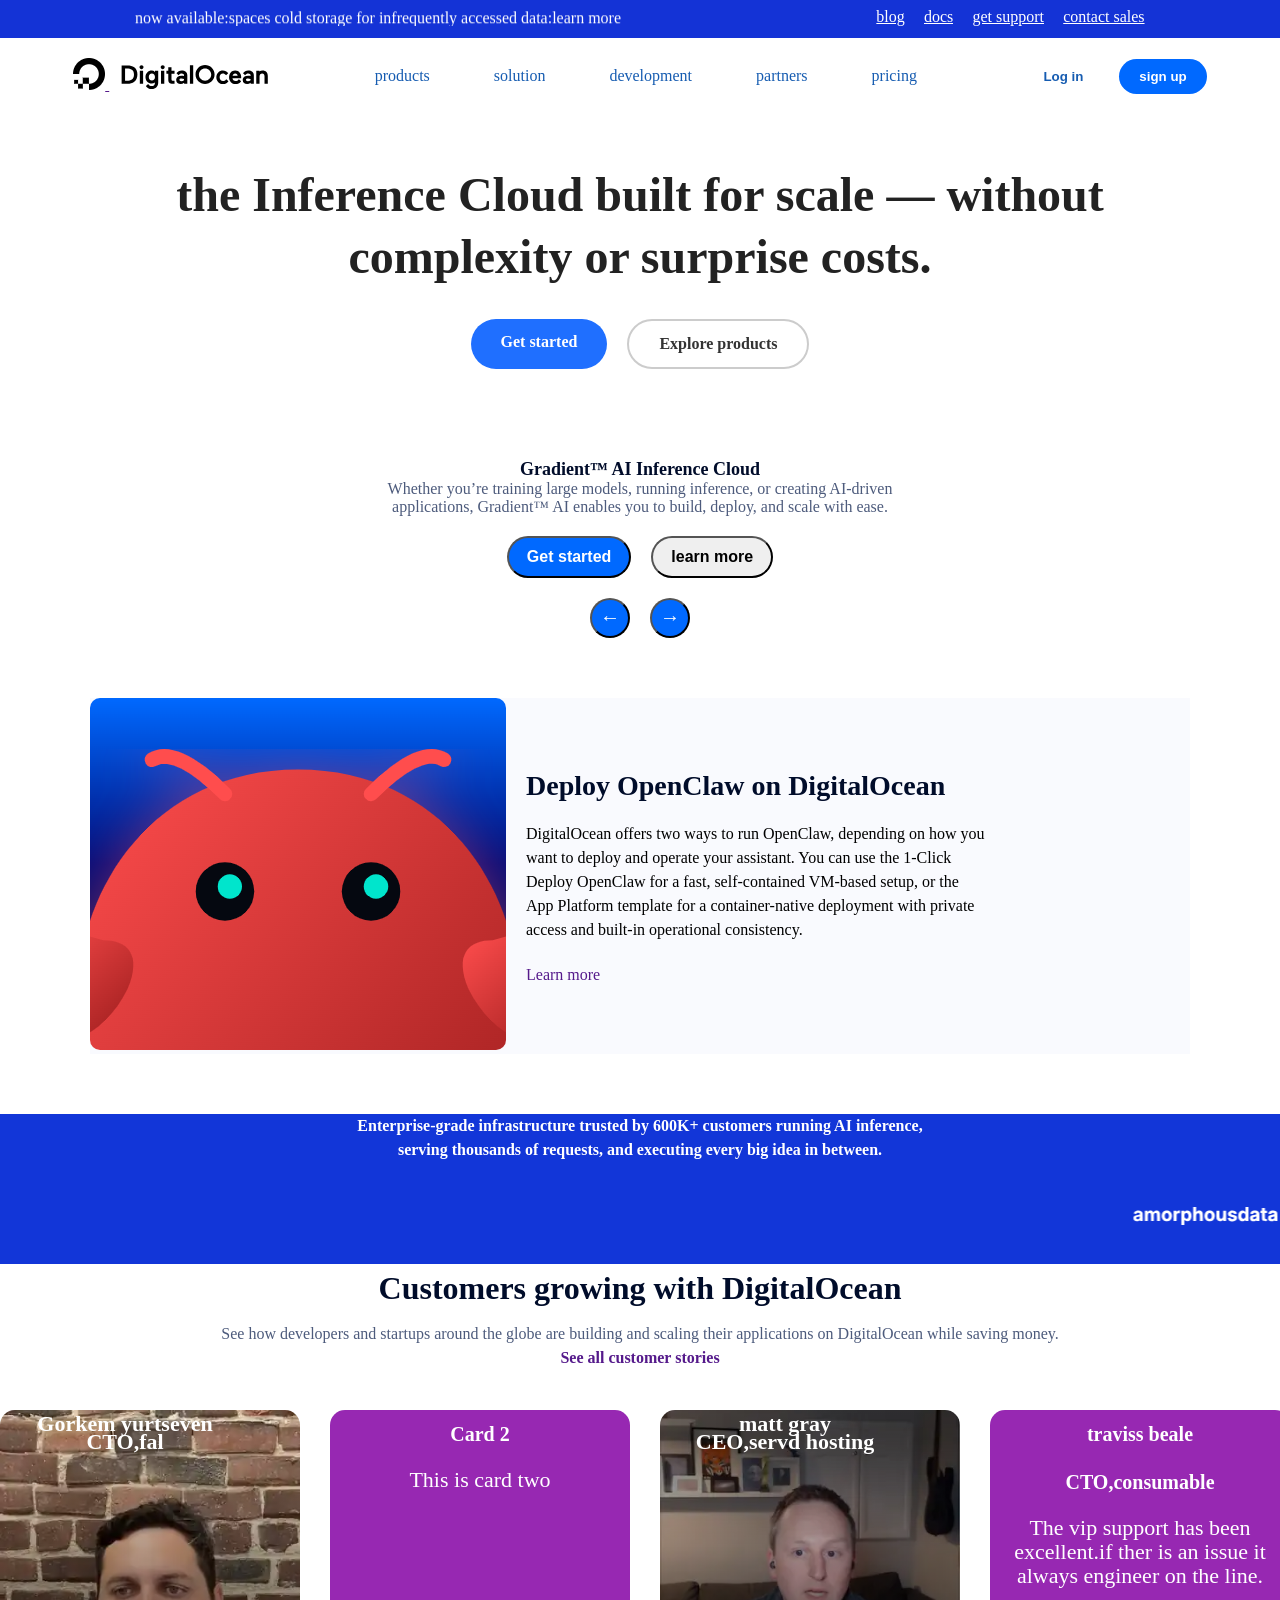
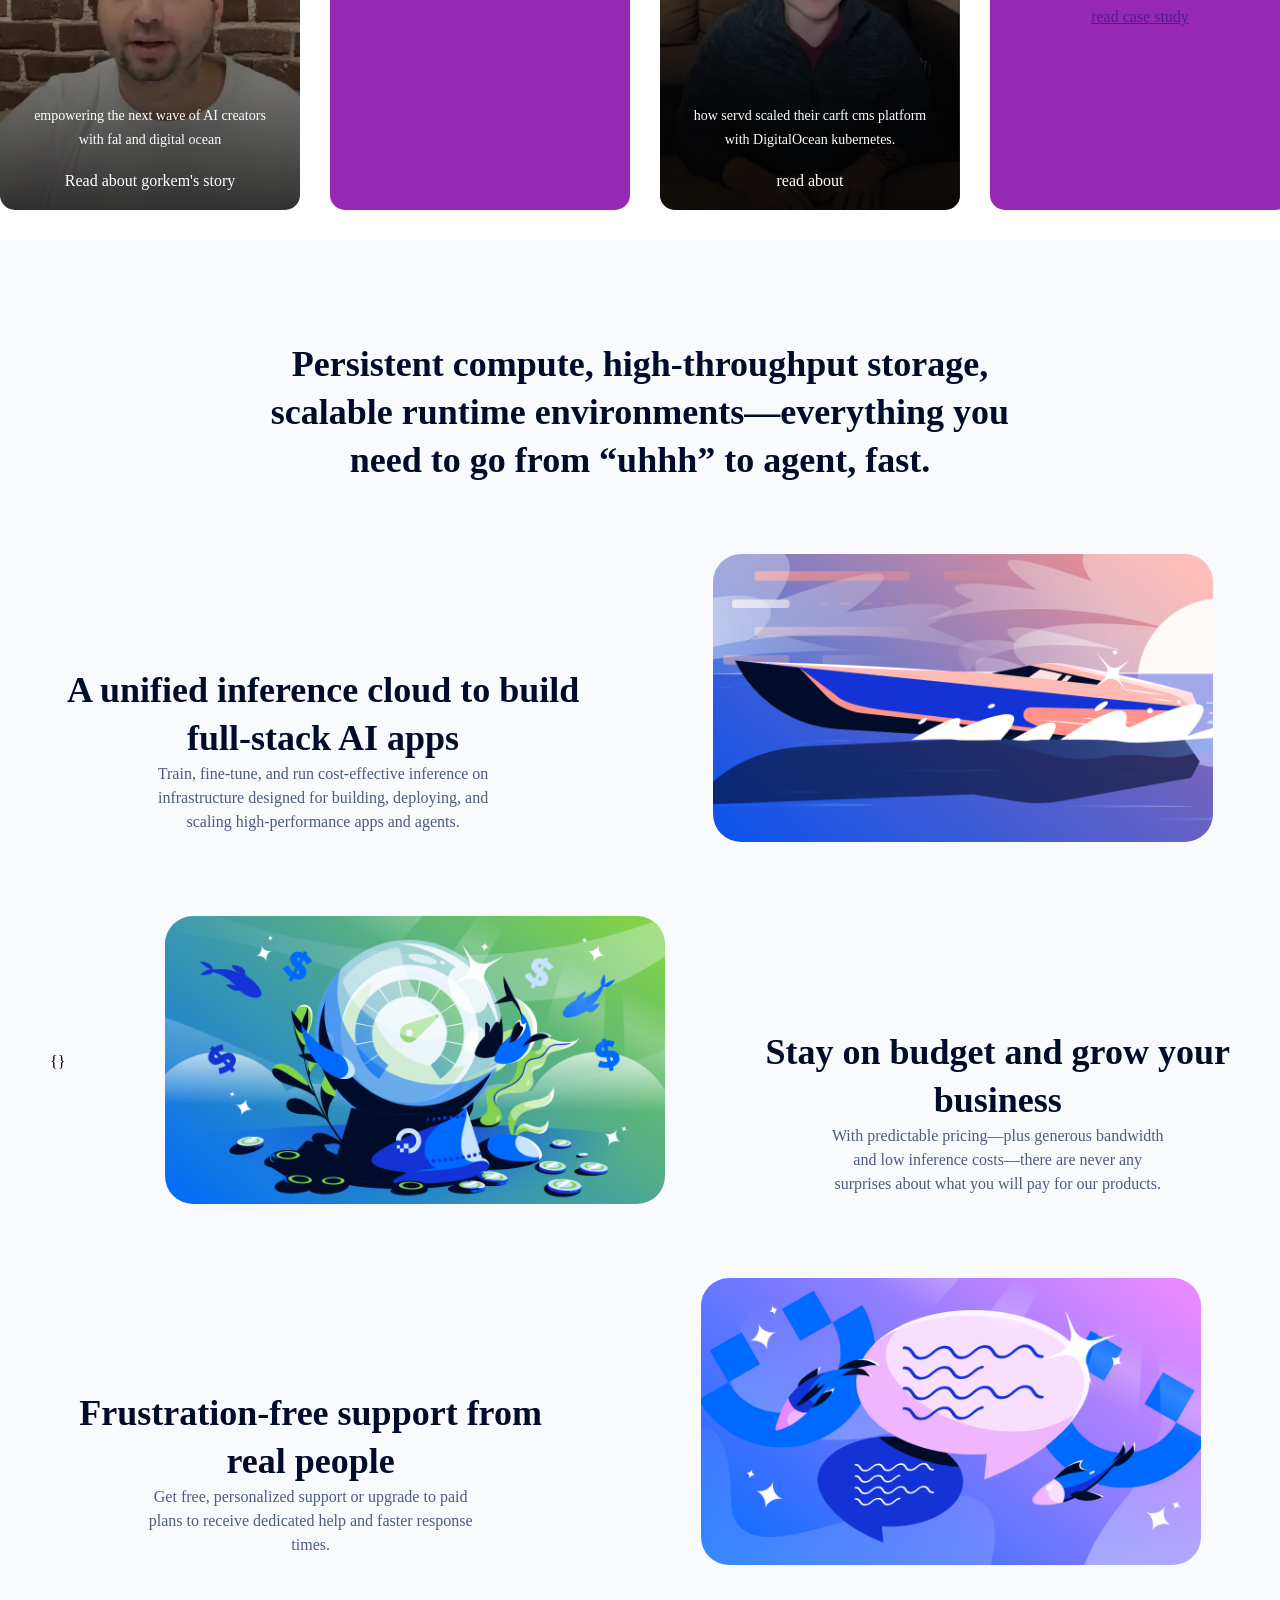
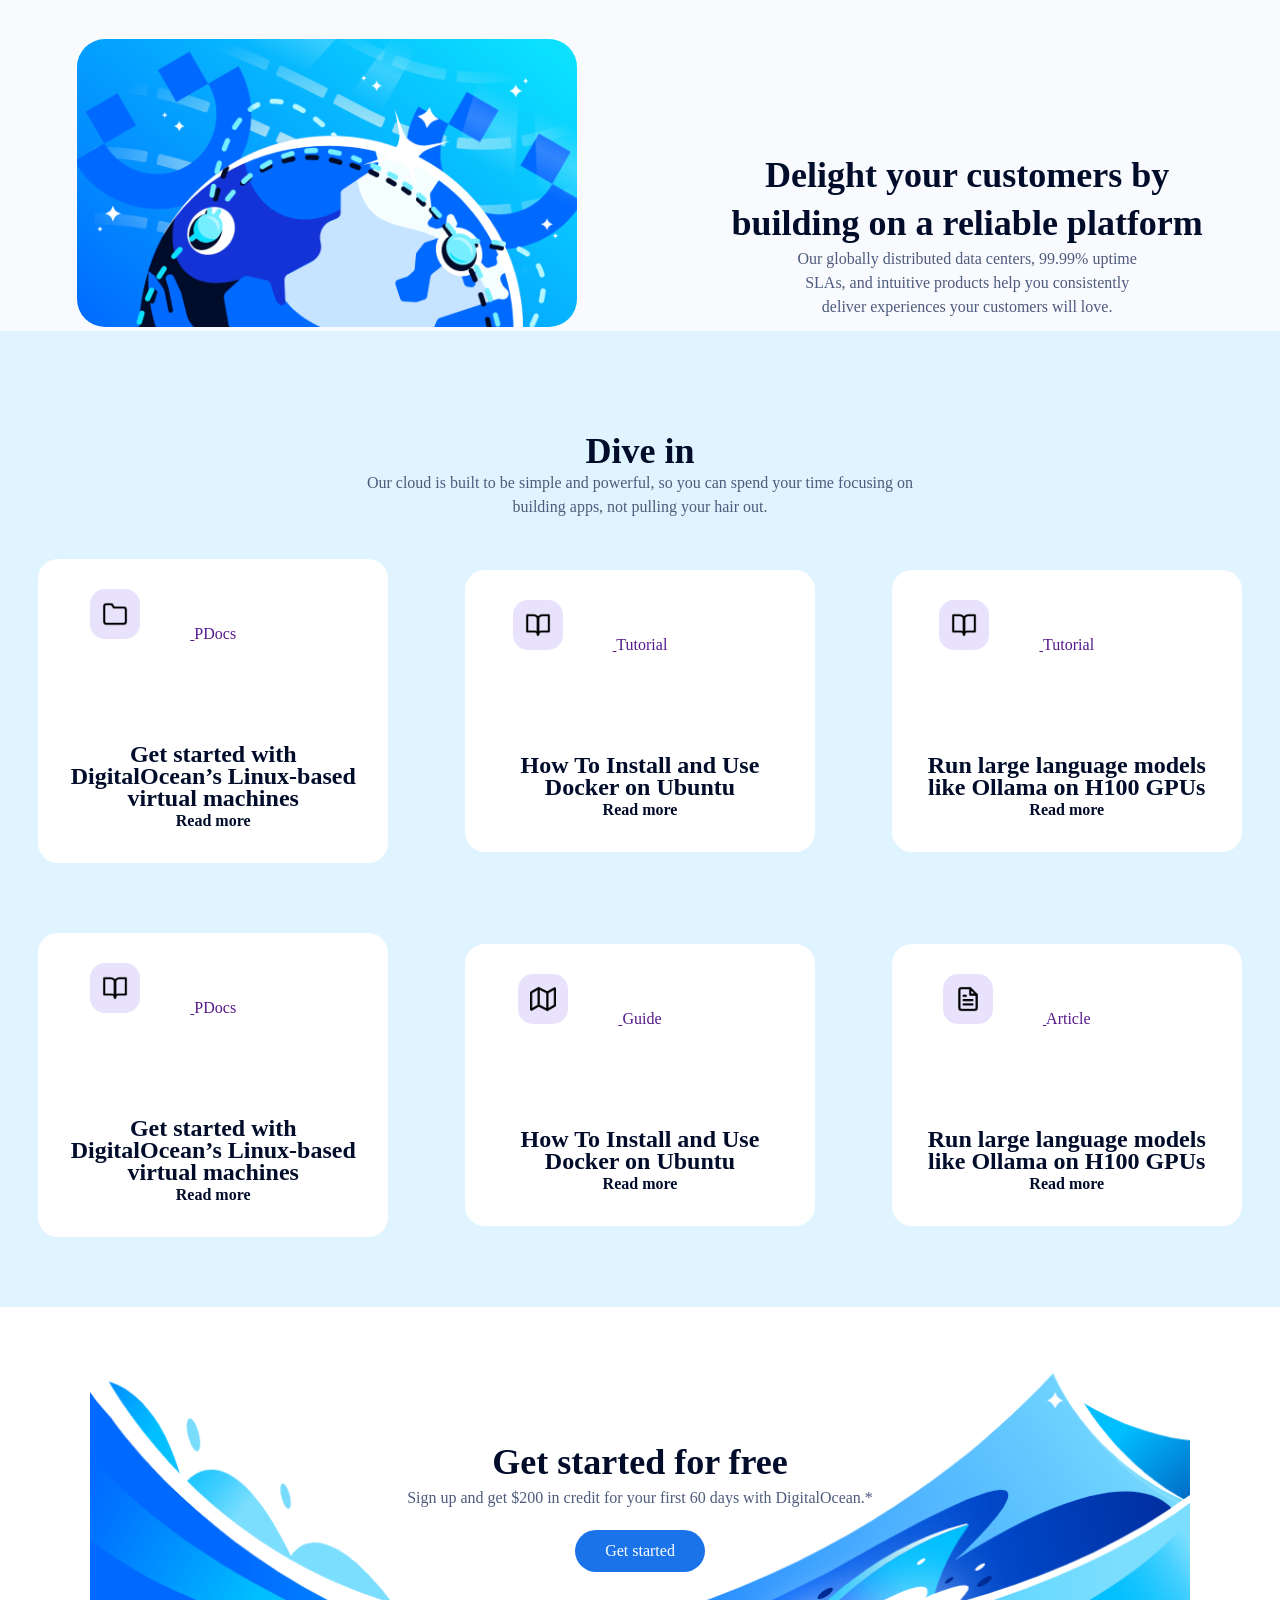
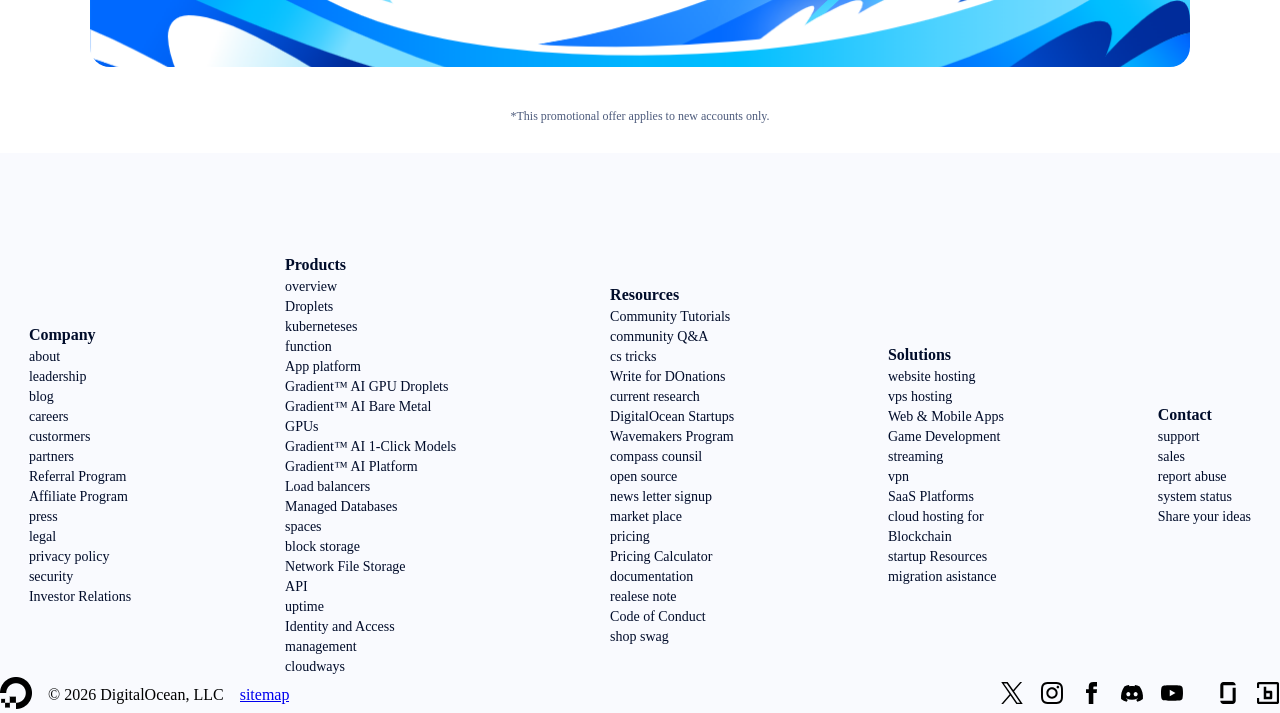
==== index.html @ 2d04d142 "first commit" ====
<!DOCTYPE html>
<html lang="en">

<head>
    <meta charset="UTF-8">
    <meta name="viewport" content="width=device-width, initial-scale=1.0">
    <title>Digitalocean</title>
    <link rel="stylesheet" href="https://cdnjs.cloudflare.com/ajax/libs/font-awesome/7.0.1/css/all.min.css"
        integrity="sha512-2SwdPD6INVrV/lHTZbO2nodKhrnDdJK9/kg2XD1r9uGqPo1cUbujc+IYdlYdEErWNu69gVcYgdxlmVmzTWnetw=="
        crossorigin="anonymous" referrerpolicy="no-referrer" />
    <link rel="stylesheet" href="./landing.css">
</head>

<body>
    <div class="bang">
        <div class="bang-left">
            <span> 
                <marquee behavior="" direction="down">
                    <a href="">now available:spaces cold storage for infrequently accessed data:learn more
                        <i class="fa-solid fa-arrow-right"></i>
                    </a>
                </marquee>
            </span>
        </div>
        <div class="bang-right">
            <a href="">blog</a>
            <a href="">docs</a>
            <a href="">get support</a>
            <a href="">contact sales</a>
        </div>
    </div>
    <header>
        <nav class="header-nav">
            <div class="img-header">
                <a href="" class="logo1">
                    <img src="../images/oceanlogo.png" alt="">
                </a>
                <a href="" class="log2">
                    <img src="../images/ocean.png.png" alt="">
                </a>
            </div>
            <ul class="header-list">
                <li><a href="">products<i class="fa-solid fa-chevron-down"></i></li>
                <li><a href="">solution<i class="fa-solid fa-chevron-down"></i></li>
                <li><a href="">development<i class="fa-solid fa-chevron-down"></i></li>
                <li><a href="">partners<i class="fa-solid fa-chevron-down"></i></li>
                <li><a href="">pricing</a></li>
            </ul>
            <div class="header-button">
                <button class="Loginb"><a href="">Log in</a></button>
                <button class="sigh-upb"><a href="">sign up</a></button>
                <i class="fa-solid fa-bars"></i>

            </div>
        </nav>
    </header>


    <section class="hero">
        <h1>
            the Inference Cloud built for scale — without <br>complexity or surprise costs.
        </h1>

        <div class="hero-buttons">
            <a href="" class="btn primary">Get started</a>
            <a href="" class="btn secondary">Explore products</a>
        </div>
    </section>
    <div class="hero-media">
        <img src="./video/digital3-ezgif.com-video-to-gif-converter.gif" alt="">
        <img src="./video/gif3.gif" alt="">
        <img src="./video/gif4.gif" alt="">
    </div>
    <div class="gradient-sect">

        <h5>
            Gradient™ AI Inference Cloud
        </h5>
        <p>
            Whether you’re training large models, running inference, or creating AI-driven <br>applications,
            Gradient™ AI
            enables you to build, deploy, and scale with ease.
        </p>

        <div class="gradient-button">
            <button class="press child1"><a href=""></a>Get started</button>
            <button class="press child2"><a href=""></a>learn more</button>
        </div>
        <div class="button-container">
            <button class="circle-btn">&#8592;</button>
            <button class="circle-btn">&#8594;</button>
        </div>
    </div>
    <section class="image-sect">
        <div class="crab">
            <img src="./images/crabb.png" alt="">
        </div>

        <div class="crab-text">
            <h2>Deploy OpenClaw on DigitalOcean</h2>
            <p>DigitalOcean offers two ways to run OpenClaw, depending on how you <br> want to deploy and operate your
                assistant. You can use the 1-Click <br>Deploy OpenClaw for a fast, self-contained VM-based setup, or the
                <br>App Platform template for a container-native deployment with private <br>access and built-in
                operational consistency.
            </p>
            <a href="" class="learn">Learn more<i class="fa-solid fa-arrow-right"></i></a>
        </div>
    </section>
    <section class="marq">
        <p>Enterprise-grade infrastructure trusted by 600K+ customers running AI inference, <br>serving thousands of
            requests, and executing every big idea in between.</p>
        <marquee behavior="" direction="" class="quee">
            <img src="./images/amor.png" alt="">
            <img src="./images/aqua.png" alt="">
            <img src="./images/bright.png" alt="">
            <img src="./images/consume.png" alt="">
            <img src="./images/fal.png" alt="">
            <img src="./images/character.png" alt="">
            <img src="./images/ser.png" alt="">
            <img src="./images/amor.png" alt="">
            <img src="./images/aqua.png" alt="">
            <img src="./images/bright.png" alt="">
            <img src="./images/consume.png" alt="">
        </marquee>
    </section>

    <section class="customer-sect">
        <h3>Customers growing with DigitalOcean</h3>
        <p>See how developers and startups around the globe are building and scaling their applications on DigitalOcean
            while saving money.</p>
        <a href="" class="customer">See all customer stories<i class="fa-solid fa-arrow-right"></i></a>

        <!-- div class="marquee"> -->
        <div class="track">

            <div class="card">
                <img src="./images/white man.png" alt="">
                <div class="overlay">
                    <h3>Gorkem yurtseven <br>CTO,fal</h3>
                    <p>empowering the next wave of AI creators with fal and digital ocean</p>
                    <a href="">Read about gorkem's story<i class="fa-solid fa-arrow-right"></i></a>
                </div>
            </div>

            <div class="card">
                <h3>Card 2</h3>
                <p>This is card two</p>
            </div>

            <div class="card">
                <img src="./images/fat.png" alt="">
                <div class="overlay">
                    <h3>matt gray <br>CEO,servd hosting</h3>
                    <p>how servd scaled their carft cms platform with DigitalOcean kubernetes.</p>
                    <a href="">read about<i class="fa-solid fa-arrow-right"></i></a>
                </div>

            </div>

            <div class="card">
                <h3>traviss beale <br>CTO,consumable</h3>
                <p>The vip support has been excellent.if ther is an issue it always engineer on the line.</p>
                <a href="">read case study<i class="fa-solid fa-arrow-right"></i></a>
            </div>
            <!-- <a href="">read case study</a> -->

            <!-- Duplicate cards for smooth loop -->
            <div class="card">
                <img src="./images/hand.png" alt="">
                <div class="overlay">
                    <h3>richard li founder&ceo,anormpous data</h3>
                    <p>amourphous data on DigitalOcean GPUs and kubernetes</p>
                    <a href="./amorpho.html">read about<i class="fa-solid fa-arrow-right"></i></a>
                </div>
            </div>

            <div class="card">
                <h3>
                    andress murcia <br>CTO,picap
                </h3>
                <p>
                    we were previously on aws but started migrating everything because we really love DigitalOcean in
                    terms of cost and support.
                </p>
                <a href="">raed case<i class="fa-solid fa-arrow-right"></i></a>
            </div>
        </div>
    </section>

    <section class="ai-apps">
        <h2>Persistent compute, high-throughput storage,<br>scalable runtime environments—everything you <br>need to go
            from “uhhh” to agent, fast.</h2>
        <div class="pic pic1">
            <div class="picture">
                <h2>A unified inference cloud to build <br> full-stack AI apps</h2>
                <p>Train, fine-tune, and run cost-effective inference on <br>infrastructure designed for building,
                    deploying, and <br>scaling high-performance apps and agents.</p>
            </div>
            <div class="image">
                <img src="./images/boat.png" alt="">
            </div>
        </div>

        <div class="pic pic2">{}
            <div class="image">
                <img src="./images/grass.png" alt="">
            </div>
            <div class="picture">
                <h2>Stay on budget and grow your <br> business</h2>
                <p>With predictable pricing—plus generous bandwidth <br> and low inference costs—there are never any
                    <br>surprises about what you will pay for our products.
                </p>
            </div>
        </div>

        <div class="pic pic3">
            <div class="picture">
                <h2>Frustration-free support from <br> real people</h2>
                <p>Get free, personalized support or upgrade to paid <br>plans to receive dedicated help and faster
                    response <br>times.</p>
            </div>
            <div class="image">
                <img src="./images/sea.png" alt="">
            </div>
        </div>

        <divc class="pic pic4">
            <div class="image">
                <img src="./images/world.png" alt="">
            </div>
            <div class="picture">
                <h2>Delight your customers by <br>building on a reliable platform</h2>
                <p>Our globally distributed data centers, 99.99% uptime <br> SLAs, and intuitive products help you
                    consistently <br>deliver experiences your customers will love.</p>
            </div>
            </div>
    </section>



    <section class="icon-sect">
        <h2>Dive in</h2>
        <p>Our cloud is built to be simple and powerful, so you can spend your time focusing on <br>building apps, not
            pulling your hair out.</p>
        <div class="main1">
            <div class="icon">
                <a href="">
                    <img src="./images/file.png" alt="" class="">
                </a>
                <a href="" class="design">PDocs</a>

                <h2>
                    Get started with DigitalOcean’s Linux-based virtual machines
                </h2>

                <a href="" class="more">Read more<i class="fa-solid fa-arrow-right"></i></a>
            </div>


            <div class="icon">
                <a href="">
                    <img src="./images/book.png" alt="" class="cool1">
                </a>
                <a href="" class="design">Tutorial</a>

                <h2>
                    How To Install and Use Docker on Ubuntu
                </h2>

                <a href="" class="more">Read more<i class="fa-solid fa-arrow-right"></i></a>
            </div>

            <div>
                <div class="icon">
                    <a href="">
                        <img src="./images/book.png" alt="" class="cool2">
                    </a>
                    <a href="" class="design">Tutorial</a>

                    <h2>
                        Run large language models like Ollama on H100 GPUs
                    </h2>

                    <a href="" class="more">Read more<i class="fa-solid fa-arrow-right"></i></a>
                </div>
            </div>
        </div>


        <div class="main1">
            <div class="icon">
                <a href="">
                    <img src="./images/book.png" alt="" class="">
                </a>
                <a href="" class="design">PDocs</a>

                <h2>
                    Get started with DigitalOcean’s Linux-based virtual machines
                </h2>

                <a href="" class="more">Read more<i class="fa-solid fa-arrow-right"></i></a>
            </div>


            <div class="icon">
                <a href="">
                    <img src="./images/paper.png" alt="" class="cool1">
                </a>
                <a href="" class="design">Guide</a>

                <h2>
                    How To Install and Use Docker on Ubuntu
                </h2>

                <a href="" class="more">Read more<i class="fa-solid fa-arrow-right"></i></a>
            </div>

            <div>
                <div class="icon">
                    <a href="">
                        <img src="./images/line.png" alt="" class="cool2">
                    </a>
                    <a href="" class="design">Article</a>

                    <h2>
                        Run large language models like Ollama on H100 GPUs
                    </h2>

                    <a href="" class="more">Read more<i class="fa-solid fa-arrow-right"></i></a>
                </div>
            </div>
        </div>

    </section>

    <!-- <section class="promo">
        <div class="overlay">
            <h1>Get started for free</h1>
            <p>
                Sign up and get $200 in credit for your first 60 days
                with DigitalOcean.*
            </p>
            <a href="#" class="btn">Get started</a>
        </div>
    </section>

    <p class="note">
        *This promotional offer applies to new accounts only.
    </p>
    </section> -->

    <section class="promo">
        <div class="create">
            <h1>Get started for free</h1>
            <p>
                Sign up and get $200 in credit for your first 60 days with DigitalOcean.*
            </p>
            <a href="#" class="started">Get started</a>
        </div>
    </section>
    <p class="hash">*This promotional offer applies to new accounts only.</p>

    <footer class="para-sect">
        <div class="para">
            <div class="ending">
                <h5>Company</h5>
                <p><a href="">about</a></p>
                <p><a href="">leadership</a></p>
                <p><a href="./ocean p/blog.html">blog</a></p>
                <p><a href="">careers</a></p>
                <p><a href="">custormers</a></p>
                <p><a href="">partners</a></p>
                <p><a href="">Referral Program</a></p>
                <p><a href="">Affiliate Program</a></p>
                <p><a href="">press</a></p>
                <p><a href="">legal</a></p>
                <p><a href="">privacy policy</a></p>
                <p><a href="./o">security</a></p>
                <p><a href="">Investor Relations</a></p>
            </div>

            <div class="ending">
                <h5>
                    Products
                </h5>
                <p><a href="">overview</a></p>
                <p><a href="">Droplets</a></p>
                <p><a href="">kuberneteses</a></p>
                <p><a href="">function</a></p>
                <p><a href="">App platform</a></p>
                <p><a href="">Gradient™ AI GPU Droplets</a></p>
                <p><a href="">Gradient™ AI Bare Metal <br> GPUs</a></p>
                <p><a href="">Gradient™ AI 1-Click Models</a></p>
                <p><a href="">Gradient™ AI Platform</a></p>
                <p><a href="">Load balancers</a></p>
                <p><a href="">Managed Databases</a></p>
                <p><a href="">spaces</a></p>
                <p><a href="">block storage</a></p>
                <p><a href="">Network File Storage</a></p>
                <p><a href="">API</a></p>
                <p><a href="">uptime</a></p>
                <p><a href="">Identity and Access</a></p>
                <p><a href="">management</a></p>
                <p><a href="">cloudways</a></p>
            </div>

            <div class="ending">
                <h5>Resources</h5>
                <p><a href="">Community Tutorials</a></p>
                <p><a href="">community Q&A</a></p>
                <p><a href="">cs tricks</a></p>
                <p><a href="">Write for DOnations</a></p>
                <p><a href="">current research</a></p>
                <p><a href="">DigitalOcean Startups</a></p>
                <p><a href="">Wavemakers Program</a></p>
                <p><a href="">compass counsil</a></p>
                <p><a href="">open source</a></p>
                <p><a href="">news letter signup</a></p>
                <p><a href="">market place</a></p>
                <p><a href="">pricing</a></p>
                <p><a href="">Pricing Calculator</a></p>
                <p><a href="">documentation</a></p>
                <p><a href="">realese note</a></p>
                <p><a href="">Code of Conduct</a></p>
                <p><a href="">shop swag</a></p>
            </div>

            <div class="ending">
                <h5>Solutions</h5>
                <p><a href="">website hosting</a></p>
                <p><a href="">vps hosting</a></p>
                <p><a href="">Web & Mobile Apps</a></p>
                <p><a href="">Game Development</a></p>
                <p><a href="">streaming</a></p>
                <p><a href="">vpn</a></p>
                <p><a href="">SaaS Platforms</a></p>
                <p><a href="">cloud hosting for</a></p>
                <p><a href="">Blockchain</a></p>
                <p><a href="">startup Resources</a></p>
                <p><a href="">migration asistance</a></p>
            </div>

            <div class="ending">
                <h5>Contact</h5>
                <p><a href="">support</a></p>
                <p><a href="">sales</a></p>
                <p><a href="">report abuse</a></p>
                <p><a href="">system status</a></p>
                <p><a href="">Share your ideas</a></p>
            </div>

        </div>

        <div class="iconic">
            <div class="iconic-c">
                <a href="">
                    <img src="./images/oceanlogo.png" alt="">
                </a>
                <p>© 2026 DigitalOcean, LLC</p>
                <a href="./ocean p/site.html">sitemap</a>
            </div>

            <div class="icon-image">
                <a href="https://x.com/digitalocean">
                    <img src="./images/x.png" alt="">
                </a>
                <a href="https://www.instagram.com/thedigitalocean/">
                    <img src="./images/insta.png" alt="">
                </a>
                <a href="">
                    <img src="./images/face.png" alt="">
                </a>
                <a href="">
                    <img src="./images/dis.png" alt="">
                </a>
                <a href="">
                    <img src="./images/you.png" alt="">
                </a>
                <a href="">
                    <img src="./images/in.png" alt="">
                </a>
                <a href="">
                    <img src="./images/git.png" alt="">
                </a>
                <!-- <a href=""> -->
                <!-- <img src="./images/sq.png" alt=""> -->
                <!-- </a> -->
                <a href="https://www.builtinnyc.com/company/digitalocean">
                    <img src="./images/biii.png" alt="">
                </a>

            </div>
        </div>
    </footer>
</body>

</html>
---- landing.css ----
*{
    margin: 0;
    /* border: 0; */
    padding: 0;
    box-sizing: border-box;
    overflow-x: hidden;
    
}
.bang{
    background-color: #1433D6;
    display: flex;
    justify-content: space-around;
    padding: 8px;
    /* position: fixed; */
    /* width: 100%; */
    
}

.bang-left span a{
    color: white;
    text-decoration: none;

}

.bang-right{
    display: flex;
    gap: 1.2em;
    
}

.bang-right a{
    color: white;
}
/* marquee{
    padding: 0px;
} */
/* header{
    position: fixed;
    width: 100%;
    padding-top: 14px;
} */

.header-nav{
    /* border: 1px solid red; */
    padding: 20px;
    display: flex;
    justify-content: space-around;
    align-items: center;
    box-shadow: 0px 0px 1px 1px gray;
}

.header-list li{
    list-style-type: none;

}
.header-list a{
    text-decoration: none;
    font-weight: 500;
    color: #165cb1;

}

.header-list{
    display: flex;
    gap: 2rem;
}

.header-button button{
    padding: 10px 20px;
    border-radius: 20px;
    border: none;
}

.header-button button a{
    text-decoration: none;
    font-size: 1em;
}

.header-button{
    display: flex;
    gap: 1em;
}

.sigh-upb{
    background-color: #0069ff;

}

.sigh-upb a{
    color: white;
    font-weight: 600;
}

.Loginb a{
    color: #165cb1;
    font-weight: 600;
}

.Loginb{
    background-color: #ffffff;
}

.fa-bars{
    display: flex;
    align-items: center;
    font-size: 1.6em;
    color: #0069ff;
}

.fa-arrow-right{
   transition: all 0.8s ease;
}
.fa-arrow-right:hover{
    transform: translateX(6px);
}

.fa-bars{
    display: none;
}

.sigh-upb:hover{
    background-color: #1433D6;
}

.Loginb:hover{
    background-color: #666666;
    color: white;
}



          /* section hero */

.hero{ 
    text-align: center;
    padding: 50px 20px;
}

.hero h1{
    /* border: 2px solid red; */
    font-size: 48px;
    font-weight: 700;
    color: #000000;
    
    margin: auto;
    line-height: 1.3;
    color: #222222;

}
.hero-buttons{
    margin-top: 30px;
    display: flex;
    justify-content: center;
    gap: 20px;

}
.btn{
    padding: 14px 30px;
    border-radius: 30px;
    text-decoration: none;
    font-size: 16px;
    font-weight: 600; 

}

.hero-media img{
    /* border: 2px solid red; */
    width: 400px;
}


.primary{
    background-color: #1f6fff;
    color: white;
}

.secondary{
    border: 2px solid #ccc;
    color: #333;
}

.primary:hover{
    background-color: #1433D6;
}

.secondary:hover{
    background-color: #1433D6;
    color: white;
}

.hero-media video{
    width: 600px;
}

.hero-media{
    display: flex;
    justify-content: center;
    align-items: center;
}

.hero-media video{
    width: 400px;
}

@media(max-width:970px){
    .hero-buttons{
      flex-direction: column;
    }
    .btn{
        padding: 10px 24px;
        font-size: 16px;
        font-weight: 400;
    }

    /* .hero-media{
        flex-direction: column;
        display: none;
    } */
    .middle-video{
        display: block;
    }
}



.gradient-sect{
    text-align: center;
    padding-top: 40px;
}

.gradient-sect h5{
    font-weight: 700;
    font-size: 18px;
    color: #000C2A;
}


.gradient-sect p{
    font-weight: 400;
    font-size: 16px;
    color: #4D5B7C;
}

.gradient-button{
    margin-top: 20px;
    display: flex;
    justify-content: center;
    gap: 20px;

}

.press{
    padding: 10px 18px;
    border-radius: 30px;
    text-decoration: none;
    font-size: 16px;
    font-weight: 600;
}
    
.button-container{
    display: flex;
    gap: 20px;
    /* align-items: center; */
    /* margin: auto; */
    justify-content: center;
    padding-top: 20px;
}

.circle-btn{
    width: 40px;
    height: 40px;
    border-radius: 50%;
    background-color: #0069FF;
    color: white;
    font-size: 20px;
    cursor: pointer;
    display: flex;
    justify-content: center;
    align-items: center;
    transition: 0.3s;
}

.child1{
    background-color: #0069FF;
    color: white;
}

.child1:hover{
    background-color: #1433D6;
   
}

.child2:hover{
    background-color: #1433D6;
    color: white;
}





.image-sect{
    /* border: 2px solid brown; */
    background-color: #F9FAFE;
    display: flex;
    /* justify-content: space-around; */
    align-items: center;
    margin: 60px auto;
    max-width: 1100px;

}

/* .crab{ */
    /* flex: 1; */
/* } */

.crab img{
    width: 100%;
    height: 100%;
    border-radius: 10px;
}

.crab-text h2{
    /* border:  2px solid red; */
    font-size: 28px;
    font-weight: 700;
    color: #000C2A;
    margin-bottom: 18px;
    line-height: 36px;
}
.crab-text{
    border-radius: 10px;
    margin-left: 20px;
}

.crab-text p{
    /* border: 2px solid yellow; */
    font-size: 16px;
    font-weight: 400;
    margin-bottom: 24px;
    line-height: 24px;
}

.learn{
    text-decoration: none;

}
.learn:hover{
  text-decoration: underline;
}

.learn a:hover.fa-arrow-right{
    transform: translateX(6px)
    /* transition: all 0.8s ease; */
}




          /* sect-marq */
.marq{
    background-color: #1236D8;
    width: 100%;
}
.marq p{
    text-align: center;
    font-size: 16px;
    font-weight: 700;
    line-height: 24px;
    color: #FFFFFF;
}
.quee{
    margin-top: 14px;
}

.quee img{
    /* border: 2px solid yellow; */
    padding-left: 24px;
    font-size: 16px;
    font-weight: 400;
    line-height: 22.4px;
    color: #FFFFFF;
}


.customer-sect{
    /* border: 2px solid yellow; */
    background-color: #FFFFFF;
    /* align-items: center; */
    text-align: center;
    margin-bottom: 30px;
}
.customer-sect h3{
    font-size: 32px;
    font-weight: 700;
    line-height: 48px;
    color: #000C2A;
}

    /* marquee tect */
.customer-sect p{
    font-size: 16px;
    font-weight: 400;
    line-height: 24px;
    color: #4D5B7C;
    padding-top: 10px;
}

.customer{
    /* border: 2px solid red; */
    padding-top: 10px;
    font-size: 16px;
    font-weight: 600;
    line-height: 24px;
    text-decoration: none;
}
.customer:hover{
    text-decoration: underline;
}
.customer a:hover .fa-arrow-right{
    transform: translate(8px);
    transition: all 0.8s ease;
}

    


marquee {
  overflow: hidden;
  padding: 0px 0;
}

.track {
    padding-top: 40px;
  display: flex;
  gap: 30px;
  width: max-content;
  animation: scroll 13s linear infinite;
}

/* Pause on hover */
.track:hover {
  animation-play-state: paused;
  
}

.card {
  position: relative;
  width: 300px;      
  height: 400px;     
  flex-shrink: 0;
  border-radius: 15px;
  overflow: hidden;
}

.overlay h3{
    font-size: 30px;
    font-weight: 700;
    color: white;
    padding-bottom: 238px;
    padding-right: 50px;
    line-height: 18px;
}
.overlay p{
    font-size: 30px;
    font-weight: 800;
    color: white;
}

.overlay a{
    font-size: 16px;
    font-weight: 400;
    text-decoration: none;
    color: white;
}
.overlay a:hover{
    text-decoration: underline;
    color: gray;
}

.card{
    background-color: #9728B2;
}
.card h3{
    color: white;
    font-size: 20px;
    font-weight: 700;
    /* line-height: 20px; */
}
.card p{
 color: white;
 font-size: 22px;
 font-weight: 400;
 padding-bottom: 20px;
}

.card a{
    padding-top: 80px;
}
/* Image fills entire card */
.card img {
  width: 100%;
  height: 100%;
  object-fit: cover;
}



/* Text overlay */
.overlay {
  position: absolute;
  bottom: 0;
  width: 100%;
  padding: 20px;
  background: linear-gradient(to top, rgba(0,0,0,0.8), transparent);
  color: white;
}

.overlay h3 {
  margin: 0;
  font-size: 22px;
}

.overlay p {
  margin: 5px 0 0;
  font-size: 14px;
}

@keyframes scroll {
  from {
    transform: translateX(0);
  }
  to {
    transform: translateX(-50%);
  }
}

         /* ai-section */
.ai-apps{
    background-color: #F9FAFE;
    text-align: center;
}

.ai-apps h2{
    color: #000C2A;
    font-size: 36px;
    font-weight: 700;
    line-height: 48px;
    padding-top: 100px;
    /* border: 2px solid red; */
}

.ai-apps p{
    font-size: 16px;
    font-weight: 400;
    color: #4D5B7C;
    line-height: 24px;
}

.pic{
    display: flex;
    justify-content: space-around;
    align-items: center;
    padding-top: 70px;
}

.image img{
    width: 500px;
    height: auto;
    /* line-height: 22.4px; */
    border-radius: 28px;
}





       /* icon-sect */

.icon-sect{
    background-color: #E0F4FF;
    text-align: center;
}

.icon-sect h2{
    padding-top: 100px;
    font-size: 36px;
    font-weight: 700;
    line-height: 40px;
    color: #000C2A;
}
.icon-sect p{
    font-size: 16px;
    font-weight: 400;
    line-height: 24px;
    color: #4D5B7C;
}

.main1{
    margin-top: 40px;
    display: flex;
    justify-content: space-around;
    align-items: center;
    gap: 0.02em;
    margin-bottom: 70px;
}
.icon{
    /* padding-top: 40px; */
    background: #fff;
    padding: 30px;
    width: 350px;
    border-radius: 20px;
    box-shadow: 0 10px 25px rgba(0, 0, 0, 0,08);
}

.icon img{
    width: 50px;
    height: 50px;
    background: #E8E2FC;
    padding: 12px;
    border-radius: 15px;
    object-fit: contain;
    margin-right: 50px;
}

.design{
    margin-right: 100px;
}
.cool1{
    background: #B5FFF1;
}

.cool2{
    background: #B5FFF1;
}

.more{
    /* border: 2px solid red; */
    font-size: 16px;
    font-weight: 600;
    line-height: 24px;
    color: #000C2A;
    text-decoration: none;
    padding-top: 50px;

}

.more:hover{
    text-decoration: underline;
}

.design{
   text-decoration: none;
}
.design:hover{
 text-decoration: underline;
 color: blue;
}
.icon h2{
    font-size: 24px;
    font-weight: 700;
    line-height: 22px;
    color: #000C2A;
}

.icon img:hover{
   transform: scale(1.1);
}



/* new sect */


.promo {
  position: relative;
  height: 320px;
  max-width: 1100px;
  margin: 40px auto;
  border-radius: 20px;
  overflow: hidden;

  background-image: url("images/water.png");
  background-size: cover;
  background-position: center;

  display: flex;
  justify-content: center;
  align-items: center;
  text-align: center;
}

.create{
  color: white;
  z-index: 2;
}

.started{
  display: inline-block;
  margin-top: 20px;
  padding: 12px 30px;
  background: #1a73e8;
  color: white;
  border-radius: 30px;
  text-decoration: none;
}


.create h1{
    /* border: 2px solid red; */
    font-size: 36px;
    font-weight: 700;
    line-height: 48px;
    color: #000C2A;
}
.create p{
    /* border: 2px solid red; */
    font-size: 16px;
    font-weight: 400;
    line-height: 24px;
    color: #4D5B7C;
}
.hash{
    /* border: 2px solid rebeccapurple; */
    text-align: center;
    font-size: 12px;
    font-weight: 400;
    line-height: 18px;
    color: #4D5B7C;
    margin-bottom: 28px;
}

/* paragraph sect */

.para-sect{
    background-color: #F9FAFE;
}
.para{
    display: flex;
    justify-content: space-around;
    align-items: center;
    gap: 6em;
    margin-top: 100px;
}

.ending h5{
    font-size: 16px;
    font-weight: 700;
    line-height: 24px;
    color: #000C2A;
}

.ending p a{
    font-size: 14px;
    font-weight: 400;
    line-height: 20px;
    color: #000C2A;
    text-decoration: none;
}

.ending a:hover{
    color: #000C2A;
}


.iconic{
    display: flex;
    justify-content: space-between;
    align-items: center;

}

.iconic-c{
   display: flex;
   justify-content: space-around;
   align-items: center;
   gap: 1em;
}

.icon-image{
    display: flex;
    justify-content: space-around;
    align-items: center;
    gap: 1em;
}
.icon-image a{
   color: black;
}
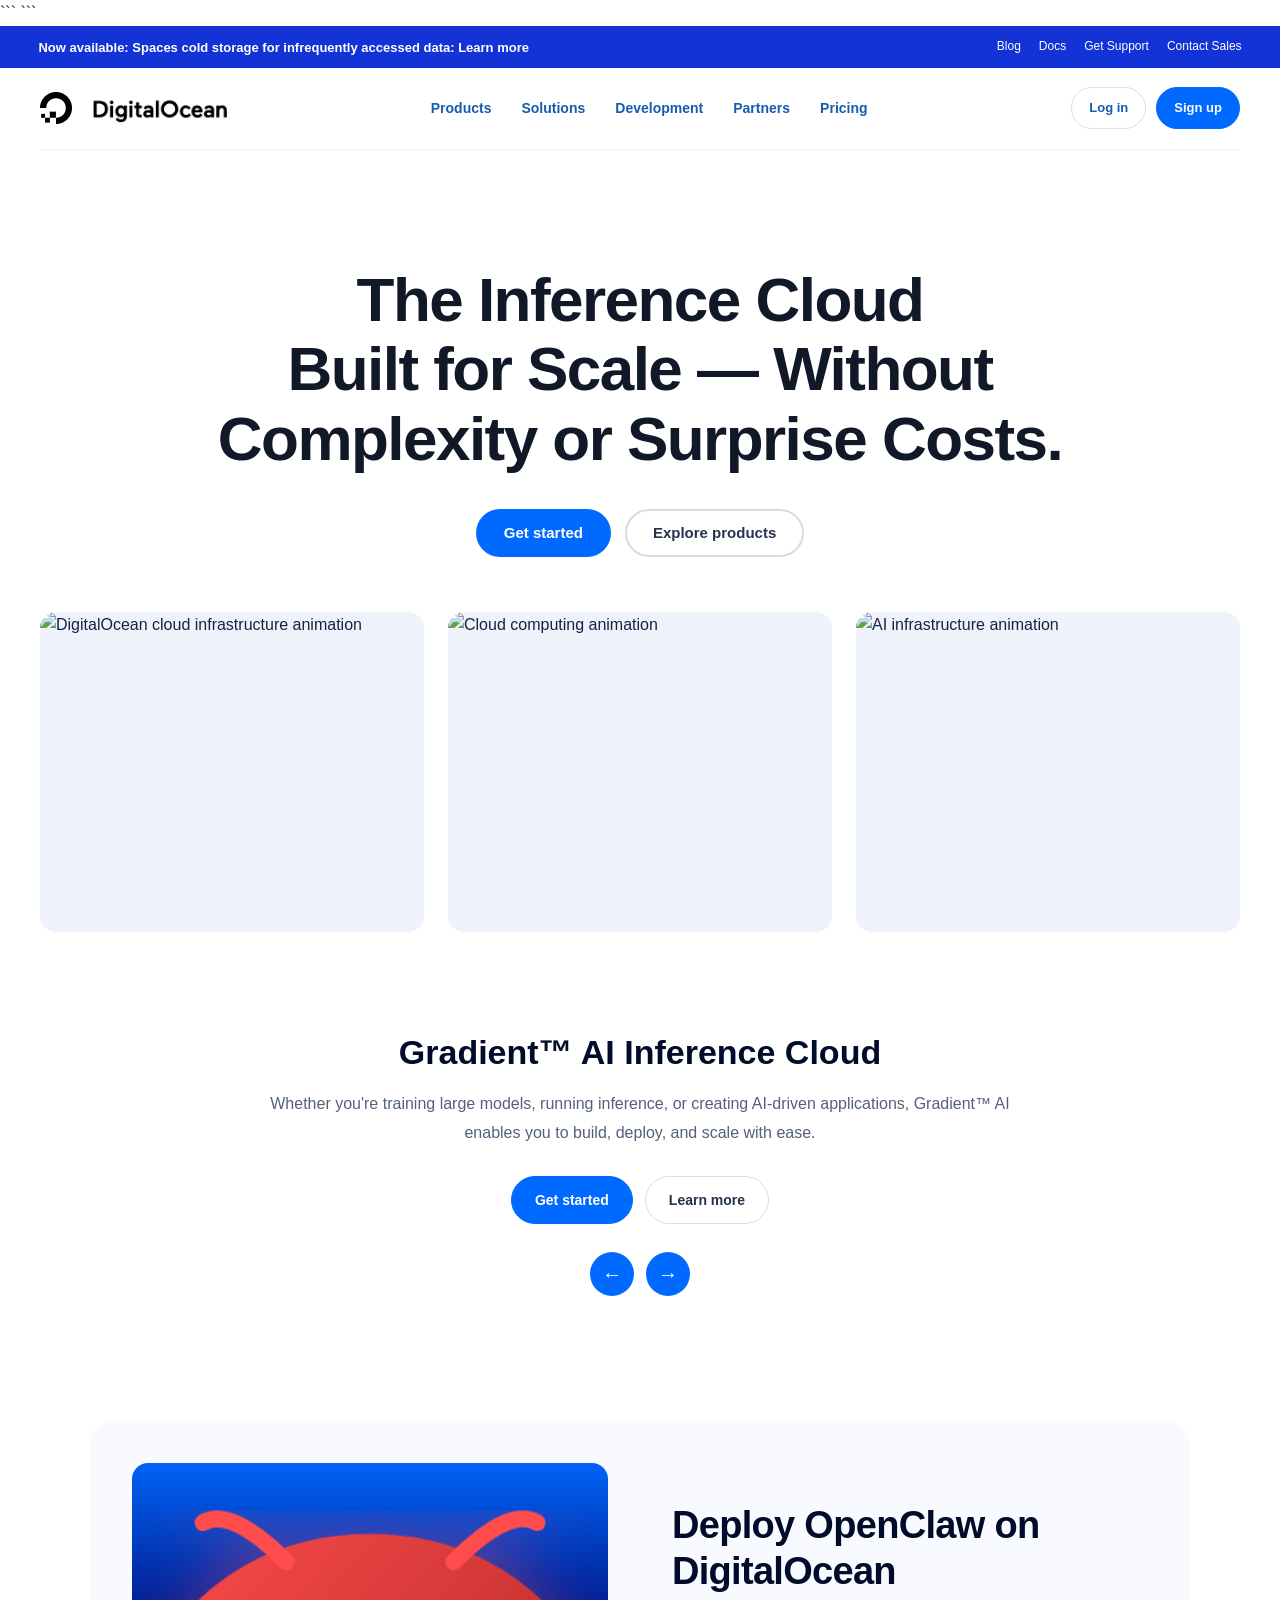
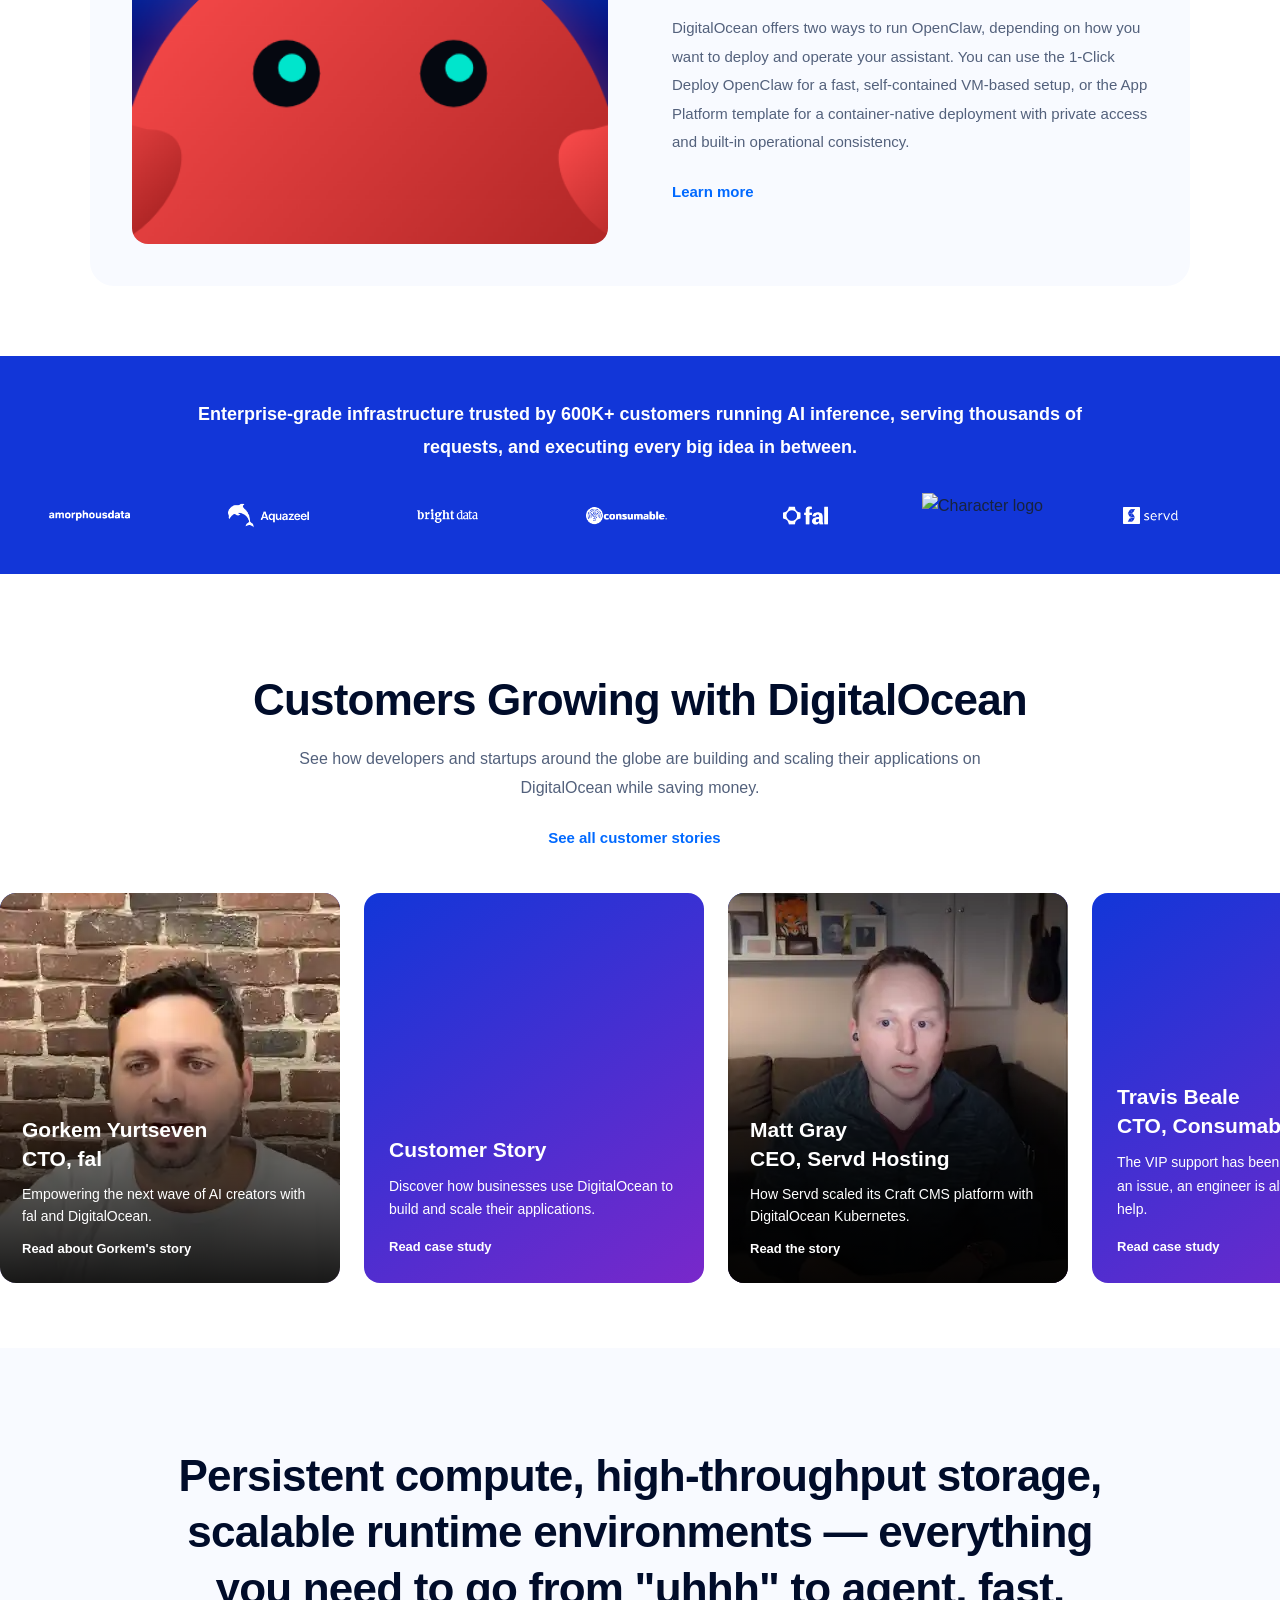
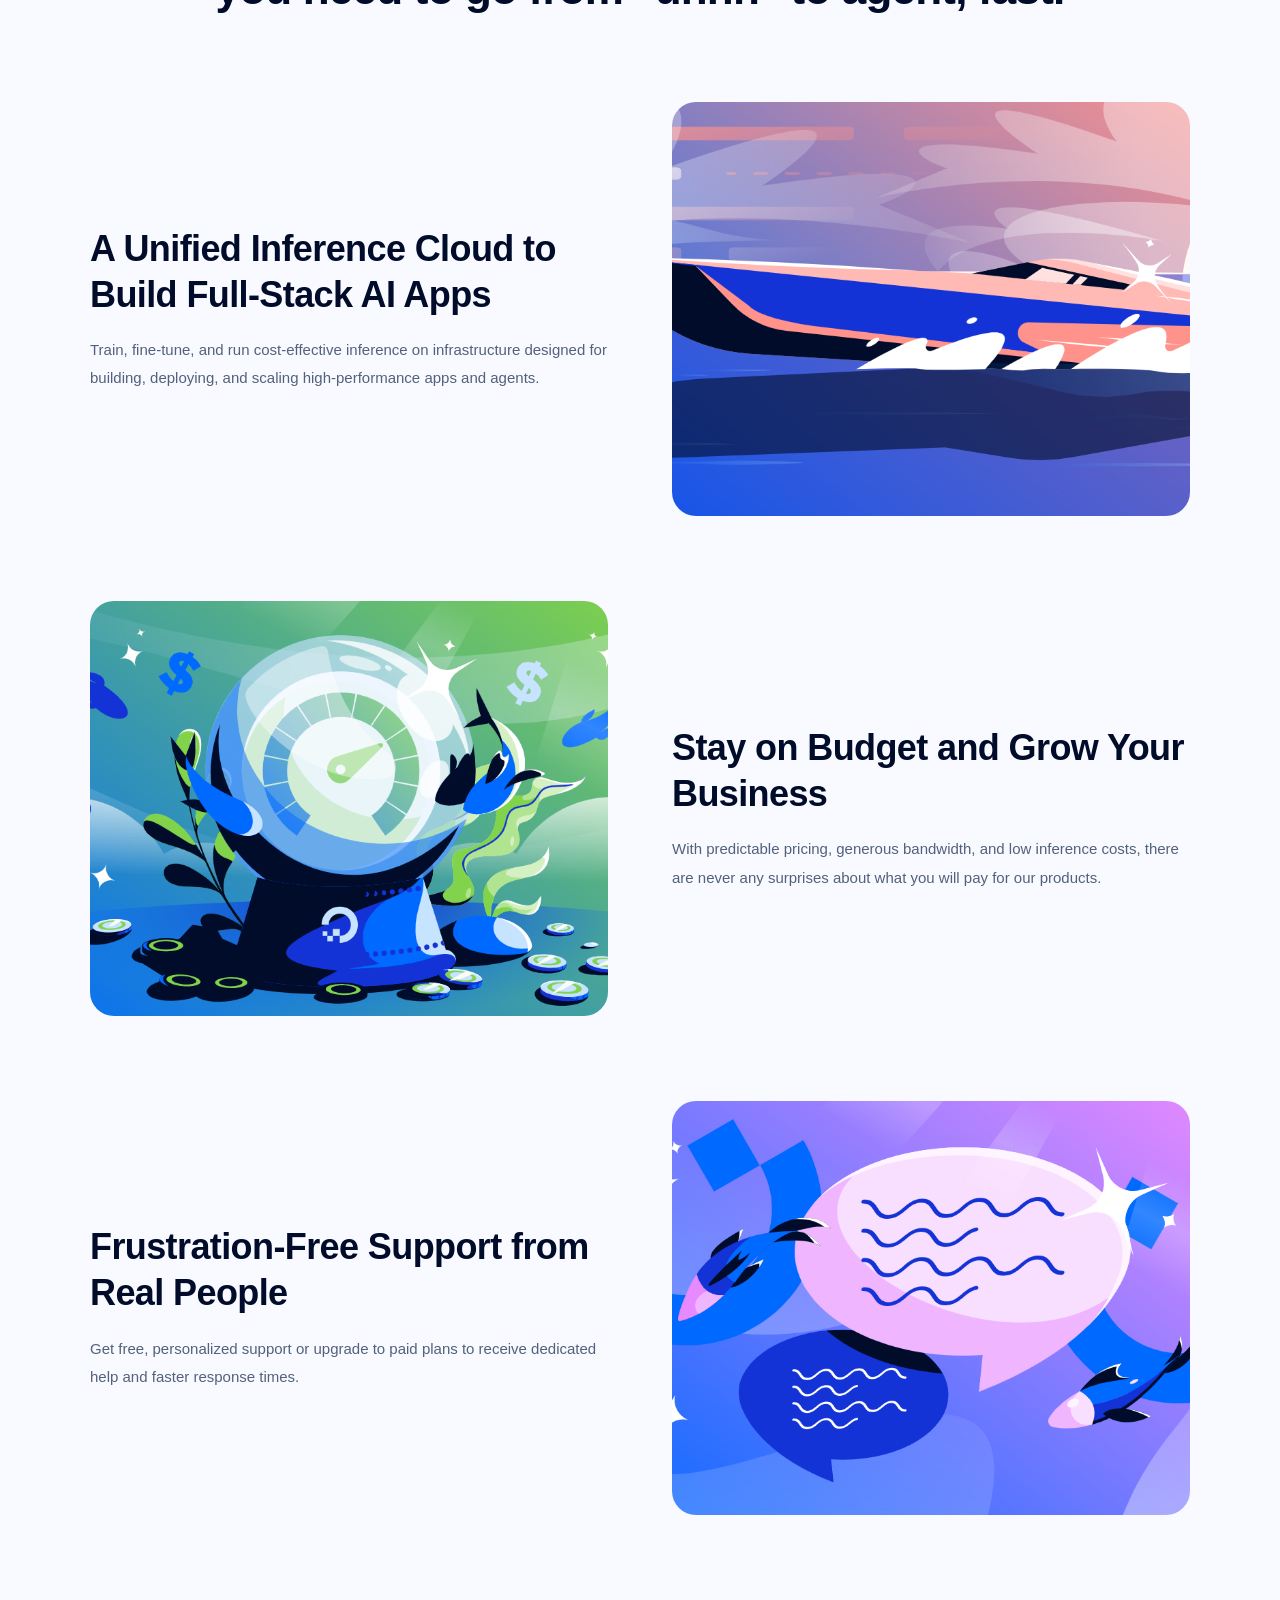
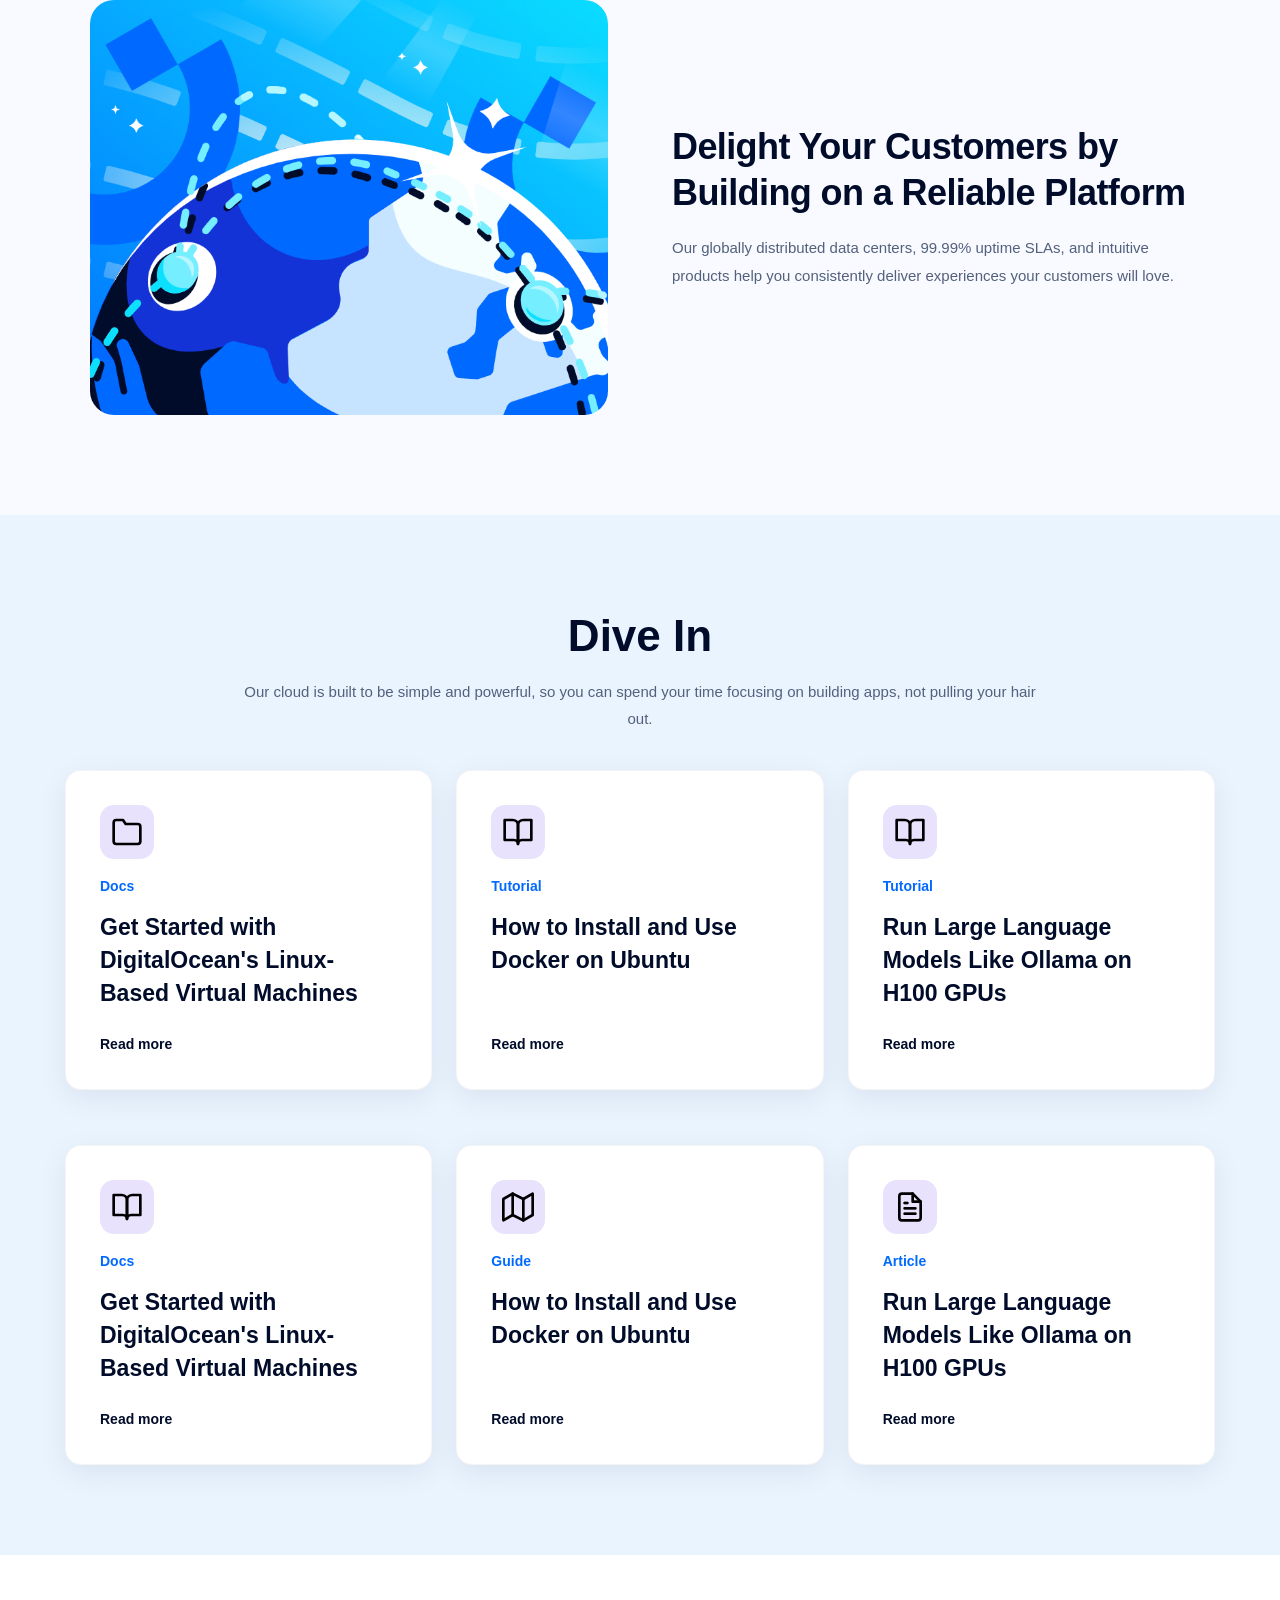
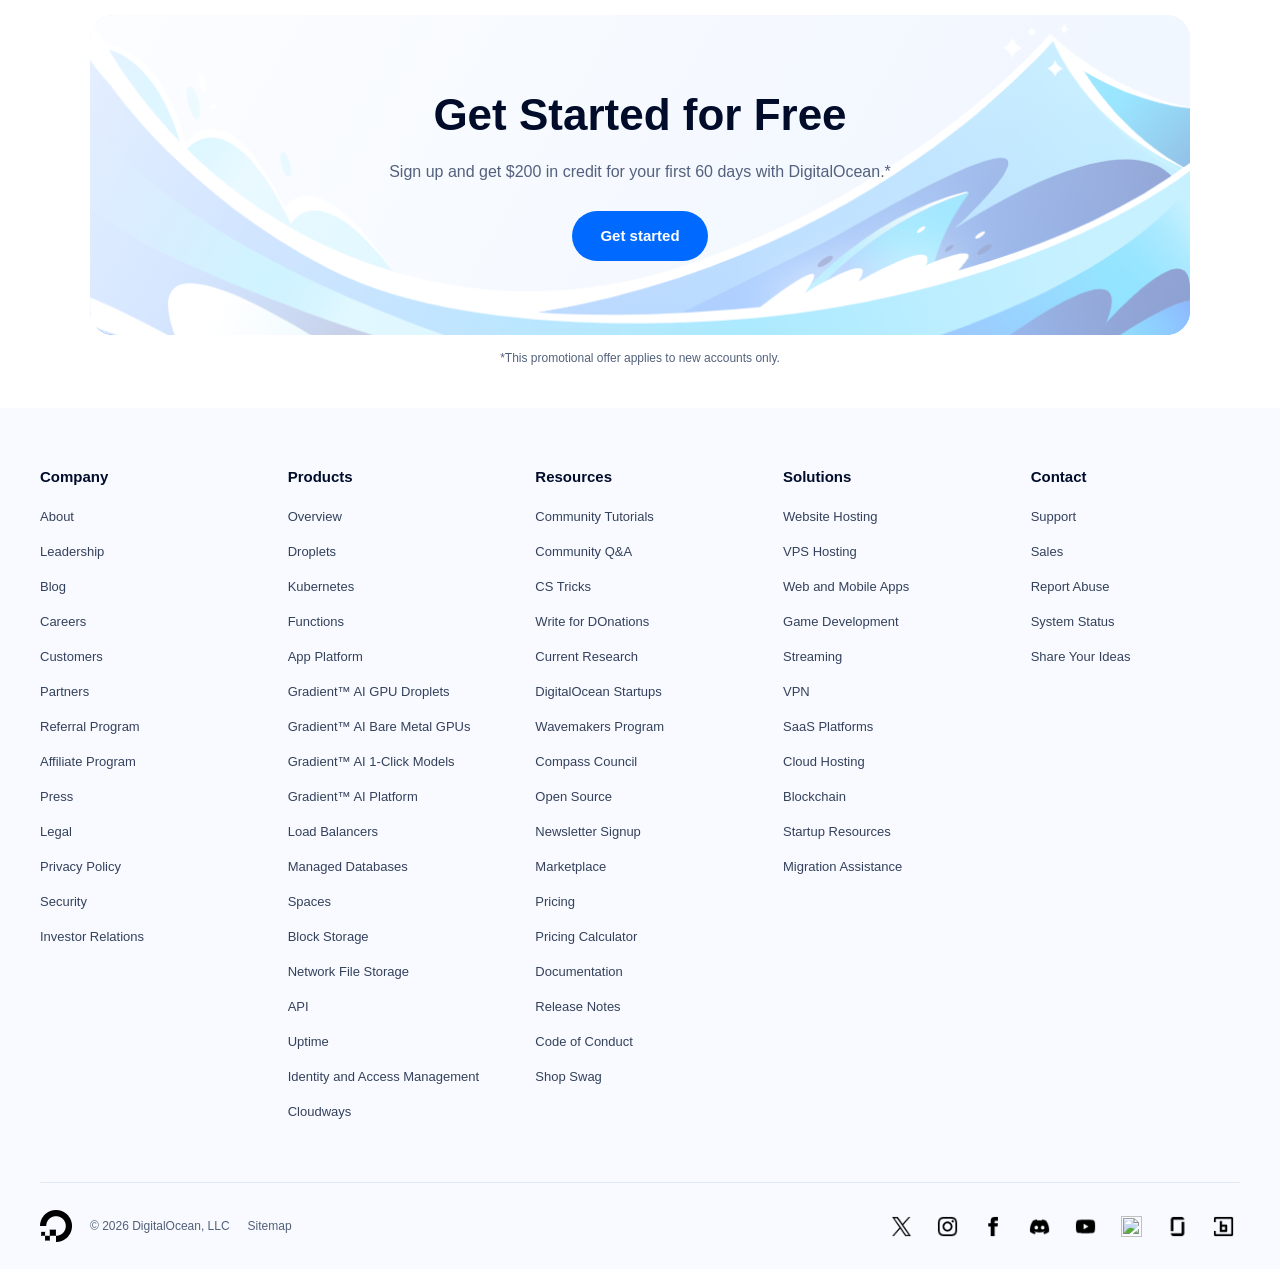
==== commit 4b8f0698: "respons" ====
--- a/index.html
+++ b/index.html
@@ -1,497 +1,885 @@
 <!DOCTYPE html>
+
 <html lang="en">
 
 <head>
     <meta charset="UTF-8">
     <meta name="viewport" content="width=device-width, initial-scale=1.0">
-    <title>Digitalocean</title>
-    <link rel="stylesheet" href="https://cdnjs.cloudflare.com/ajax/libs/font-awesome/7.0.1/css/all.min.css"
-        integrity="sha512-2SwdPD6INVrV/lHTZbO2nodKhrnDdJK9/kg2XD1r9uGqPo1cUbujc+IYdlYdEErWNu69gVcYgdxlmVmzTWnetw=="
-        crossorigin="anonymous" referrerpolicy="no-referrer" />
-    <link rel="stylesheet" href="./landing.css">
+
+```
+<meta name="description"
+    content="Explore DigitalOcean cloud computing, AI infrastructure, developer tools, and scalable cloud solutions.">
+
+<meta name="theme-color" content="#080d19">
+
+<title>DigitalOcean | Cloud Computing and AI Infrastructure</title>
+
+<link rel="stylesheet"
+    href="https://cdnjs.cloudflare.com/ajax/libs/font-awesome/7.0.1/css/all.min.css"
+    integrity="sha512-2SwdPD6INVrV/lHTZbO2nodKhrnDdJK9/kg2XD1r9uGqPo1cUbujc+IYdlYdEErWNu69gVcYgdxlmVmzTWnetw=="
+    crossorigin="anonymous"
+    referrerpolicy="no-referrer">
+
+<link rel="stylesheet" href="./landing.css">
+```
+
 </head>
 
 <body>
-    <div class="bang">
-        <div class="bang-left">
-            <span> 
-                <marquee behavior="" direction="down">
-                    <a href="">now available:spaces cold storage for infrequently accessed data:learn more
-                        <i class="fa-solid fa-arrow-right"></i>
+
+
+<!-- Announcement Bar -->
+<div class="bang">
+
+    <div class="bang-left">
+        <span>
+            <a href="#" class="announcement-link">
+                Now available: Spaces cold storage for infrequently accessed data: Learn more
+                <i class="fa-solid fa-arrow-right" aria-hidden="true"></i>
+            </a>
+        </span>
+    </div>
+
+    <div class="bang-right">
+        <a href="#">Blog</a>
+        <a href="#">Docs</a>
+        <a href="#">Get Support</a>
+        <a href="#">Contact Sales</a>
+    </div>
+
+</div>
+
+
+<!-- Header and Navigation -->
+<header>
+    <nav class="header-nav" aria-label="Main navigation">
+
+        <div class="img-header">
+
+            <a href="./index.html" class="logo1" aria-label="DigitalOcean homepage">
+                <img src="../images/oceanlogo.png" alt="DigitalOcean logo">
+            </a>
+
+            <a href="./index.html" class="log2" aria-label="DigitalOcean homepage">
+                <img src="../images/ocean.png.png" alt="DigitalOcean">
+            </a>
+
+        </div>
+
+        <ul class="header-list">
+
+            <li>
+                <a href="#">
+                    Products
+                    <i class="fa-solid fa-chevron-down" aria-hidden="true"></i>
+                </a>
+            </li>
+
+            <li>
+                <a href="#">
+                    Solutions
+                    <i class="fa-solid fa-chevron-down" aria-hidden="true"></i>
+                </a>
+            </li>
+
+            <li>
+                <a href="#">
+                    Development
+                    <i class="fa-solid fa-chevron-down" aria-hidden="true"></i>
+                </a>
+            </li>
+
+            <li>
+                <a href="#">
+                    Partners
+                    <i class="fa-solid fa-chevron-down" aria-hidden="true"></i>
+                </a>
+            </li>
+
+            <li>
+                <a href="#">Pricing</a>
+            </li>
+
+        </ul>
+
+        <div class="header-button">
+
+            <a href="#" class="Loginb">Log in</a>
+
+            <a href="#" class="sigh-upb">Sign up</a>
+
+            <button class="menu-toggle"
+                type="button"
+                aria-label="Open navigation menu"
+                aria-expanded="false">
+                <i class="fa-solid fa-bars" aria-hidden="true"></i>
+            </button>
+
+        </div>
+
+    </nav>
+</header>
+
+
+<main>
+
+    <!-- Hero Section -->
+    <section class="hero">
+
+        <h1>
+            The Inference Cloud Built for Scale — Without Complexity or Surprise Costs.
+        </h1>
+
+        <div class="hero-buttons">
+
+            <a href="#" class="btn primary">Get started</a>
+
+            <a href="#" class="btn secondary">Explore products</a>
+
+        </div>
+
+    </section>
+
+
+    <!-- Hero Media -->
+    <section class="hero-media" aria-label="Cloud infrastructure animations">
+
+        <img
+            src="./video/digital3-ezgif.com-video-to-gif-converter.gif"
+            alt="DigitalOcean cloud infrastructure animation">
+
+        <img
+            src="./video/gif3.gif"
+            alt="Cloud computing animation">
+
+        <img
+            src="./video/gif4.gif"
+            alt="AI infrastructure animation">
+
+    </section>
+
+
+    <!-- Gradient AI Section -->
+    <section class="gradient-sect">
+
+        <h2>Gradient™ AI Inference Cloud</h2>
+
+        <p>
+            Whether you're training large models, running inference, or creating AI-driven
+            applications, Gradient™ AI enables you to build, deploy, and scale with ease.
+        </p>
+
+        <div class="gradient-button">
+
+            <a href="#" class="press child1">Get started</a>
+
+            <a href="#" class="press child2">Learn more</a>
+
+        </div>
+
+        <div class="button-container">
+
+            <button class="circle-btn"
+                type="button"
+                aria-label="Previous slide">
+                &#8592;
+            </button>
+
+            <button class="circle-btn"
+                type="button"
+                aria-label="Next slide">
+                &#8594;
+            </button>
+
+        </div>
+
+    </section>
+
+
+    <!-- OpenClaw Section -->
+    <section class="image-sect">
+
+        <div class="crab">
+            <img
+                src="./images/crabb.png"
+                alt="OpenClaw deployment illustration">
+        </div>
+
+        <div class="crab-text">
+
+            <h2>Deploy OpenClaw on DigitalOcean</h2>
+
+            <p>
+                DigitalOcean offers two ways to run OpenClaw, depending on how you want
+                to deploy and operate your assistant. You can use the 1-Click Deploy
+                OpenClaw for a fast, self-contained VM-based setup, or the App Platform
+                template for a container-native deployment with private access and
+                built-in operational consistency.
+            </p>
+
+            <a href="#" class="learn">
+                Learn more
+                <i class="fa-solid fa-arrow-right" aria-hidden="true"></i>
+            </a>
+
+        </div>
+
+    </section>
+
+
+    <!-- Customer Logos -->
+    <section class="marq">
+
+        <p>
+            Enterprise-grade infrastructure trusted by 600K+ customers running AI inference,
+            serving thousands of requests, and executing every big idea in between.
+        </p>
+
+        <div class="quee">
+
+            <div class="quee-track">
+
+                <img src="./images/amor.png" alt="Amorphous Data logo">
+                <img src="./images/aqua.png" alt="Aqua logo">
+                <img src="./images/bright.png" alt="Bright logo">
+                <img src="./images/consume.png" alt="Consumable logo">
+                <img src="./images/fal.png" alt="fal logo">
+                <img src="./images/character.png" alt="Character logo">
+                <img src="./images/ser.png" alt="Servd logo">
+
+                <!-- Repeated logos for a continuous scrolling effect -->
+
+                <img src="./images/amor.png" alt="" aria-hidden="true">
+                <img src="./images/aqua.png" alt="" aria-hidden="true">
+                <img src="./images/bright.png" alt="" aria-hidden="true">
+                <img src="./images/consume.png" alt="" aria-hidden="true">
+                <img src="./images/fal.png" alt="" aria-hidden="true">
+                <img src="./images/character.png" alt="" aria-hidden="true">
+                <img src="./images/ser.png" alt="" aria-hidden="true">
+
+            </div>
+
+        </div>
+
+    </section>
+
+
+    <!-- Customer Stories -->
+    <section class="customer-sect">
+
+        <h2>Customers Growing with DigitalOcean</h2>
+
+        <p>
+            See how developers and startups around the globe are building and scaling
+            their applications on DigitalOcean while saving money.
+        </p>
+
+        <a href="#" class="customer">
+            See all customer stories
+            <i class="fa-solid fa-arrow-right" aria-hidden="true"></i>
+        </a>
+
+        <div class="track">
+
+            <!-- Customer Card 1 -->
+            <article class="card">
+
+                <img
+                    src="./images/white man.png"
+                    alt="Gorkem Yurtseven">
+
+                <div class="overlay">
+
+                    <h3>Gorkem Yurtseven<br>CTO, fal</h3>
+
+                    <p>
+                        Empowering the next wave of AI creators with fal and DigitalOcean.
+                    </p>
+
+                    <a href="#">
+                        Read about Gorkem's story
+                        <i class="fa-solid fa-arrow-right" aria-hidden="true"></i>
                     </a>
-                </marquee>
-            </span>
-        </div>
-        <div class="bang-right">
-            <a href="">blog</a>
-            <a href="">docs</a>
-            <a href="">get support</a>
-            <a href="">contact sales</a>
-        </div>
-    </div>
-    <header>
-        <nav class="header-nav">
-            <div class="img-header">
-                <a href="" class="logo1">
-                    <img src="../images/oceanlogo.png" alt="">
-                </a>
-                <a href="" class="log2">
-                    <img src="../images/ocean.png.png" alt="">
-                </a>
+
+                </div>
+
+            </article>
+
+
+            <!-- Customer Card 2 -->
+            <article class="card">
+
+                <h3>Customer Story</h3>
+
+                <p>
+                    Discover how businesses use DigitalOcean to build and scale their applications.
+                </p>
+
+                <a href="#">
+                    Read case study
+                    <i class="fa-solid fa-arrow-right" aria-hidden="true"></i>
+                </a>
+
+            </article>
+
+
+            <!-- Customer Card 3 -->
+            <article class="card">
+
+                <img
+                    src="./images/fat.png"
+                    alt="Matt Gray">
+
+                <div class="overlay">
+
+                    <h3>Matt Gray<br>CEO, Servd Hosting</h3>
+
+                    <p>
+                        How Servd scaled its Craft CMS platform with DigitalOcean Kubernetes.
+                    </p>
+
+                    <a href="#">
+                        Read the story
+                        <i class="fa-solid fa-arrow-right" aria-hidden="true"></i>
+                    </a>
+
+                </div>
+
+            </article>
+
+
+            <!-- Customer Card 4 -->
+            <article class="card">
+
+                <h3>Travis Beale<br>CTO, Consumable</h3>
+
+                <p>
+                    The VIP support has been excellent. If there is an issue,
+                    an engineer is always available to help.
+                </p>
+
+                <a href="#">
+                    Read case study
+                    <i class="fa-solid fa-arrow-right" aria-hidden="true"></i>
+                </a>
+
+            </article>
+
+
+            <!-- Customer Card 5 -->
+            <article class="card">
+
+                <img
+                    src="./images/hand.png"
+                    alt="Amorphous Data representative">
+
+                <div class="overlay">
+
+                    <h3>Richard Li<br>Founder and CEO, Amorphous Data</h3>
+
+                    <p>
+                        Amorphous Data on DigitalOcean GPUs and Kubernetes.
+                    </p>
+
+                    <a href="./amorpho.html">
+                        Read the story
+                        <i class="fa-solid fa-arrow-right" aria-hidden="true"></i>
+                    </a>
+
+                </div>
+
+            </article>
+
+
+            <!-- Customer Card 6 -->
+            <article class="card">
+
+                <h3>Andress Murcia<br>CTO, Picap</h3>
+
+                <p>
+                    We were previously on AWS but started migrating everything
+                    because we really love DigitalOcean in terms of cost and support.
+                </p>
+
+                <a href="#">
+                    Read case study
+                    <i class="fa-solid fa-arrow-right" aria-hidden="true"></i>
+                </a>
+
+            </article>
+
+        </div>
+
+    </section>
+
+
+    <!-- AI Applications -->
+    <section class="ai-apps">
+
+        <h2>
+            Persistent compute, high-throughput storage, scalable runtime environments —
+            everything you need to go from "uhhh" to agent, fast.
+        </h2>
+
+
+        <!-- Feature 1 -->
+        <div class="pic pic1">
+
+            <div class="picture">
+
+                <h2>A Unified Inference Cloud to Build Full-Stack AI Apps</h2>
+
+                <p>
+                    Train, fine-tune, and run cost-effective inference on infrastructure
+                    designed for building, deploying, and scaling high-performance apps and agents.
+                </p>
+
             </div>
-            <ul class="header-list">
-                <li><a href="">products<i class="fa-solid fa-chevron-down"></i></li>
-                <li><a href="">solution<i class="fa-solid fa-chevron-down"></i></li>
-                <li><a href="">development<i class="fa-solid fa-chevron-down"></i></li>
-                <li><a href="">partners<i class="fa-solid fa-chevron-down"></i></li>
-                <li><a href="">pricing</a></li>
-            </ul>
-            <div class="header-button">
-                <button class="Loginb"><a href="">Log in</a></button>
-                <button class="sigh-upb"><a href="">sign up</a></button>
-                <i class="fa-solid fa-bars"></i>
+
+            <div class="image">
+
+                <img
+                    src="./images/boat.png"
+                    alt="AI application infrastructure">
 
             </div>
-        </nav>
-    </header>
-
-
-    <section class="hero">
-        <h1>
-            the Inference Cloud built for scale — without <br>complexity or surprise costs.
-        </h1>
-
-        <div class="hero-buttons">
-            <a href="" class="btn primary">Get started</a>
-            <a href="" class="btn secondary">Explore products</a>
-        </div>
+
+        </div>
+
+
+        <!-- Feature 2 -->
+        <div class="pic pic2">
+
+            <div class="image">
+
+                <img
+                    src="./images/grass.png"
+                    alt="Scalable cloud computing infrastructure">
+
+            </div>
+
+            <div class="picture">
+
+                <h2>Stay on Budget and Grow Your Business</h2>
+
+                <p>
+                    With predictable pricing, generous bandwidth, and low inference costs,
+                    there are never any surprises about what you will pay for our products.
+                </p>
+
+            </div>
+
+        </div>
+
+
+        <!-- Feature 3 -->
+        <div class="pic pic3">
+
+            <div class="picture">
+
+                <h2>Frustration-Free Support from Real People</h2>
+
+                <p>
+                    Get free, personalized support or upgrade to paid plans to receive
+                    dedicated help and faster response times.
+                </p>
+
+            </div>
+
+            <div class="image">
+
+                <img
+                    src="./images/sea.png"
+                    alt="DigitalOcean customer support illustration">
+
+            </div>
+
+        </div>
+
+
+        <!-- Feature 4 -->
+        <div class="pic pic4">
+
+            <div class="image">
+
+                <img
+                    src="./images/world.png"
+                    alt="Global cloud infrastructure network">
+
+            </div>
+
+            <div class="picture">
+
+                <h2>Delight Your Customers by Building on a Reliable Platform</h2>
+
+                <p>
+                    Our globally distributed data centers, 99.99% uptime SLAs,
+                    and intuitive products help you consistently deliver experiences
+                    your customers will love.
+                </p>
+
+            </div>
+
+        </div>
+
     </section>
-    <div class="hero-media">
-        <img src="./video/digital3-ezgif.com-video-to-gif-converter.gif" alt="">
-        <img src="./video/gif3.gif" alt="">
-        <img src="./video/gif4.gif" alt="">
-    </div>
-    <div class="gradient-sect">
-
-        <h5>
-            Gradient™ AI Inference Cloud
-        </h5>
+
+
+    <!-- Developer Resources -->
+    <section class="icon-sect">
+
+        <h2>Dive In</h2>
+
         <p>
-            Whether you’re training large models, running inference, or creating AI-driven <br>applications,
-            Gradient™ AI
-            enables you to build, deploy, and scale with ease.
+            Our cloud is built to be simple and powerful, so you can spend your time
+            focusing on building apps, not pulling your hair out.
         </p>
 
-        <div class="gradient-button">
-            <button class="press child1"><a href=""></a>Get started</button>
-            <button class="press child2"><a href=""></a>learn more</button>
-        </div>
-        <div class="button-container">
-            <button class="circle-btn">&#8592;</button>
-            <button class="circle-btn">&#8594;</button>
-        </div>
-    </div>
-    <section class="image-sect">
-        <div class="crab">
-            <img src="./images/crabb.png" alt="">
-        </div>
-
-        <div class="crab-text">
-            <h2>Deploy OpenClaw on DigitalOcean</h2>
-            <p>DigitalOcean offers two ways to run OpenClaw, depending on how you <br> want to deploy and operate your
-                assistant. You can use the 1-Click <br>Deploy OpenClaw for a fast, self-contained VM-based setup, or the
-                <br>App Platform template for a container-native deployment with private <br>access and built-in
-                operational consistency.
-            </p>
-            <a href="" class="learn">Learn more<i class="fa-solid fa-arrow-right"></i></a>
-        </div>
+
+        <!-- Resource Row 1 -->
+        <div class="main1">
+
+            <article class="icon">
+
+                <a href="#" aria-label="Read DigitalOcean documentation">
+                    <img src="./images/file.png" alt="">
+                </a>
+
+                <a href="#" class="design">Docs</a>
+
+                <h3>
+                    Get Started with DigitalOcean's Linux-Based Virtual Machines
+                </h3>
+
+                <a href="#" class="more">
+                    Read more
+                    <i class="fa-solid fa-arrow-right" aria-hidden="true"></i>
+                </a>
+
+            </article>
+
+
+            <article class="icon">
+
+                <a href="#" aria-label="Read Docker tutorial">
+                    <img src="./images/book.png" alt="">
+                </a>
+
+                <a href="#" class="design">Tutorial</a>
+
+                <h3>
+                    How to Install and Use Docker on Ubuntu
+                </h3>
+
+                <a href="#" class="more">
+                    Read more
+                    <i class="fa-solid fa-arrow-right" aria-hidden="true"></i>
+                </a>
+
+            </article>
+
+
+            <article class="icon">
+
+                <a href="#" aria-label="Read AI model tutorial">
+                    <img src="./images/book.png" alt="">
+                </a>
+
+                <a href="#" class="design">Tutorial</a>
+
+                <h3>
+                    Run Large Language Models Like Ollama on H100 GPUs
+                </h3>
+
+                <a href="#" class="more">
+                    Read more
+                    <i class="fa-solid fa-arrow-right" aria-hidden="true"></i>
+                </a>
+
+            </article>
+
+        </div>
+
+
+        <!-- Resource Row 2 -->
+        <div class="main1">
+
+            <article class="icon">
+
+                <a href="#" aria-label="Read virtual machine documentation">
+                    <img src="./images/book.png" alt="">
+                </a>
+
+                <a href="#" class="design">Docs</a>
+
+                <h3>
+                    Get Started with DigitalOcean's Linux-Based Virtual Machines
+                </h3>
+
+                <a href="#" class="more">
+                    Read more
+                    <i class="fa-solid fa-arrow-right" aria-hidden="true"></i>
+                </a>
+
+            </article>
+
+
+            <article class="icon">
+
+                <a href="#" aria-label="Read Docker guide">
+                    <img src="./images/paper.png" alt="">
+                </a>
+
+                <a href="#" class="design">Guide</a>
+
+                <h3>
+                    How to Install and Use Docker on Ubuntu
+                </h3>
+
+                <a href="#" class="more">
+                    Read more
+                    <i class="fa-solid fa-arrow-right" aria-hidden="true"></i>
+                </a>
+
+            </article>
+
+
+            <article class="icon">
+
+                <a href="#" aria-label="Read AI infrastructure article">
+                    <img src="./images/line.png" alt="">
+                </a>
+
+                <a href="#" class="design">Article</a>
+
+                <h3>
+                    Run Large Language Models Like Ollama on H100 GPUs
+                </h3>
+
+                <a href="#" class="more">
+                    Read more
+                    <i class="fa-solid fa-arrow-right" aria-hidden="true"></i>
+                </a>
+
+            </article>
+
+        </div>
+
     </section>
-    <section class="marq">
-        <p>Enterprise-grade infrastructure trusted by 600K+ customers running AI inference, <br>serving thousands of
-            requests, and executing every big idea in between.</p>
-        <marquee behavior="" direction="" class="quee">
-            <img src="./images/amor.png" alt="">
-            <img src="./images/aqua.png" alt="">
-            <img src="./images/bright.png" alt="">
-            <img src="./images/consume.png" alt="">
-            <img src="./images/fal.png" alt="">
-            <img src="./images/character.png" alt="">
-            <img src="./images/ser.png" alt="">
-            <img src="./images/amor.png" alt="">
-            <img src="./images/aqua.png" alt="">
-            <img src="./images/bright.png" alt="">
-            <img src="./images/consume.png" alt="">
-        </marquee>
-    </section>
-
-    <section class="customer-sect">
-        <h3>Customers growing with DigitalOcean</h3>
-        <p>See how developers and startups around the globe are building and scaling their applications on DigitalOcean
-            while saving money.</p>
-        <a href="" class="customer">See all customer stories<i class="fa-solid fa-arrow-right"></i></a>
-
-        <!-- div class="marquee"> -->
-        <div class="track">
-
-            <div class="card">
-                <img src="./images/white man.png" alt="">
-                <div class="overlay">
-                    <h3>Gorkem yurtseven <br>CTO,fal</h3>
-                    <p>empowering the next wave of AI creators with fal and digital ocean</p>
-                    <a href="">Read about gorkem's story<i class="fa-solid fa-arrow-right"></i></a>
-                </div>
-            </div>
-
-            <div class="card">
-                <h3>Card 2</h3>
-                <p>This is card two</p>
-            </div>
-
-            <div class="card">
-                <img src="./images/fat.png" alt="">
-                <div class="overlay">
-                    <h3>matt gray <br>CEO,servd hosting</h3>
-                    <p>how servd scaled their carft cms platform with DigitalOcean kubernetes.</p>
-                    <a href="">read about<i class="fa-solid fa-arrow-right"></i></a>
-                </div>
-
-            </div>
-
-            <div class="card">
-                <h3>traviss beale <br>CTO,consumable</h3>
-                <p>The vip support has been excellent.if ther is an issue it always engineer on the line.</p>
-                <a href="">read case study<i class="fa-solid fa-arrow-right"></i></a>
-            </div>
-            <!-- <a href="">read case study</a> -->
-
-            <!-- Duplicate cards for smooth loop -->
-            <div class="card">
-                <img src="./images/hand.png" alt="">
-                <div class="overlay">
-                    <h3>richard li founder&ceo,anormpous data</h3>
-                    <p>amourphous data on DigitalOcean GPUs and kubernetes</p>
-                    <a href="./amorpho.html">read about<i class="fa-solid fa-arrow-right"></i></a>
-                </div>
-            </div>
-
-            <div class="card">
-                <h3>
-                    andress murcia <br>CTO,picap
-                </h3>
-                <p>
-                    we were previously on aws but started migrating everything because we really love DigitalOcean in
-                    terms of cost and support.
-                </p>
-                <a href="">raed case<i class="fa-solid fa-arrow-right"></i></a>
-            </div>
-        </div>
-    </section>
-
-    <section class="ai-apps">
-        <h2>Persistent compute, high-throughput storage,<br>scalable runtime environments—everything you <br>need to go
-            from “uhhh” to agent, fast.</h2>
-        <div class="pic pic1">
-            <div class="picture">
-                <h2>A unified inference cloud to build <br> full-stack AI apps</h2>
-                <p>Train, fine-tune, and run cost-effective inference on <br>infrastructure designed for building,
-                    deploying, and <br>scaling high-performance apps and agents.</p>
-            </div>
-            <div class="image">
-                <img src="./images/boat.png" alt="">
-            </div>
-        </div>
-
-        <div class="pic pic2">{}
-            <div class="image">
-                <img src="./images/grass.png" alt="">
-            </div>
-            <div class="picture">
-                <h2>Stay on budget and grow your <br> business</h2>
-                <p>With predictable pricing—plus generous bandwidth <br> and low inference costs—there are never any
-                    <br>surprises about what you will pay for our products.
-                </p>
-            </div>
-        </div>
-
-        <div class="pic pic3">
-            <div class="picture">
-                <h2>Frustration-free support from <br> real people</h2>
-                <p>Get free, personalized support or upgrade to paid <br>plans to receive dedicated help and faster
-                    response <br>times.</p>
-            </div>
-            <div class="image">
-                <img src="./images/sea.png" alt="">
-            </div>
-        </div>
-
-        <divc class="pic pic4">
-            <div class="image">
-                <img src="./images/world.png" alt="">
-            </div>
-            <div class="picture">
-                <h2>Delight your customers by <br>building on a reliable platform</h2>
-                <p>Our globally distributed data centers, 99.99% uptime <br> SLAs, and intuitive products help you
-                    consistently <br>deliver experiences your customers will love.</p>
-            </div>
-            </div>
-    </section>
-
-
-
-    <section class="icon-sect">
-        <h2>Dive in</h2>
-        <p>Our cloud is built to be simple and powerful, so you can spend your time focusing on <br>building apps, not
-            pulling your hair out.</p>
-        <div class="main1">
-            <div class="icon">
-                <a href="">
-                    <img src="./images/file.png" alt="" class="">
-                </a>
-                <a href="" class="design">PDocs</a>
-
-                <h2>
-                    Get started with DigitalOcean’s Linux-based virtual machines
-                </h2>
-
-                <a href="" class="more">Read more<i class="fa-solid fa-arrow-right"></i></a>
-            </div>
-
-
-            <div class="icon">
-                <a href="">
-                    <img src="./images/book.png" alt="" class="cool1">
-                </a>
-                <a href="" class="design">Tutorial</a>
-
-                <h2>
-                    How To Install and Use Docker on Ubuntu
-                </h2>
-
-                <a href="" class="more">Read more<i class="fa-solid fa-arrow-right"></i></a>
-            </div>
-
-            <div>
-                <div class="icon">
-                    <a href="">
-                        <img src="./images/book.png" alt="" class="cool2">
-                    </a>
-                    <a href="" class="design">Tutorial</a>
-
-                    <h2>
-                        Run large language models like Ollama on H100 GPUs
-                    </h2>
-
-                    <a href="" class="more">Read more<i class="fa-solid fa-arrow-right"></i></a>
-                </div>
-            </div>
-        </div>
-
-
-        <div class="main1">
-            <div class="icon">
-                <a href="">
-                    <img src="./images/book.png" alt="" class="">
-                </a>
-                <a href="" class="design">PDocs</a>
-
-                <h2>
-                    Get started with DigitalOcean’s Linux-based virtual machines
-                </h2>
-
-                <a href="" class="more">Read more<i class="fa-solid fa-arrow-right"></i></a>
-            </div>
-
-
-            <div class="icon">
-                <a href="">
-                    <img src="./images/paper.png" alt="" class="cool1">
-                </a>
-                <a href="" class="design">Guide</a>
-
-                <h2>
-                    How To Install and Use Docker on Ubuntu
-                </h2>
-
-                <a href="" class="more">Read more<i class="fa-solid fa-arrow-right"></i></a>
-            </div>
-
-            <div>
-                <div class="icon">
-                    <a href="">
-                        <img src="./images/line.png" alt="" class="cool2">
-                    </a>
-                    <a href="" class="design">Article</a>
-
-                    <h2>
-                        Run large language models like Ollama on H100 GPUs
-                    </h2>
-
-                    <a href="" class="more">Read more<i class="fa-solid fa-arrow-right"></i></a>
-                </div>
-            </div>
-        </div>
-
-    </section>
-
-    <!-- <section class="promo">
-        <div class="overlay">
-            <h1>Get started for free</h1>
-            <p>
-                Sign up and get $200 in credit for your first 60 days
-                with DigitalOcean.*
-            </p>
-            <a href="#" class="btn">Get started</a>
-        </div>
-    </section>
-
-    <p class="note">
-        *This promotional offer applies to new accounts only.
-    </p>
-    </section> -->
-
+
+
+    <!-- Promotional Section -->
     <section class="promo">
+
         <div class="create">
-            <h1>Get started for free</h1>
+
+            <h2>Get Started for Free</h2>
+
             <p>
                 Sign up and get $200 in credit for your first 60 days with DigitalOcean.*
             </p>
+
             <a href="#" class="started">Get started</a>
-        </div>
+
+        </div>
+
     </section>
-    <p class="hash">*This promotional offer applies to new accounts only.</p>
-
-    <footer class="para-sect">
-        <div class="para">
-            <div class="ending">
-                <h5>Company</h5>
-                <p><a href="">about</a></p>
-                <p><a href="">leadership</a></p>
-                <p><a href="./ocean p/blog.html">blog</a></p>
-                <p><a href="">careers</a></p>
-                <p><a href="">custormers</a></p>
-                <p><a href="">partners</a></p>
-                <p><a href="">Referral Program</a></p>
-                <p><a href="">Affiliate Program</a></p>
-                <p><a href="">press</a></p>
-                <p><a href="">legal</a></p>
-                <p><a href="">privacy policy</a></p>
-                <p><a href="./o">security</a></p>
-                <p><a href="">Investor Relations</a></p>
-            </div>
-
-            <div class="ending">
-                <h5>
-                    Products
-                </h5>
-                <p><a href="">overview</a></p>
-                <p><a href="">Droplets</a></p>
-                <p><a href="">kuberneteses</a></p>
-                <p><a href="">function</a></p>
-                <p><a href="">App platform</a></p>
-                <p><a href="">Gradient™ AI GPU Droplets</a></p>
-                <p><a href="">Gradient™ AI Bare Metal <br> GPUs</a></p>
-                <p><a href="">Gradient™ AI 1-Click Models</a></p>
-                <p><a href="">Gradient™ AI Platform</a></p>
-                <p><a href="">Load balancers</a></p>
-                <p><a href="">Managed Databases</a></p>
-                <p><a href="">spaces</a></p>
-                <p><a href="">block storage</a></p>
-                <p><a href="">Network File Storage</a></p>
-                <p><a href="">API</a></p>
-                <p><a href="">uptime</a></p>
-                <p><a href="">Identity and Access</a></p>
-                <p><a href="">management</a></p>
-                <p><a href="">cloudways</a></p>
-            </div>
-
-            <div class="ending">
-                <h5>Resources</h5>
-                <p><a href="">Community Tutorials</a></p>
-                <p><a href="">community Q&A</a></p>
-                <p><a href="">cs tricks</a></p>
-                <p><a href="">Write for DOnations</a></p>
-                <p><a href="">current research</a></p>
-                <p><a href="">DigitalOcean Startups</a></p>
-                <p><a href="">Wavemakers Program</a></p>
-                <p><a href="">compass counsil</a></p>
-                <p><a href="">open source</a></p>
-                <p><a href="">news letter signup</a></p>
-                <p><a href="">market place</a></p>
-                <p><a href="">pricing</a></p>
-                <p><a href="">Pricing Calculator</a></p>
-                <p><a href="">documentation</a></p>
-                <p><a href="">realese note</a></p>
-                <p><a href="">Code of Conduct</a></p>
-                <p><a href="">shop swag</a></p>
-            </div>
-
-            <div class="ending">
-                <h5>Solutions</h5>
-                <p><a href="">website hosting</a></p>
-                <p><a href="">vps hosting</a></p>
-                <p><a href="">Web & Mobile Apps</a></p>
-                <p><a href="">Game Development</a></p>
-                <p><a href="">streaming</a></p>
-                <p><a href="">vpn</a></p>
-                <p><a href="">SaaS Platforms</a></p>
-                <p><a href="">cloud hosting for</a></p>
-                <p><a href="">Blockchain</a></p>
-                <p><a href="">startup Resources</a></p>
-                <p><a href="">migration asistance</a></p>
-            </div>
-
-            <div class="ending">
-                <h5>Contact</h5>
-                <p><a href="">support</a></p>
-                <p><a href="">sales</a></p>
-                <p><a href="">report abuse</a></p>
-                <p><a href="">system status</a></p>
-                <p><a href="">Share your ideas</a></p>
-            </div>
-
-        </div>
-
-        <div class="iconic">
-            <div class="iconic-c">
-                <a href="">
-                    <img src="./images/oceanlogo.png" alt="">
-                </a>
-                <p>© 2026 DigitalOcean, LLC</p>
-                <a href="./ocean p/site.html">sitemap</a>
-            </div>
-
-            <div class="icon-image">
-                <a href="https://x.com/digitalocean">
-                    <img src="./images/x.png" alt="">
-                </a>
-                <a href="https://www.instagram.com/thedigitalocean/">
-                    <img src="./images/insta.png" alt="">
-                </a>
-                <a href="">
-                    <img src="./images/face.png" alt="">
-                </a>
-                <a href="">
-                    <img src="./images/dis.png" alt="">
-                </a>
-                <a href="">
-                    <img src="./images/you.png" alt="">
-                </a>
-                <a href="">
-                    <img src="./images/in.png" alt="">
-                </a>
-                <a href="">
-                    <img src="./images/git.png" alt="">
-                </a>
-                <!-- <a href=""> -->
-                <!-- <img src="./images/sq.png" alt=""> -->
-                <!-- </a> -->
-                <a href="https://www.builtinnyc.com/company/digitalocean">
-                    <img src="./images/biii.png" alt="">
-                </a>
-
-            </div>
-        </div>
-    </footer>
+
+    <p class="hash">
+        *This promotional offer applies to new accounts only.
+    </p>
+
+</main>
+
+
+<!-- Footer -->
+<footer class="para-sect">
+
+    <div class="para">
+
+
+        <!-- Company Links -->
+        <div class="ending">
+
+            <h2>Company</h2>
+
+            <p><a href="#">About</a></p>
+            <p><a href="#">Leadership</a></p>
+            <p><a href="./ocean p/blog.html">Blog</a></p>
+            <p><a href="#">Careers</a></p>
+            <p><a href="#">Customers</a></p>
+            <p><a href="#">Partners</a></p>
+            <p><a href="#">Referral Program</a></p>
+            <p><a href="#">Affiliate Program</a></p>
+            <p><a href="#">Press</a></p>
+            <p><a href="#">Legal</a></p>
+            <p><a href="#">Privacy Policy</a></p>
+            <p><a href="#">Security</a></p>
+            <p><a href="#">Investor Relations</a></p>
+
+        </div>
+
+
+        <!-- Product Links -->
+        <div class="ending">
+
+            <h2>Products</h2>
+
+            <p><a href="#">Overview</a></p>
+            <p><a href="#">Droplets</a></p>
+            <p><a href="#">Kubernetes</a></p>
+            <p><a href="#">Functions</a></p>
+            <p><a href="#">App Platform</a></p>
+            <p><a href="#">Gradient™ AI GPU Droplets</a></p>
+            <p><a href="#">Gradient™ AI Bare Metal GPUs</a></p>
+            <p><a href="#">Gradient™ AI 1-Click Models</a></p>
+            <p><a href="#">Gradient™ AI Platform</a></p>
+            <p><a href="#">Load Balancers</a></p>
+            <p><a href="#">Managed Databases</a></p>
+            <p><a href="#">Spaces</a></p>
+            <p><a href="#">Block Storage</a></p>
+            <p><a href="#">Network File Storage</a></p>
+            <p><a href="#">API</a></p>
+            <p><a href="#">Uptime</a></p>
+            <p><a href="#">Identity and Access Management</a></p>
+            <p><a href="#">Cloudways</a></p>
+
+        </div>
+
+
+        <!-- Resource Links -->
+        <div class="ending">
+
+            <h2>Resources</h2>
+
+            <p><a href="#">Community Tutorials</a></p>
+            <p><a href="#">Community Q&amp;A</a></p>
+            <p><a href="#">CS Tricks</a></p>
+            <p><a href="#">Write for DOnations</a></p>
+            <p><a href="#">Current Research</a></p>
+            <p><a href="#">DigitalOcean Startups</a></p>
+            <p><a href="#">Wavemakers Program</a></p>
+            <p><a href="#">Compass Council</a></p>
+            <p><a href="#">Open Source</a></p>
+            <p><a href="#">Newsletter Signup</a></p>
+            <p><a href="#">Marketplace</a></p>
+            <p><a href="#">Pricing</a></p>
+            <p><a href="#">Pricing Calculator</a></p>
+            <p><a href="#">Documentation</a></p>
+            <p><a href="#">Release Notes</a></p>
+            <p><a href="#">Code of Conduct</a></p>
+            <p><a href="#">Shop Swag</a></p>
+
+        </div>
+
+
+        <!-- Solutions Links -->
+        <div class="ending">
+
+            <h2>Solutions</h2>
+
+            <p><a href="#">Website Hosting</a></p>
+            <p><a href="#">VPS Hosting</a></p>
+            <p><a href="#">Web and Mobile Apps</a></p>
+            <p><a href="#">Game Development</a></p>
+            <p><a href="#">Streaming</a></p>
+            <p><a href="#">VPN</a></p>
+            <p><a href="#">SaaS Platforms</a></p>
+            <p><a href="#">Cloud Hosting</a></p>
+            <p><a href="#">Blockchain</a></p>
+            <p><a href="#">Startup Resources</a></p>
+            <p><a href="#">Migration Assistance</a></p>
+
+        </div>
+
+
+        <!-- Contact Links -->
+        <div class="ending">
+
+            <h2>Contact</h2>
+
+            <p><a href="#">Support</a></p>
+            <p><a href="#">Sales</a></p>
+            <p><a href="#">Report Abuse</a></p>
+            <p><a href="#">System Status</a></p>
+            <p><a href="#">Share Your Ideas</a></p>
+
+        </div>
+
+    </div>
+
+
+    <!-- Footer Bottom -->
+    <div class="iconic">
+
+        <div class="iconic-c">
+
+            <a href="./index.html" aria-label="DigitalOcean homepage">
+                <img src="./images/oceanlogo.png" alt="DigitalOcean logo">
+            </a>
+
+            <p>&copy; 2026 DigitalOcean, LLC</p>
+
+            <a href="./ocean p/site.html">Sitemap</a>
+
+        </div>
+
+
+        <!-- Social Media -->
+        <div class="icon-image">
+
+            <a href="https://x.com/digitalocean"
+                aria-label="DigitalOcean on X"
+                target="_blank"
+                rel="noopener noreferrer">
+                <img src="./images/x.png" alt="">
+            </a>
+
+            <a href="https://www.instagram.com/thedigitalocean/"
+                aria-label="DigitalOcean on Instagram"
+                target="_blank"
+                rel="noopener noreferrer">
+                <img src="./images/insta.png" alt="">
+            </a>
+
+            <a href="#"
+                aria-label="DigitalOcean on Facebook">
+                <img src="./images/face.png" alt="">
+            </a>
+
+            <a href="#"
+                aria-label="DigitalOcean on Discord">
+                <img src="./images/dis.png" alt="">
+            </a>
+
+            <a href="#"
+                aria-label="DigitalOcean on YouTube">
+                <img src="./images/you.png" alt="">
+            </a>
+
+            <a href="#"
+                aria-label="DigitalOcean on LinkedIn">
+                <img src="./images/in.png" alt="">
+            </a>
+
+            <a href="#"
+                aria-label="DigitalOcean on GitHub">
+                <img src="./images/git.png" alt="">
+            </a>
+
+            <a href="https://www.builtinnyc.com/company/digitalocean"
+                aria-label="DigitalOcean company profile"
+                target="_blank"
+                rel="noopener noreferrer">
+                <img src="./images/biii.png" alt="">
+            </a>
+
+        </div>
+
+    </div>
+
+</footer>
+
 </body>
 
-</html>+</html>
--- a/landing.css
+++ b/landing.css
@@ -1,789 +1,2493 @@
-*{
+:root {
+    --blue: #0069ff;
+    --blue-dark: #1433d6;
+    --blue-hover: #0052cc;
+
+    --navy: #000c2a;
+    --text: #17233f;
+    --muted: #53617c;
+
+    --light: #f8faff;
+    --pale-blue: #eaf4ff;
+    --white: #ffffff;
+
+    --border: #e2e8f2;
+
+    --radius-sm: 10px;
+    --radius-md: 16px;
+    --radius-lg: 24px;
+
+    --content-width: 1200px;
+    --section-width: 1100px;
+
+    --shadow:
+        0 8px 30px rgba(0, 12, 42, 0.07);
+
+    --transition:
+        0.25s ease;
+}
+
+
+/* =========================
+   2. RESET
+========================= */
+
+*,
+*::before,
+*::after {
     margin: 0;
-    /* border: 0; */
     padding: 0;
     box-sizing: border-box;
-    overflow-x: hidden;
-    
-}
-.bang{
-    background-color: #1433D6;
+}
+
+html {
+    scroll-behavior: smooth;
+    scroll-padding-top: 90px;
+    -webkit-text-size-adjust: 100%;
+}
+
+body {
+    width: 100%;
+    min-width: 320px;
+    overflow-x: clip;
+
+    font-family:
+        Arial,
+        Helvetica,
+        sans-serif;
+
+    color: var(--text);
+    background: var(--white);
+
+    font-size: 16px;
+    line-height: 1.6;
+
+    -webkit-font-smoothing: antialiased;
+}
+
+body,
+button,
+a {
+    -webkit-tap-highlight-color: transparent;
+}
+
+img,
+video {
+    display: block;
+    max-width: 100%;
+}
+
+img {
+    height: auto;
+}
+
+a {
+    color: var(--blue);
+    text-decoration: none;
+}
+
+button,
+input,
+textarea,
+select {
+    font: inherit;
+}
+
+button {
+    cursor: pointer;
+}
+
+button:focus-visible,
+a:focus-visible {
+    outline: 3px solid #80b5ff;
+    outline-offset: 4px;
+}
+
+section {
+    width: 100%;
+}
+
+h1,
+h2,
+h3,
+h4,
+h5 {
+    color: var(--navy);
+    line-height: 1.2;
+    overflow-wrap: break-word;
+}
+
+p {
+    color: var(--muted);
+    overflow-wrap: break-word;
+}
+
+.fa-arrow-right {
+    display: inline-block;
+    margin-left: 7px;
+    transition: transform var(--transition);
+}
+
+a:hover .fa-arrow-right {
+    transform: translateX(4px);
+}
+
+
+/* =========================
+   3. ANNOUNCEMENT BAR
+========================= */
+
+.bang {
+    width: 100%;
+    min-height: 42px;
+
+    padding:
+        7px clamp(16px, 3vw, 40px);
+
     display: flex;
-    justify-content: space-around;
-    padding: 8px;
-    /* position: fixed; */
-    /* width: 100%; */
-    
-}
-
-.bang-left span a{
-    color: white;
-    text-decoration: none;
-
-}
-
-.bang-right{
+    align-items: center;
+    justify-content: space-between;
+
+    gap: 20px;
+
+    color: var(--white);
+    background: var(--blue-dark);
+}
+
+.bang-left {
+    min-width: 0;
+    flex: 1 1 auto;
+}
+
+.bang-left span {
+    display: block;
+}
+
+.bang-left span a {
+    display: inline-block;
+    max-width: 100%;
+
+    color: var(--white);
+
+    font-size: 13px;
+    font-weight: 600;
+    line-height: 1.5;
+}
+
+.bang-right {
     display: flex;
-    gap: 1.2em;
-    
-}
-
-.bang-right a{
-    color: white;
-}
-/* marquee{
-    padding: 0px;
-} */
-/* header{
-    position: fixed;
+    align-items: center;
+    justify-content: flex-end;
+
+    flex-wrap: wrap;
+    gap: 10px 18px;
+}
+
+.bang-right a {
+    color: var(--white);
+
+    font-size: 12px;
+    white-space: nowrap;
+
+    transition: opacity var(--transition);
+}
+
+.bang-right a:hover {
+    opacity: 0.75;
+    text-decoration: underline;
+}
+
+.bang-left a:hover {
+    text-decoration: underline;
+}
+
+
+/* =========================
+   4. HEADER
+========================= */
+
+header {
+    position: relative;
+    z-index: 100;
+
     width: 100%;
-    padding-top: 14px;
-} */
-
-.header-nav{
-    /* border: 1px solid red; */
-    padding: 20px;
+
+    background: var(--white);
+}
+
+.header-nav {
+    position: relative;
+
+    width: min(
+        calc(100% - 48px),
+        var(--content-width)
+    );
+
+    min-height: 82px;
+
+    margin-inline: auto;
+
     display: flex;
-    justify-content: space-around;
-    align-items: center;
-    box-shadow: 0px 0px 1px 1px gray;
-}
-
-.header-list li{
-    list-style-type: none;
-
-}
-.header-list a{
-    text-decoration: none;
-    font-weight: 500;
+    align-items: center;
+    justify-content: space-between;
+
+    gap: clamp(12px, 2vw, 26px);
+
+    border-bottom: 1px solid #edf0f6;
+}
+
+
+/* Logos */
+
+.img-header {
+    min-width: 0;
+
+    display: flex;
+    align-items: center;
+
+    gap: 10px;
+
+    flex: 0 1 auto;
+}
+
+.img-header a {
+    display: flex;
+    align-items: center;
+}
+
+.img-header img {
+    width: auto;
+
+    max-width: 145px;
+    max-height: 42px;
+
+    object-fit: contain;
+}
+
+
+/* Navigation links */
+
+.header-list {
+    min-width: 0;
+
+    display: flex;
+    align-items: center;
+    justify-content: center;
+
+    gap: clamp(12px, 1.8vw, 26px);
+
+    list-style: none;
+}
+
+.header-list li {
+    list-style: none;
+}
+
+.header-list a {
+    display: inline-flex;
+    align-items: center;
+
+    gap: 7px;
+    padding: 10px 0;
+
     color: #165cb1;
 
-}
-
-.header-list{
+    font-size: 14px;
+    font-weight: 600;
+
+    white-space: nowrap;
+
+    transition: color var(--transition);
+}
+
+.header-list a:hover {
+    color: var(--blue);
+}
+
+.header-list .fa-chevron-down {
+    font-size: 10px;
+}
+
+
+/* Login and signup */
+
+.header-button {
     display: flex;
-    gap: 2rem;
-}
-
-.header-button button{
-    padding: 10px 20px;
-    border-radius: 20px;
-    border: none;
-}
-
-.header-button button a{
-    text-decoration: none;
-    font-size: 1em;
-}
-
-.header-button{
+    align-items: center;
+
+    gap: 10px;
+
+    flex: 0 0 auto;
+}
+
+.header-button > a {
+    min-height: 42px;
+
+    padding: 9px 17px;
+
+    display: inline-flex;
+    align-items: center;
+    justify-content: center;
+
+    border: 1px solid transparent;
+    border-radius: 999px;
+
+    font-size: 13px;
+    font-weight: 700;
+
+    line-height: 1.2;
+    white-space: nowrap;
+
+    transition:
+        background var(--transition),
+        color var(--transition),
+        border-color var(--transition);
+}
+
+.header-button .Loginb {
+    color: #165cb1;
+
+    border-color: #d7e0ef;
+
+    background: var(--white);
+}
+
+.header-button .Loginb:hover {
+    background: #eef4ff;
+    border-color: #b9d1ff;
+}
+
+.header-button .sigh-upb {
+    color: var(--white);
+
+    border-color: var(--blue);
+    background: var(--blue);
+}
+
+.header-button .sigh-upb:hover {
+    background: var(--blue-dark);
+    border-color: var(--blue-dark);
+}
+
+
+/* Hamburger button */
+
+.header-button .menu-toggle {
+    width: 42px;
+    height: 42px;
+
+    display: none;
+    align-items: center;
+    justify-content: center;
+
+    border: 1px solid var(--border);
+    border-radius: 10px;
+
+    color: var(--blue);
+    background: var(--white);
+
+    font-size: 21px;
+}
+
+.header-button .menu-toggle:hover {
+    background: #eef4ff;
+}
+
+
+/* =========================
+   5. HERO SECTION
+========================= */
+
+.hero {
+    width: min(
+        calc(100% - 40px),
+        1100px
+    );
+
+    margin-inline: auto;
+
+    padding:
+        clamp(65px, 9vw, 120px)
+        0
+        clamp(35px, 5vw, 55px);
+
+    text-align: center;
+}
+
+.hero h1 {
+    max-width: 1000px;
+
+    margin-inline: auto;
+
+    color: #111827;
+
+    font-size: clamp(
+        34px,
+        5vw,
+        62px
+    );
+
+    font-weight: 750;
+
+    letter-spacing: clamp(
+        -2px,
+        -0.12vw,
+        -0.7px
+    );
+
+    line-height: 1.12;
+
+    text-wrap: balance;
+}
+
+.hero-buttons {
+    margin-top: clamp(25px, 3vw, 36px);
+
     display: flex;
-    gap: 1em;
-}
-
-.sigh-upb{
-    background-color: #0069ff;
-
-}
-
-.sigh-upb a{
-    color: white;
-    font-weight: 600;
-}
-
-.Loginb a{
-    color: #165cb1;
-    font-weight: 600;
-}
-
-.Loginb{
-    background-color: #ffffff;
-}
-
-.fa-bars{
+    align-items: center;
+    justify-content: center;
+
+    flex-wrap: wrap;
+    gap: 14px;
+}
+
+.btn {
+    min-height: 48px;
+
+    padding: 13px 26px;
+
+    display: inline-flex;
+    align-items: center;
+    justify-content: center;
+
+    border: 2px solid transparent;
+    border-radius: 999px;
+
+    font-size: 15px;
+    font-weight: 700;
+    line-height: 1.2;
+
+    transition:
+        background var(--transition),
+        color var(--transition),
+        border-color var(--transition),
+        transform var(--transition);
+}
+
+.btn:hover {
+    transform: translateY(-2px);
+}
+
+.primary {
+    color: var(--white);
+    background: var(--blue);
+}
+
+.primary:hover {
+    background: var(--blue-dark);
+}
+
+.secondary {
+    color: #26334d;
+
+    border-color: #d5dbe7;
+
+    background: var(--white);
+}
+
+.secondary:hover {
+    color: var(--white);
+
+    border-color: var(--blue-dark);
+
+    background: var(--blue-dark);
+}
+
+
+/* =========================
+   6. HERO MEDIA
+========================= */
+
+.hero-media {
+    width: min(
+        calc(100% - 48px),
+        var(--content-width)
+    );
+
+    margin: 0 auto;
+
+    display: grid;
+
+    grid-template-columns:
+        repeat(3, minmax(0, 1fr));
+
+    align-items: stretch;
+
+    gap: clamp(12px, 2vw, 24px);
+}
+
+.hero-media img,
+.hero-media video {
+    width: 100%;
+
+    height: clamp(
+        180px,
+        25vw,
+        340px
+    );
+
+    object-fit: cover;
+
+    border-radius: var(--radius-md);
+
+    background: #eef2fa;
+}
+
+
+/* =========================
+   7. GRADIENT AI SECTION
+========================= */
+
+.gradient-sect {
+    width: min(
+        calc(100% - 40px),
+        1000px
+    );
+
+    margin-inline: auto;
+
+    padding:
+        clamp(55px, 8vw, 100px)
+        0;
+
+    text-align: center;
+}
+
+.gradient-sect h2,
+.gradient-sect h5 {
+    margin-bottom: 16px;
+
+    color: var(--navy);
+
+    font-size: clamp(
+        24px,
+        3vw,
+        34px
+    );
+
+    font-weight: 750;
+}
+
+.gradient-sect p {
+    max-width: 760px;
+
+    margin-inline: auto;
+
+    font-size: 16px;
+    line-height: 1.85;
+}
+
+.gradient-button {
+    margin-top: 28px;
+
     display: flex;
     align-items: center;
-    font-size: 1.6em;
-    color: #0069ff;
-}
-
-.fa-arrow-right{
-   transition: all 0.8s ease;
-}
-.fa-arrow-right:hover{
-    transform: translateX(6px);
-}
-
-.fa-bars{
-    display: none;
-}
-
-.sigh-upb:hover{
-    background-color: #1433D6;
-}
-
-.Loginb:hover{
-    background-color: #666666;
-    color: white;
-}
-
-
-
-          /* section hero */
-
-.hero{ 
-    text-align: center;
-    padding: 50px 20px;
-}
-
-.hero h1{
-    /* border: 2px solid red; */
-    font-size: 48px;
+    justify-content: center;
+
+    flex-wrap: wrap;
+    gap: 12px;
+}
+
+.press {
+    min-height: 46px;
+
+    padding: 12px 23px;
+
+    display: inline-flex;
+    align-items: center;
+    justify-content: center;
+
+    border: 1px solid #d6deeb;
+    border-radius: 999px;
+
+    color: #26334d;
+    background: var(--white);
+
+    font-size: 14px;
     font-weight: 700;
-    color: #000000;
-    
-    margin: auto;
-    line-height: 1.3;
-    color: #222222;
-
-}
-.hero-buttons{
-    margin-top: 30px;
+
+    transition:
+        background var(--transition),
+        color var(--transition),
+        border-color var(--transition),
+        transform var(--transition);
+}
+
+.press:hover {
+    transform: translateY(-2px);
+}
+
+.press.child1 {
+    color: var(--white);
+
+    border-color: var(--blue);
+
+    background: var(--blue);
+}
+
+.press.child1:hover,
+.press.child2:hover {
+    color: var(--white);
+
+    border-color: var(--blue-dark);
+
+    background: var(--blue-dark);
+}
+
+.button-container {
+    margin-top: 28px;
+
     display: flex;
     justify-content: center;
-    gap: 20px;
-
-}
-.btn{
-    padding: 14px 30px;
-    border-radius: 30px;
-    text-decoration: none;
+
+    gap: 12px;
+}
+
+.circle-btn {
+    width: 44px;
+    height: 44px;
+
+    display: inline-flex;
+    align-items: center;
+    justify-content: center;
+
+    border: 0;
+    border-radius: 50%;
+
+    color: var(--white);
+    background: var(--blue);
+
+    font-size: 20px;
+
+    transition:
+        background var(--transition),
+        transform var(--transition);
+}
+
+.circle-btn:hover {
+    background: var(--blue-dark);
+    transform: translateY(-2px);
+}
+
+
+/* =========================
+   8. OPENCLAW FEATURE
+========================= */
+
+.image-sect {
+    width: min(
+        calc(100% - 48px),
+        var(--section-width)
+    );
+
+    margin: 25px auto 70px;
+
+    padding: clamp(22px, 4vw, 42px);
+
+    display: grid;
+
+    grid-template-columns:
+        repeat(2, minmax(0, 1fr));
+
+    align-items: center;
+
+    gap: clamp(28px, 5vw, 65px);
+
+    border-radius: var(--radius-lg);
+
+    background: var(--light);
+}
+
+.crab,
+.crab-text {
+    min-width: 0;
+}
+
+.crab img {
+    width: 100%;
+
+    max-height: 440px;
+
+    aspect-ratio: 5 / 4;
+
+    object-fit: cover;
+
+    border-radius: var(--radius-md);
+}
+
+.crab-text h2 {
+    margin-bottom: 20px;
+
+    font-size: clamp(
+        27px,
+        3vw,
+        38px
+    );
+
+    font-weight: 750;
+    letter-spacing: -0.7px;
+}
+
+.crab-text p {
+    margin-bottom: 22px;
+
+    font-size: 15px;
+    line-height: 1.9;
+}
+
+.learn {
+    display: inline-flex;
+    align-items: center;
+
+    font-size: 15px;
+    font-weight: 700;
+}
+
+.learn:hover {
+    text-decoration: underline;
+}
+
+
+/* =========================
+   9. CUSTOMER LOGOS
+========================= */
+
+.marq {
+    padding: 42px 0 36px;
+
+    overflow: hidden;
+
+    background: #1236d8;
+}
+
+.marq > p {
+    width: min(
+        calc(100% - 32px),
+        900px
+    );
+
+    margin: 0 auto;
+
+    color: var(--white);
+
+    text-align: center;
+
+    font-size: clamp(
+        15px,
+        1.6vw,
+        18px
+    );
+
+    font-weight: 700;
+    line-height: 1.8;
+}
+
+.quee {
+    width: 100%;
+
+    margin-top: 30px;
+
+    overflow: hidden;
+}
+
+.quee-track {
+    width: max-content;
+
+    display: flex;
+    align-items: center;
+
+    animation: logo-scroll 32s linear infinite;
+
+    will-change: transform;
+}
+
+.quee-track:hover {
+    animation-play-state: paused;
+}
+
+.quee-track img {
+    width: 125px;
+    height: 45px;
+
+    max-width: none;
+
+    margin: 0 27px;
+
+    flex: 0 0 auto;
+
+    object-fit: contain;
+}
+
+@keyframes logo-scroll {
+    from {
+        transform: translateX(0);
+    }
+
+    to {
+        transform: translateX(-50%);
+    }
+}
+
+
+/* =========================
+   10. CUSTOMER STORIES
+========================= */
+
+.customer-sect {
+    padding:
+        clamp(60px, 8vw, 100px)
+        0
+        65px;
+
+    overflow: hidden;
+
+    background: var(--white);
+
+    text-align: center;
+}
+
+.customer-sect > h2,
+.customer-sect > h3 {
+    width: min(
+        calc(100% - 32px),
+        900px
+    );
+
+    margin: 0 auto 18px;
+
+    font-size: clamp(
+        29px,
+        4vw,
+        44px
+    );
+
+    font-weight: 750;
+    letter-spacing: -0.8px;
+}
+
+.customer-sect > p {
+    width: min(
+        calc(100% - 32px),
+        760px
+    );
+
+    margin: 0 auto 20px;
+
     font-size: 16px;
-    font-weight: 600; 
-
-}
-
-.hero-media img{
-    /* border: 2px solid red; */
-    width: 400px;
-}
-
-
-.primary{
-    background-color: #1f6fff;
-    color: white;
-}
-
-.secondary{
-    border: 2px solid #ccc;
-    color: #333;
-}
-
-.primary:hover{
-    background-color: #1433D6;
-}
-
-.secondary:hover{
-    background-color: #1433D6;
-    color: white;
-}
-
-.hero-media video{
-    width: 600px;
-}
-
-.hero-media{
+    line-height: 1.8;
+}
+
+.customer {
+    display: inline-block;
+
+    margin-top: 4px;
+
+    font-size: 15px;
+    font-weight: 700;
+}
+
+.customer:hover {
+    text-decoration: underline;
+}
+
+
+/* Card track */
+
+.track {
+    width: max-content;
+
+    padding-top: 42px;
+
     display: flex;
-    justify-content: center;
-    align-items: center;
-}
-
-.hero-media video{
-    width: 400px;
-}
-
-@media(max-width:970px){
-    .hero-buttons{
-      flex-direction: column;
-    }
-    .btn{
-        padding: 10px 24px;
-        font-size: 16px;
-        font-weight: 400;
-    }
-
-    /* .hero-media{
-        flex-direction: column;
-        display: none;
-    } */
-    .middle-video{
-        display: block;
-    }
-}
-
-
-
-.gradient-sect{
-    text-align: center;
-    padding-top: 40px;
-}
-
-.gradient-sect h5{
-    font-weight: 700;
-    font-size: 18px;
-    color: #000C2A;
-}
-
-
-.gradient-sect p{
-    font-weight: 400;
-    font-size: 16px;
-    color: #4D5B7C;
-}
-
-.gradient-button{
-    margin-top: 20px;
-    display: flex;
-    justify-content: center;
-    gap: 20px;
-
-}
-
-.press{
-    padding: 10px 18px;
-    border-radius: 30px;
-    text-decoration: none;
-    font-size: 16px;
-    font-weight: 600;
-}
-    
-.button-container{
-    display: flex;
-    gap: 20px;
-    /* align-items: center; */
-    /* margin: auto; */
-    justify-content: center;
-    padding-top: 20px;
-}
-
-.circle-btn{
-    width: 40px;
-    height: 40px;
-    border-radius: 50%;
-    background-color: #0069FF;
-    color: white;
-    font-size: 20px;
-    cursor: pointer;
-    display: flex;
-    justify-content: center;
-    align-items: center;
-    transition: 0.3s;
-}
-
-.child1{
-    background-color: #0069FF;
-    color: white;
-}
-
-.child1:hover{
-    background-color: #1433D6;
-   
-}
-
-.child2:hover{
-    background-color: #1433D6;
-    color: white;
-}
-
-
-
-
-
-.image-sect{
-    /* border: 2px solid brown; */
-    background-color: #F9FAFE;
-    display: flex;
-    /* justify-content: space-around; */
-    align-items: center;
-    margin: 60px auto;
-    max-width: 1100px;
-
-}
-
-/* .crab{ */
-    /* flex: 1; */
-/* } */
-
-.crab img{
+    align-items: stretch;
+
+    gap: 24px;
+
+    animation: story-scroll 45s linear infinite;
+
+    will-change: transform;
+}
+
+.track:hover {
+    animation-play-state: paused;
+}
+
+.card {
+    position: relative;
+
+    width: clamp(
+        270px,
+        27vw,
+        340px
+    );
+
+    height: 390px;
+
+    flex: 0 0 auto;
+
+    overflow: hidden;
+
+    border-radius: var(--radius-md);
+
+    background: linear-gradient(
+        145deg,
+        #1236d8,
+        #7928ca
+    );
+
+    text-align: left;
+}
+
+.card > img {
+    position: absolute;
+    inset: 0;
+
     width: 100%;
     height: 100%;
-    border-radius: 10px;
-}
-
-.crab-text h2{
-    /* border:  2px solid red; */
-    font-size: 28px;
+
+    object-fit: cover;
+}
+
+.card h3 {
+    color: var(--white);
+
+    font-size: 21px;
+    font-weight: 750;
+    line-height: 1.4;
+}
+
+.card p {
+    margin-top: 10px;
+
+    color: var(--white);
+
+    font-size: 14px;
+    line-height: 1.7;
+}
+
+.card a {
+    display: inline-block;
+
+    margin-top: 15px;
+
+    color: var(--white);
+
+    font-size: 13px;
     font-weight: 700;
-    color: #000C2A;
+}
+
+.card a:hover {
+    text-decoration: underline;
+}
+
+
+/* Cards without images */
+
+.card:not(:has(> img)) {
+    padding: 25px;
+
+    display: flex;
+    flex-direction: column;
+    justify-content: flex-end;
+}
+
+
+/* Card image overlay */
+
+.overlay {
+    position: absolute;
+    inset: auto 0 0;
+
+    width: 100%;
+
+    padding: 75px 22px 22px;
+
+    background: linear-gradient(
+        to top,
+        rgba(0, 0, 0, 0.9),
+        rgba(0, 0, 0, 0.55) 60%,
+        transparent
+    );
+}
+
+.overlay h3 {
+    margin: 0;
+
+    color: var(--white);
+
+    font-size: 21px;
+    line-height: 1.4;
+}
+
+.overlay p {
+    margin-top: 9px;
+
+    color: var(--white);
+
+    font-size: 14px;
+    line-height: 1.6;
+}
+
+.overlay a {
+    display: inline-block;
+
+    margin-top: 12px;
+
+    color: var(--white);
+
+    font-size: 13px;
+    font-weight: 700;
+}
+
+
+/* The animation expects two identical sets of cards. */
+
+@keyframes story-scroll {
+    from {
+        transform: translateX(0);
+    }
+
+    to {
+        transform: translateX(-50%);
+    }
+}
+
+
+/* =========================
+   11. AI APPLICATIONS
+========================= */
+
+.ai-apps {
+    padding-bottom: clamp(60px, 8vw, 100px);
+
+    background: var(--light);
+
+    text-align: center;
+}
+
+.ai-apps > h2 {
+    width: min(
+        calc(100% - 36px),
+        1000px
+    );
+
+    margin: 0 auto;
+
+    padding-top: clamp(60px, 8vw, 100px);
+
+    font-size: clamp(
+        28px,
+        4vw,
+        44px
+    );
+
+    font-weight: 750;
+    letter-spacing: -0.8px;
+    line-height: 1.28;
+
+    text-wrap: balance;
+}
+
+.pic {
+    width: min(
+        calc(100% - 48px),
+        var(--section-width)
+    );
+
+    margin: 0 auto;
+
+    padding-top: clamp(50px, 7vw, 85px);
+
+    display: grid;
+
+    grid-template-columns:
+        repeat(2, minmax(0, 1fr));
+
+    align-items: center;
+
+    gap: clamp(28px, 5vw, 75px);
+
+    text-align: left;
+}
+
+.pic .picture,
+.pic .image {
+    min-width: 0;
+}
+
+.pic .picture h2 {
     margin-bottom: 18px;
-    line-height: 36px;
-}
-.crab-text{
-    border-radius: 10px;
-    margin-left: 20px;
-}
-
-.crab-text p{
-    /* border: 2px solid yellow; */
+
+    font-size: clamp(
+        25px,
+        3vw,
+        36px
+    );
+
+    font-weight: 750;
+    letter-spacing: -0.6px;
+    line-height: 1.28;
+}
+
+.pic .picture p {
+    font-size: 15px;
+    line-height: 1.9;
+}
+
+.pic .image img {
+    width: 100%;
+
+    max-height: 430px;
+
+    aspect-ratio: 5 / 4;
+
+    object-fit: cover;
+
+    border-radius: var(--radius-lg);
+}
+
+
+/* Alternating layout */
+
+.pic2 .image,
+.pic4 .image {
+    order: 1;
+}
+
+.pic2 .picture,
+.pic4 .picture {
+    order: 2;
+}
+
+
+/* =========================
+   12. RESOURCE SECTION
+========================= */
+
+.icon-sect {
+    padding:
+        0
+        clamp(16px, 3vw, 28px)
+        35px;
+
+    background: var(--pale-blue);
+
+    text-align: center;
+}
+
+.icon-sect > h2 {
+    padding-top: clamp(55px, 8vw, 95px);
+
+    margin-bottom: 16px;
+
+    font-size: clamp(
+        32px,
+        4vw,
+        44px
+    );
+
+    font-weight: 750;
+}
+
+.icon-sect > p {
+    width: min(100%, 800px);
+
+    margin: 0 auto;
+
+    font-size: 15px;
+    line-height: 1.8;
+}
+
+
+/* Resource grid */
+
+.main1 {
+    width: min(
+        100%,
+        1150px
+    );
+
+    margin: 38px auto 55px;
+
+    display: grid;
+
+    grid-template-columns:
+        repeat(3, minmax(0, 1fr));
+
+    align-items: stretch;
+
+    gap: 24px;
+}
+
+.icon {
+    min-width: 0;
+    min-height: 290px;
+
+    padding: clamp(22px, 3vw, 34px);
+
+    display: flex;
+    flex-direction: column;
+    align-items: flex-start;
+
+    border: 1px solid rgba(0, 12, 42, 0.04);
+
+    border-radius: var(--radius-md);
+
+    background: var(--white);
+
+    box-shadow: var(--shadow);
+
+    text-align: left;
+
+    transition:
+        transform var(--transition),
+        box-shadow var(--transition);
+}
+
+.icon:hover {
+    transform: translateY(-4px);
+
+    box-shadow:
+        0 15px 35px rgba(0, 12, 42, 0.1);
+}
+
+.icon > a:first-child {
+    display: inline-flex;
+
+    margin-bottom: 16px;
+}
+
+.icon img {
+    width: 54px;
+    height: 54px;
+
+    padding: 11px;
+
+    border-radius: 14px;
+
+    background: #e8e2fc;
+
+    object-fit: contain;
+}
+
+.icon img.cool1,
+.icon img.cool2 {
+    background: #b5fff1;
+}
+
+.design {
+    margin-bottom: 13px;
+
+    color: var(--blue);
+
+    font-size: 14px;
+    font-weight: 700;
+}
+
+.design:hover {
+    text-decoration: underline;
+}
+
+.icon h2,
+.icon h3 {
+    margin-bottom: 22px;
+
+    color: var(--navy);
+
+    font-size: clamp(
+        19px,
+        2vw,
+        23px
+    );
+
+    font-weight: 750;
+    line-height: 1.45;
+}
+
+.more {
+    display: inline-flex;
+    align-items: center;
+
+    margin-top: auto;
+
+    color: var(--navy);
+
+    font-size: 14px;
+    font-weight: 700;
+}
+
+.more:hover {
+    text-decoration: underline;
+}
+
+
+/* =========================
+   13. PROMOTIONAL SECTION
+========================= */
+
+.promo {
+    position: relative;
+
+    isolation: isolate;
+
+    width: min(
+        calc(100% - 48px),
+        var(--section-width)
+    );
+
+    min-height: 320px;
+
+    margin: 60px auto 0;
+
+    padding: clamp(30px, 5vw, 55px);
+
+    display: flex;
+    align-items: center;
+    justify-content: center;
+
+    overflow: hidden;
+
+    border-radius: var(--radius-lg);
+
+    background-color: #dceaff;
+    background-image: url("./images/water.png");
+
+    background-size: cover;
+    background-position: center;
+
+    text-align: center;
+}
+
+.promo::before {
+    position: absolute;
+    inset: 0;
+
+    z-index: -1;
+
+    content: "";
+
+    background: linear-gradient(
+        120deg,
+        rgba(255, 255, 255, 0.9),
+        rgba(255, 255, 255, 0.55)
+    );
+}
+
+.create {
+    max-width: 720px;
+}
+
+.create h1,
+.create h2 {
+    margin-bottom: 16px;
+
+    color: var(--navy);
+
+    font-size: clamp(
+        31px,
+        4vw,
+        44px
+    );
+
+    font-weight: 750;
+    line-height: 1.2;
+}
+
+.create p {
     font-size: 16px;
-    font-weight: 400;
-    margin-bottom: 24px;
-    line-height: 24px;
-}
-
-.learn{
-    text-decoration: none;
-
-}
-.learn:hover{
-  text-decoration: underline;
-}
-
-.learn a:hover.fa-arrow-right{
-    transform: translateX(6px)
-    /* transition: all 0.8s ease; */
-}
-
-
-
-
-          /* sect-marq */
-.marq{
-    background-color: #1236D8;
-    width: 100%;
-}
-.marq p{
+    line-height: 1.8;
+}
+
+.started {
+    min-height: 48px;
+
+    margin-top: 24px;
+
+    padding: 13px 28px;
+
+    display: inline-flex;
+    align-items: center;
+    justify-content: center;
+
+    border-radius: 999px;
+
+    color: var(--white);
+    background: var(--blue);
+
+    font-size: 15px;
+    font-weight: 700;
+
+    transition:
+        background var(--transition),
+        transform var(--transition);
+}
+
+.started:hover {
+    background: var(--blue-dark);
+
+    transform: translateY(-2px);
+}
+
+.hash {
+    width: min(
+        calc(100% - 32px),
+        var(--section-width)
+    );
+
+    margin: 13px auto 40px;
+
+    color: var(--muted);
+
     text-align: center;
-    font-size: 16px;
-    font-weight: 700;
-    line-height: 24px;
-    color: #FFFFFF;
-}
-.quee{
-    margin-top: 14px;
-}
-
-.quee img{
-    /* border: 2px solid yellow; */
-    padding-left: 24px;
-    font-size: 16px;
-    font-weight: 400;
-    line-height: 22.4px;
-    color: #FFFFFF;
-}
-
-
-.customer-sect{
-    /* border: 2px solid yellow; */
-    background-color: #FFFFFF;
-    /* align-items: center; */
-    text-align: center;
-    margin-bottom: 30px;
-}
-.customer-sect h3{
-    font-size: 32px;
-    font-weight: 700;
-    line-height: 48px;
-    color: #000C2A;
-}
-
-    /* marquee tect */
-.customer-sect p{
-    font-size: 16px;
-    font-weight: 400;
-    line-height: 24px;
-    color: #4D5B7C;
-    padding-top: 10px;
-}
-
-.customer{
-    /* border: 2px solid red; */
-    padding-top: 10px;
-    font-size: 16px;
-    font-weight: 600;
-    line-height: 24px;
-    text-decoration: none;
-}
-.customer:hover{
+
+    font-size: 12px;
+    line-height: 1.7;
+}
+
+
+/* =========================
+   14. FOOTER
+========================= */
+
+.para-sect {
+    padding:
+        60px
+        max(24px, calc((100% - 1200px) / 2))
+        0;
+
+    background: var(--light);
+}
+
+.para {
+    display: grid;
+
+    grid-template-columns:
+        repeat(5, minmax(0, 1fr));
+
+    gap: clamp(22px, 3vw, 42px);
+}
+
+.ending {
+    min-width: 0;
+}
+
+.ending h2,
+.ending h5 {
+    margin-bottom: 18px;
+
+    color: var(--navy);
+
+    font-size: 15px;
+    font-weight: 750;
+}
+
+.ending p {
+    margin-bottom: 11px;
+
+    line-height: 1.5;
+}
+
+.ending p a {
+    color: #34415c;
+
+    font-size: 13px;
+
+    overflow-wrap: anywhere;
+
+    transition: color var(--transition);
+}
+
+.ending p a:hover {
+    color: var(--blue);
     text-decoration: underline;
 }
-.customer a:hover .fa-arrow-right{
-    transform: translate(8px);
-    transition: all 0.8s ease;
-}
-
-    
-
-
-marquee {
-  overflow: hidden;
-  padding: 0px 0;
-}
-
-.track {
-    padding-top: 40px;
-  display: flex;
-  gap: 30px;
-  width: max-content;
-  animation: scroll 13s linear infinite;
-}
-
-/* Pause on hover */
-.track:hover {
-  animation-play-state: paused;
-  
-}
-
-.card {
-  position: relative;
-  width: 300px;      
-  height: 400px;     
-  flex-shrink: 0;
-  border-radius: 15px;
-  overflow: hidden;
-}
-
-.overlay h3{
-    font-size: 30px;
-    font-weight: 700;
-    color: white;
-    padding-bottom: 238px;
-    padding-right: 50px;
-    line-height: 18px;
-}
-.overlay p{
-    font-size: 30px;
-    font-weight: 800;
-    color: white;
-}
-
-.overlay a{
-    font-size: 16px;
-    font-weight: 400;
-    text-decoration: none;
-    color: white;
-}
-.overlay a:hover{
+
+
+/* Footer bottom */
+
+.iconic {
+    margin-top: 48px;
+
+    padding: 26px 0;
+
+    display: flex;
+    align-items: center;
+    justify-content: space-between;
+
+    gap: 25px;
+
+    border-top: 1px solid var(--border);
+}
+
+.iconic-c {
+    display: flex;
+    align-items: center;
+
+    flex-wrap: wrap;
+
+    gap: 14px 18px;
+}
+
+.iconic-c > a:first-child {
+    display: inline-flex;
+    align-items: center;
+}
+
+.iconic-c img {
+    width: auto;
+
+    max-width: 145px;
+    max-height: 36px;
+
+    object-fit: contain;
+}
+
+.iconic-c p,
+.iconic-c > a {
+    color: #526079;
+
+    font-size: 12px;
+}
+
+.iconic-c > a:hover {
+    color: var(--blue);
     text-decoration: underline;
-    color: gray;
-}
-
-.card{
-    background-color: #9728B2;
-}
-.card h3{
-    color: white;
-    font-size: 20px;
-    font-weight: 700;
-    /* line-height: 20px; */
-}
-.card p{
- color: white;
- font-size: 22px;
- font-weight: 400;
- padding-bottom: 20px;
-}
-
-.card a{
-    padding-top: 80px;
-}
-/* Image fills entire card */
-.card img {
-  width: 100%;
-  height: 100%;
-  object-fit: cover;
-}
-
-
-
-/* Text overlay */
-.overlay {
-  position: absolute;
-  bottom: 0;
-  width: 100%;
-  padding: 20px;
-  background: linear-gradient(to top, rgba(0,0,0,0.8), transparent);
-  color: white;
-}
-
-.overlay h3 {
-  margin: 0;
-  font-size: 22px;
-}
-
-.overlay p {
-  margin: 5px 0 0;
-  font-size: 14px;
-}
-
-@keyframes scroll {
-  from {
-    transform: translateX(0);
-  }
-  to {
-    transform: translateX(-50%);
-  }
-}
-
-         /* ai-section */
-.ai-apps{
-    background-color: #F9FAFE;
-    text-align: center;
-}
-
-.ai-apps h2{
-    color: #000C2A;
-    font-size: 36px;
-    font-weight: 700;
-    line-height: 48px;
-    padding-top: 100px;
-    /* border: 2px solid red; */
-}
-
-.ai-apps p{
-    font-size: 16px;
-    font-weight: 400;
-    color: #4D5B7C;
-    line-height: 24px;
-}
-
-.pic{
+}
+
+
+/* Social icons */
+
+.icon-image {
     display: flex;
-    justify-content: space-around;
-    align-items: center;
-    padding-top: 70px;
-}
-
-.image img{
-    width: 500px;
-    height: auto;
-    /* line-height: 22.4px; */
-    border-radius: 28px;
-}
-
-
-
-
-
-       /* icon-sect */
-
-.icon-sect{
-    background-color: #E0F4FF;
-    text-align: center;
-}
-
-.icon-sect h2{
-    padding-top: 100px;
-    font-size: 36px;
-    font-weight: 700;
-    line-height: 40px;
-    color: #000C2A;
-}
-.icon-sect p{
-    font-size: 16px;
-    font-weight: 400;
-    line-height: 24px;
-    color: #4D5B7C;
-}
-
-.main1{
-    margin-top: 40px;
-    display: flex;
-    justify-content: space-around;
-    align-items: center;
-    gap: 0.02em;
-    margin-bottom: 70px;
-}
-.icon{
-    /* padding-top: 40px; */
-    background: #fff;
-    padding: 30px;
-    width: 350px;
-    border-radius: 20px;
-    box-shadow: 0 10px 25px rgba(0, 0, 0, 0,08);
-}
-
-.icon img{
-    width: 50px;
-    height: 50px;
-    background: #E8E2FC;
-    padding: 12px;
-    border-radius: 15px;
+    align-items: center;
+    justify-content: flex-end;
+
+    flex-wrap: wrap;
+
+    gap: 12px;
+}
+
+.icon-image a {
+    width: 34px;
+    height: 34px;
+
+    display: inline-flex;
+    align-items: center;
+    justify-content: center;
+
+    flex: 0 0 auto;
+
+    border-radius: 50%;
+
+    transition:
+        transform var(--transition),
+        background var(--transition);
+}
+
+.icon-image a:hover {
+    transform: translateY(-3px);
+    background: #e5edff;
+}
+
+.icon-image img {
+    width: 21px;
+    height: 21px;
+
     object-fit: contain;
-    margin-right: 50px;
-}
-
-.design{
-    margin-right: 100px;
-}
-.cool1{
-    background: #B5FFF1;
-}
-
-.cool2{
-    background: #B5FFF1;
-}
-
-.more{
-    /* border: 2px solid red; */
-    font-size: 16px;
-    font-weight: 600;
-    line-height: 24px;
-    color: #000C2A;
-    text-decoration: none;
-    padding-top: 50px;
-
-}
-
-.more:hover{
-    text-decoration: underline;
-}
-
-.design{
-   text-decoration: none;
-}
-.design:hover{
- text-decoration: underline;
- color: blue;
-}
-.icon h2{
-    font-size: 24px;
-    font-weight: 700;
-    line-height: 22px;
-    color: #000C2A;
-}
-
-.icon img:hover{
-   transform: scale(1.1);
-}
-
-
-
-/* new sect */
-
-
-.promo {
-  position: relative;
-  height: 320px;
-  max-width: 1100px;
-  margin: 40px auto;
-  border-radius: 20px;
-  overflow: hidden;
-
-  background-image: url("images/water.png");
-  background-size: cover;
-  background-position: center;
-
-  display: flex;
-  justify-content: center;
-  align-items: center;
-  text-align: center;
-}
-
-.create{
-  color: white;
-  z-index: 2;
-}
-
-.started{
-  display: inline-block;
-  margin-top: 20px;
-  padding: 12px 30px;
-  background: #1a73e8;
-  color: white;
-  border-radius: 30px;
-  text-decoration: none;
-}
-
-
-.create h1{
-    /* border: 2px solid red; */
-    font-size: 36px;
-    font-weight: 700;
-    line-height: 48px;
-    color: #000C2A;
-}
-.create p{
-    /* border: 2px solid red; */
-    font-size: 16px;
-    font-weight: 400;
-    line-height: 24px;
-    color: #4D5B7C;
-}
-.hash{
-    /* border: 2px solid rebeccapurple; */
-    text-align: center;
-    font-size: 12px;
-    font-weight: 400;
-    line-height: 18px;
-    color: #4D5B7C;
-    margin-bottom: 28px;
-}
-
-/* paragraph sect */
-
-.para-sect{
-    background-color: #F9FAFE;
-}
-.para{
-    display: flex;
-    justify-content: space-around;
-    align-items: center;
-    gap: 6em;
-    margin-top: 100px;
-}
-
-.ending h5{
-    font-size: 16px;
-    font-weight: 700;
-    line-height: 24px;
-    color: #000C2A;
-}
-
-.ending p a{
-    font-size: 14px;
-    font-weight: 400;
-    line-height: 20px;
-    color: #000C2A;
-    text-decoration: none;
-}
-
-.ending a:hover{
-    color: #000C2A;
-}
-
-
-.iconic{
-    display: flex;
-    justify-content: space-between;
-    align-items: center;
-
-}
-
-.iconic-c{
-   display: flex;
-   justify-content: space-around;
-   align-items: center;
-   gap: 1em;
-}
-
-.icon-image{
-    display: flex;
-    justify-content: space-around;
-    align-items: center;
-    gap: 1em;
-}
-.icon-image a{
-   color: black;
-}
-
+}
+
+
+/* =========================
+   15. LARGE LAPTOPS
+========================= */
+
+@media (min-width: 1400px) {
+    .hero {
+        padding-top: 125px;
+    }
+
+    .hero h1 {
+        max-width: 1100px;
+    }
+
+    .hero-media {
+        gap: 26px;
+    }
+
+    .pic {
+        gap: 80px;
+    }
+}
+
+
+/* =========================
+   16. SMALLER DESKTOPS
+========================= */
+
+@media (max-width: 1150px) {
+    .header-nav {
+        width: calc(100% - 36px);
+        gap: 15px;
+    }
+
+    .img-header {
+        gap: 6px;
+    }
+
+    .img-header img {
+        max-width: 115px;
+        max-height: 36px;
+    }
+
+    .header-list {
+        gap: 13px;
+    }
+
+    .header-list a {
+        font-size: 12px;
+    }
+
+    .header-button {
+        gap: 7px;
+    }
+
+    .header-button > a {
+        padding-inline: 12px;
+        font-size: 12px;
+    }
+
+    .para-sect {
+        padding-right: 28px;
+        padding-left: 28px;
+    }
+
+    .para {
+        gap: 24px;
+    }
+}
+
+
+/* =========================
+   17. TABLETS AND SMALL LAPTOPS
+========================= */
+
+@media (max-width: 900px) {
+    .bang {
+        gap: 14px;
+    }
+
+    .bang-right {
+        gap: 9px 12px;
+    }
+
+    .bang-right a {
+        font-size: 11px;
+    }
+
+    .header-nav {
+        min-height: 74px;
+    }
+
+    .header-list {
+        gap: 10px;
+    }
+
+    .header-list a {
+        font-size: 11px;
+    }
+
+    .img-header img {
+        max-width: 95px;
+        max-height: 32px;
+    }
+
+    .header-button > a {
+        min-height: 38px;
+        padding: 8px 10px;
+        font-size: 11px;
+    }
+
+    .hero-media img,
+    .hero-media video {
+        height: 220px;
+    }
+
+    .image-sect {
+        gap: 25px;
+    }
+
+    .main1 {
+        gap: 18px;
+    }
+
+    .icon {
+        padding: 22px;
+    }
+
+    .para {
+        grid-template-columns:
+            repeat(3, minmax(0, 1fr));
+    }
+
+    .iconic {
+        align-items: flex-start;
+    }
+}
+
+
+/* =========================
+   18. TABLET NAVIGATION
+========================= */
+
+@media (max-width: 760px) {
+    .header-nav {
+        min-height: 72px;
+    }
+
+    .header-button .menu-toggle {
+        display: inline-flex;
+    }
+
+    /*
+       The navigation stays hidden until JavaScript
+       adds the .menu-open class to .header-nav.
+    */
+
+    .header-nav .header-list {
+        position: absolute;
+
+        top: calc(100% + 1px);
+        left: 0;
+        right: 0;
+
+        z-index: 200;
+
+        padding: 12px 20px 20px;
+
+        display: none;
+        flex-direction: column;
+        align-items: stretch;
+
+        gap: 0;
+
+        border: 1px solid var(--border);
+        border-top: 0;
+        border-radius: 0 0 16px 16px;
+
+        background: var(--white);
+
+        box-shadow: var(--shadow);
+    }
+
+    .header-nav.menu-open .header-list {
+        display: flex;
+    }
+
+    .header-list li {
+        width: 100%;
+    }
+
+    .header-list a {
+        width: 100%;
+
+        min-height: 44px;
+
+        padding: 12px 0;
+
+        justify-content: space-between;
+
+        border-bottom: 1px solid #f0f3f8;
+
+        font-size: 14px;
+    }
+
+    .header-list li:last-child a {
+        border-bottom: 0;
+    }
+
+    .header-button > a {
+        min-height: 39px;
+        padding-inline: 13px;
+        font-size: 12px;
+    }
+
+    .hero {
+        padding-top: 75px;
+    }
+
+    .hero-media {
+        grid-template-columns:
+            repeat(2, minmax(0, 1fr));
+    }
+
+    .hero-media img:last-child {
+        grid-column: 1 / -1;
+        width: 100%;
+    }
+
+    .image-sect {
+        grid-template-columns: 1fr;
+    }
+
+    .crab img {
+        max-height: 380px;
+    }
+
+    .pic {
+        gap: 30px;
+    }
+
+    .pic .picture h2 {
+        font-size: 27px;
+    }
+
+    .main1 {
+        grid-template-columns:
+            repeat(2, minmax(0, 1fr));
+    }
+
+    .para {
+        grid-template-columns:
+            repeat(2, minmax(0, 1fr));
+
+        gap: 32px 25px;
+    }
+
+    .iconic {
+        flex-direction: column;
+        align-items: flex-start;
+    }
+
+    .icon-image {
+        justify-content: flex-start;
+    }
+}
+
+
+/* =========================
+   19. MOBILE PHONES
+========================= */
+
+@media (max-width: 600px) {
+    .bang {
+        padding: 9px 14px;
+
+        flex-direction: column;
+        align-items: center;
+
+        gap: 7px;
+
+        text-align: center;
+    }
+
+    .bang-left {
+        width: 100%;
+        flex: none;
+    }
+
+    .bang-left span a {
+        font-size: 11px;
+    }
+
+    .bang-right {
+        justify-content: center;
+        gap: 8px 14px;
+    }
+
+    .bang-right a {
+        font-size: 11px;
+    }
+
+
+    /* Header */
+
+    .header-nav {
+        width: calc(100% - 28px);
+        min-height: 68px;
+        gap: 8px;
+    }
+
+    .img-header {
+        gap: 5px;
+    }
+
+    .img-header img {
+        max-width: 88px;
+        max-height: 30px;
+    }
+
+    .header-button {
+        gap: 7px;
+    }
+
+    .header-button > a {
+        min-height: 36px;
+        padding: 8px 11px;
+        font-size: 11px;
+    }
+
+    .header-button .menu-toggle {
+        width: 38px;
+        height: 38px;
+        font-size: 19px;
+    }
+
+
+    /* Hero */
+
+    .hero {
+        width: calc(100% - 32px);
+
+        padding: 55px 0 32px;
+    }
+
+    .hero h1 {
+        font-size: clamp(
+            30px,
+            7.5vw,
+            43px
+        );
+
+        letter-spacing: -0.9px;
+        line-height: 1.16;
+    }
+
+    .hero-buttons {
+        margin-top: 25px;
+
+        flex-direction: column;
+        align-items: stretch;
+
+        gap: 12px;
+    }
+
+    .btn {
+        width: 100%;
+        min-height: 48px;
+    }
+
+
+    /* Hero media */
+
+    .hero-media {
+        width: calc(100% - 32px);
+
+        grid-template-columns: 1fr;
+
+        gap: 14px;
+    }
+
+    .hero-media img,
+    .hero-media video,
+    .hero-media img:last-child {
+        grid-column: auto;
+
+        width: 100%;
+        height: auto;
+
+        aspect-ratio: 16 / 9;
+
+        max-height: 300px;
+
+        object-fit: cover;
+    }
+
+
+    /* Gradient */
+
+    .gradient-sect {
+        width: calc(100% - 32px);
+        padding: 55px 0;
+    }
+
+    .gradient-sect h2,
+    .gradient-sect h5 {
+        font-size: 27px;
+    }
+
+    .gradient-sect p {
+        font-size: 14px;
+        line-height: 1.8;
+    }
+
+    .gradient-button {
+        gap: 10px;
+    }
+
+    .press {
+        min-height: 44px;
+        padding: 11px 17px;
+        font-size: 13px;
+    }
+
+
+    /* OpenClaw */
+
+    .image-sect {
+        width: calc(100% - 28px);
+
+        margin: 15px auto 45px;
+
+        padding: 18px;
+
+        grid-template-columns: 1fr;
+
+        gap: 23px;
+
+        border-radius: 17px;
+    }
+
+    .crab img {
+        width: 100%;
+        max-height: 290px;
+        aspect-ratio: 5 / 4;
+    }
+
+    .crab-text h2 {
+        font-size: 27px;
+    }
+
+    .crab-text p {
+        font-size: 14px;
+        line-height: 1.8;
+    }
+
+
+    /* Logos */
+
+    .marq {
+        padding: 32px 0;
+    }
+
+    .marq > p {
+        font-size: 14px;
+        line-height: 1.75;
+    }
+
+    .quee {
+        margin-top: 25px;
+    }
+
+    .quee-track img {
+        width: 105px;
+        height: 35px;
+        margin-inline: 17px;
+    }
+
+    .quee-track {
+        animation-duration: 25s;
+    }
+
+
+    /* Customer stories */
+
+    .customer-sect {
+        padding: 55px 0 45px;
+    }
+
+    .customer-sect > h2,
+    .customer-sect > h3 {
+        font-size: 29px;
+        letter-spacing: -0.5px;
+    }
+
+    .customer-sect > p {
+        font-size: 14px;
+        line-height: 1.75;
+    }
+
+    .track {
+        padding-top: 30px;
+        gap: 15px;
+        animation-duration: 38s;
+    }
+
+    .card {
+        width: 265px;
+        height: 345px;
+        border-radius: 14px;
+    }
+
+    .overlay {
+        padding: 65px 18px 18px;
+    }
+
+    .overlay h3,
+    .card h3 {
+        font-size: 19px;
+    }
+
+    .overlay p,
+    .card p {
+        font-size: 13px;
+    }
+
+
+    /* AI section */
+
+    .ai-apps {
+        padding-bottom: 55px;
+    }
+
+    .ai-apps > h2 {
+        width: calc(100% - 32px);
+
+        padding-top: 55px;
+
+        font-size: clamp(
+            27px,
+            7vw,
+            34px
+        );
+
+        line-height: 1.3;
+    }
+
+    .pic {
+        width: calc(100% - 32px);
+
+        padding-top: 42px;
+
+        grid-template-columns: 1fr;
+
+        gap: 22px;
+
+        text-align: left;
+    }
+
+    .pic .picture h2 {
+        margin-bottom: 14px;
+        font-size: 25px;
+        line-height: 1.3;
+    }
+
+    .pic .picture p {
+        font-size: 14px;
+        line-height: 1.8;
+    }
+
+    .pic .image img {
+        width: 100%;
+
+        max-height: 290px;
+
+        aspect-ratio: 5 / 4;
+
+        border-radius: 15px;
+    }
+
+    /*
+       On mobile, put the text before the image
+       in the second and fourth feature sections.
+    */
+
+    .pic2 .picture,
+    .pic4 .picture {
+        order: 1;
+    }
+
+    .pic2 .image,
+    .pic4 .image {
+        order: 2;
+    }
+
+
+    /* Resources */
+
+    .icon-sect {
+        padding-right: 16px;
+        padding-left: 16px;
+    }
+
+    .icon-sect > h2 {
+        padding-top: 55px;
+        font-size: 32px;
+    }
+
+    .icon-sect > p {
+        font-size: 14px;
+        line-height: 1.8;
+    }
+
+    .main1 {
+        width: 100%;
+
+        margin: 28px auto 38px;
+
+        grid-template-columns: 1fr;
+
+        gap: 16px;
+    }
+
+    .icon {
+        min-height: 0;
+        padding: 25px;
+    }
+
+    .icon h2,
+    .icon h3 {
+        font-size: 21px;
+        line-height: 1.4;
+    }
+
+
+    /* Promotion */
+
+    .promo {
+        width: calc(100% - 28px);
+
+        min-height: 280px;
+
+        margin-top: 35px;
+
+        padding: 30px 20px;
+
+        border-radius: 17px;
+    }
+
+    .create h1,
+    .create h2 {
+        font-size: 31px;
+    }
+
+    .create p {
+        font-size: 14px;
+        line-height: 1.8;
+    }
+
+    .started {
+        min-height: 46px;
+        padding: 12px 25px;
+    }
+
+    .hash {
+        margin-bottom: 30px;
+        font-size: 11px;
+    }
+
+
+    /* Footer */
+
+    .para-sect {
+        padding: 42px 18px 0;
+    }
+
+    .para {
+        grid-template-columns:
+            repeat(2, minmax(0, 1fr));
+
+        gap: 30px 18px;
+    }
+
+    .ending h2,
+    .ending h5 {
+        margin-bottom: 13px;
+        font-size: 14px;
+    }
+
+    .ending p {
+        margin-bottom: 9px;
+    }
+
+    .ending p a {
+        font-size: 12px;
+    }
+
+    .iconic {
+        margin-top: 32px;
+        padding: 23px 0;
+        gap: 20px;
+    }
+
+    .iconic-c {
+        align-items: center;
+        gap: 12px 14px;
+    }
+
+    .iconic-c img {
+        max-width: 125px;
+        max-height: 32px;
+    }
+
+    .icon-image {
+        justify-content: flex-start;
+        gap: 10px;
+    }
+
+    .icon-image a {
+        width: 30px;
+        height: 30px;
+    }
+
+    .icon-image img {
+        width: 19px;
+        height: 19px;
+    }
+}
+
+
+/* =========================
+   20. EXTRA SMALL PHONES
+========================= */
+
+@media (max-width: 380px) {
+    .bang {
+        padding-inline: 10px;
+    }
+
+    .bang-right {
+        gap: 7px 10px;
+    }
+
+    .bang-right a {
+        font-size: 10px;
+    }
+
+    .header-nav {
+        width: calc(100% - 20px);
+        min-height: 62px;
+        gap: 5px;
+    }
+
+    .img-header {
+        gap: 4px;
+    }
+
+    .img-header img {
+        max-width: 70px;
+        max-height: 27px;
+    }
+
+    .header-button {
+        gap: 5px;
+    }
+
+    .header-button > a {
+        min-height: 33px;
+        padding: 7px 8px;
+        font-size: 10px;
+    }
+
+    .header-button .menu-toggle {
+        width: 34px;
+        height: 34px;
+        font-size: 17px;
+    }
+
+    .hero {
+        width: calc(100% - 26px);
+        padding-top: 45px;
+    }
+
+    .hero h1 {
+        font-size: 29px;
+        letter-spacing: -0.6px;
+    }
+
+    .hero-media {
+        width: calc(100% - 26px);
+    }
+
+    .gradient-sect {
+        width: calc(100% - 26px);
+    }
+
+    .gradient-sect h2,
+    .gradient-sect h5 {
+        font-size: 24px;
+    }
+
+    .gradient-button {
+        flex-direction: column;
+        align-items: stretch;
+    }
+
+    .press {
+        width: 100%;
+    }
+
+    .image-sect {
+        width: calc(100% - 20px);
+        padding: 15px;
+    }
+
+    .crab-text h2 {
+        font-size: 24px;
+    }
+
+    .card {
+        width: 245px;
+        height: 325px;
+    }
+
+    .pic {
+        width: calc(100% - 26px);
+    }
+
+    .pic .picture h2 {
+        font-size: 23px;
+    }
+
+    .icon {
+        padding: 21px;
+    }
+
+    .promo {
+        width: calc(100% - 20px);
+        padding: 25px 15px;
+    }
+
+    .create h1,
+    .create h2 {
+        font-size: 28px;
+    }
+
+    .para-sect {
+        padding-inline: 13px;
+    }
+
+    .para {
+        gap: 25px 12px;
+    }
+
+    .ending p a {
+        font-size: 11px;
+    }
+
+    .iconic-c {
+        gap: 10px;
+    }
+
+    .icon-image {
+        gap: 7px;
+    }
+}
+
+
+/* =========================
+   21. REDUCED MOTION
+========================= */
+
+@media (prefers-reduced-motion: reduce) {
+    *,
+    *::before,
+    *::after {
+        scroll-behavior: auto !important;
+
+        animation-duration: 0.01ms !important;
+        animation-iteration-count: 1 !important;
+
+        transition-duration: 0.01ms !important;
+    }
+}
+
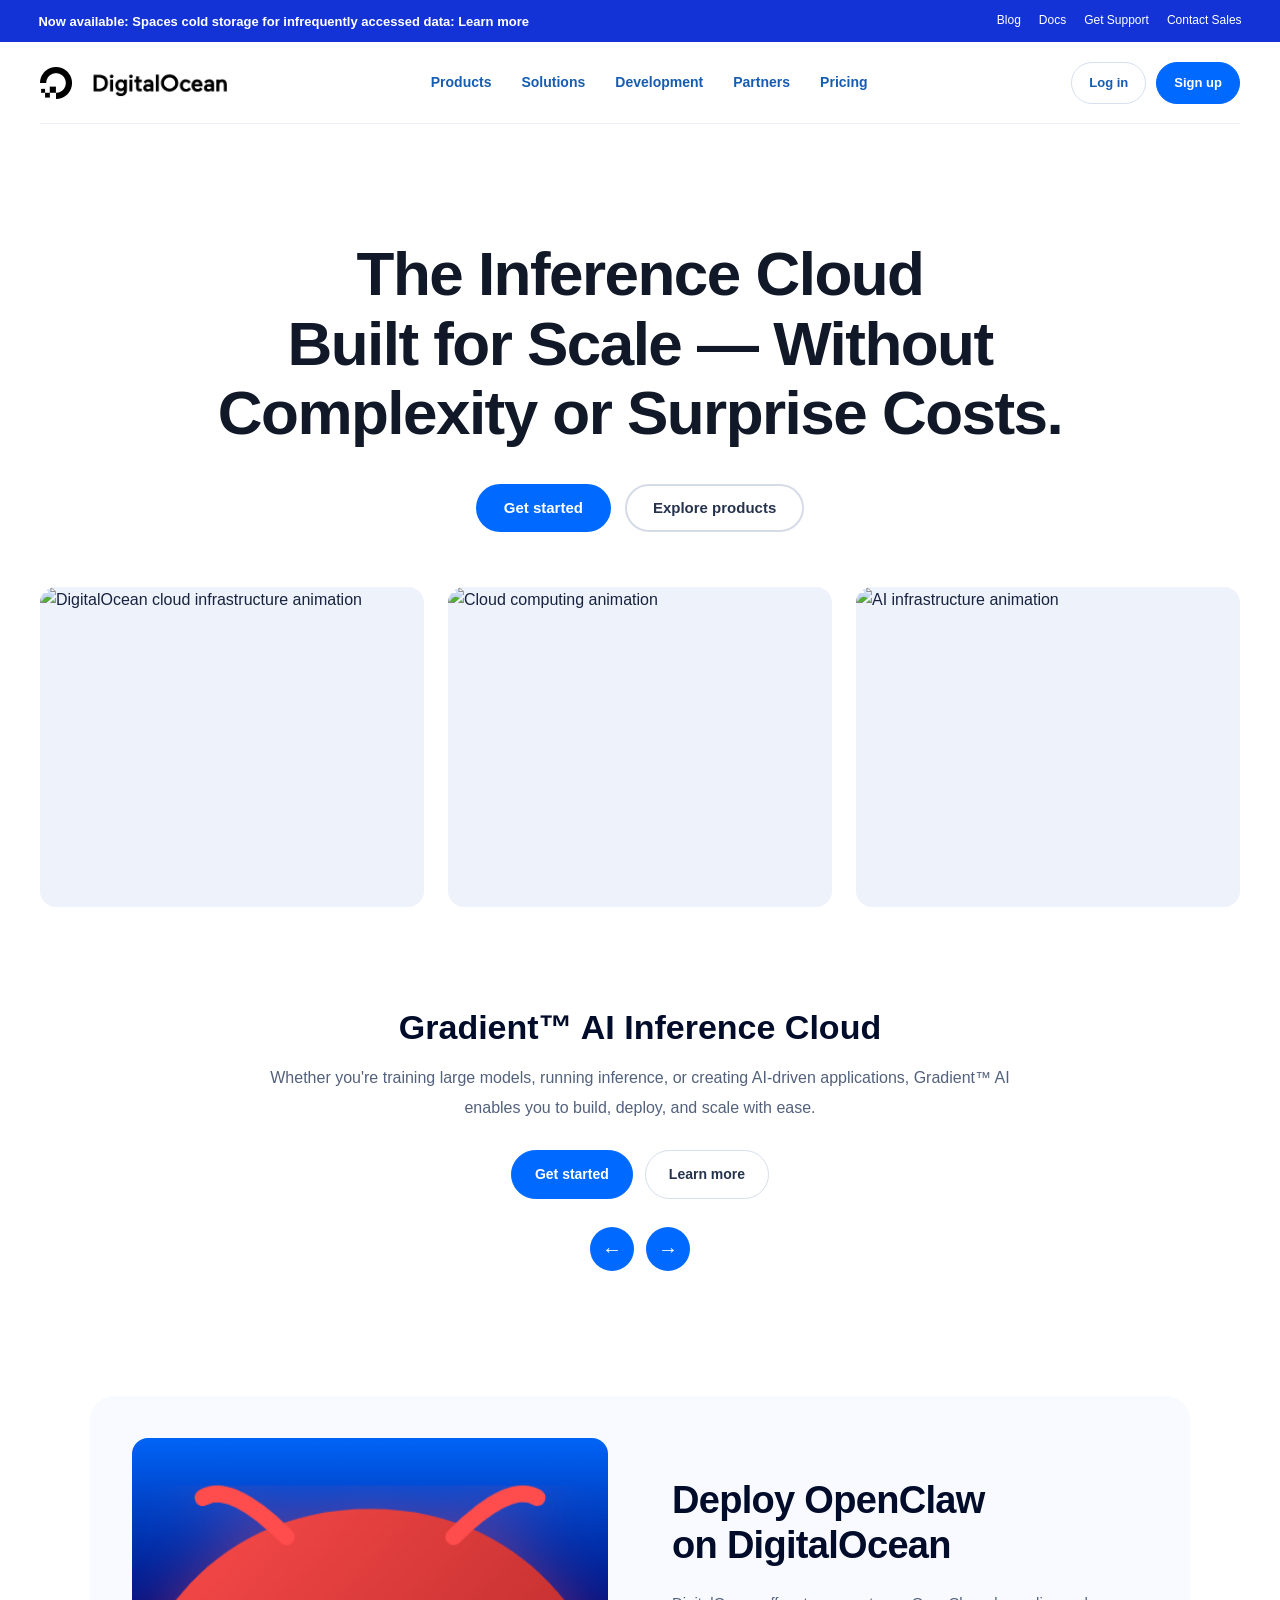
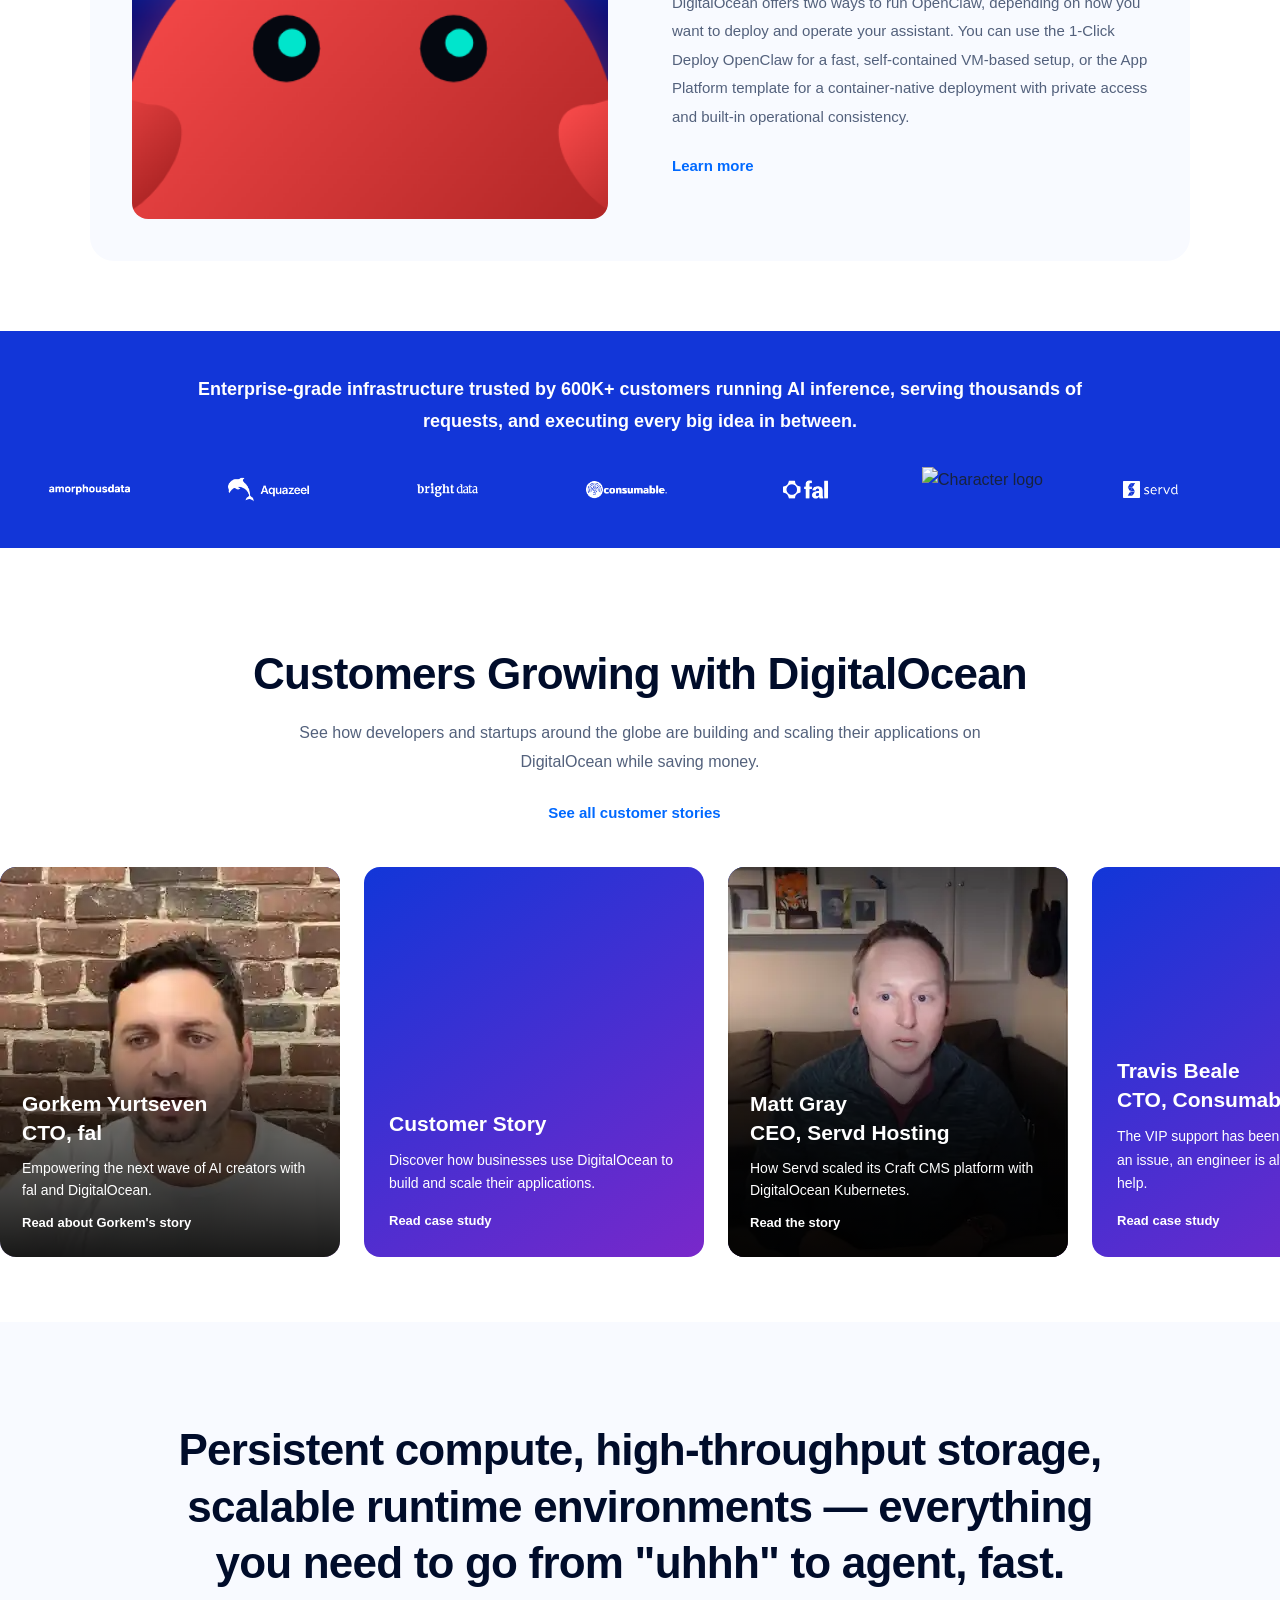
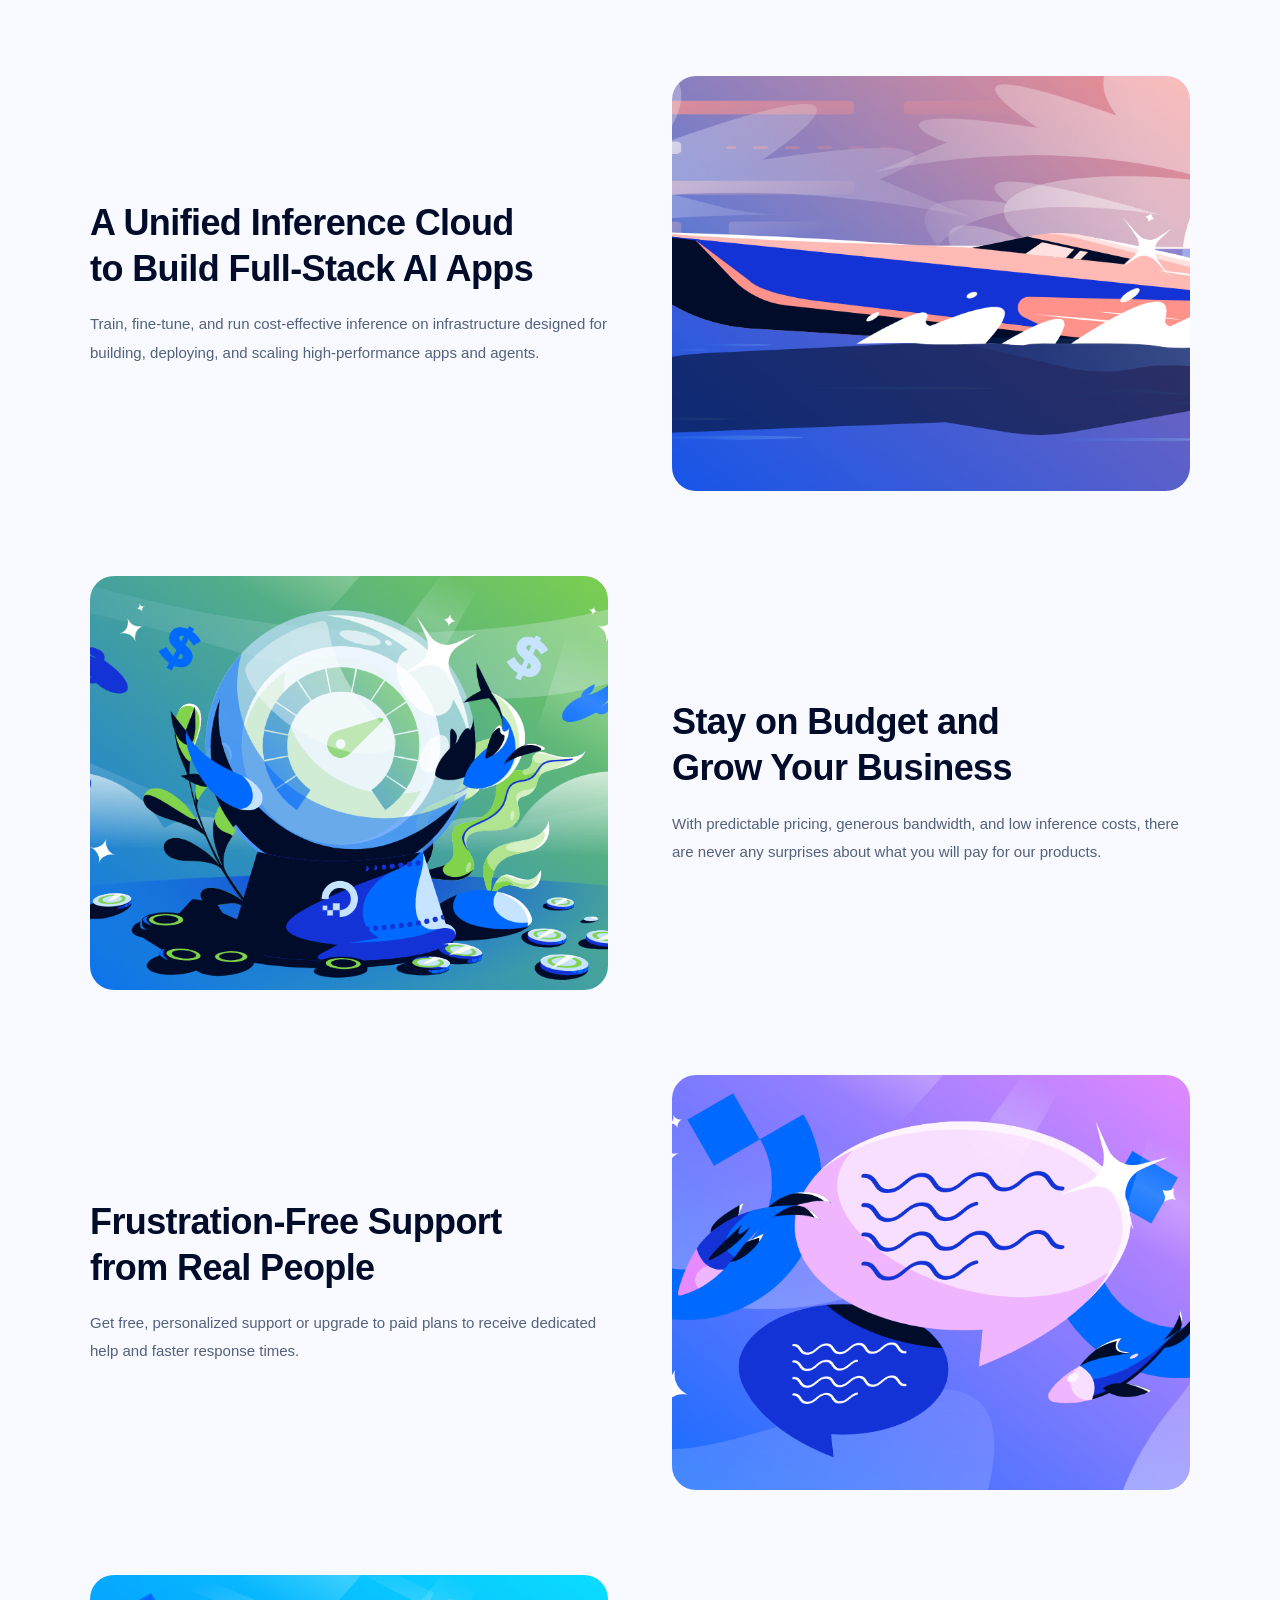
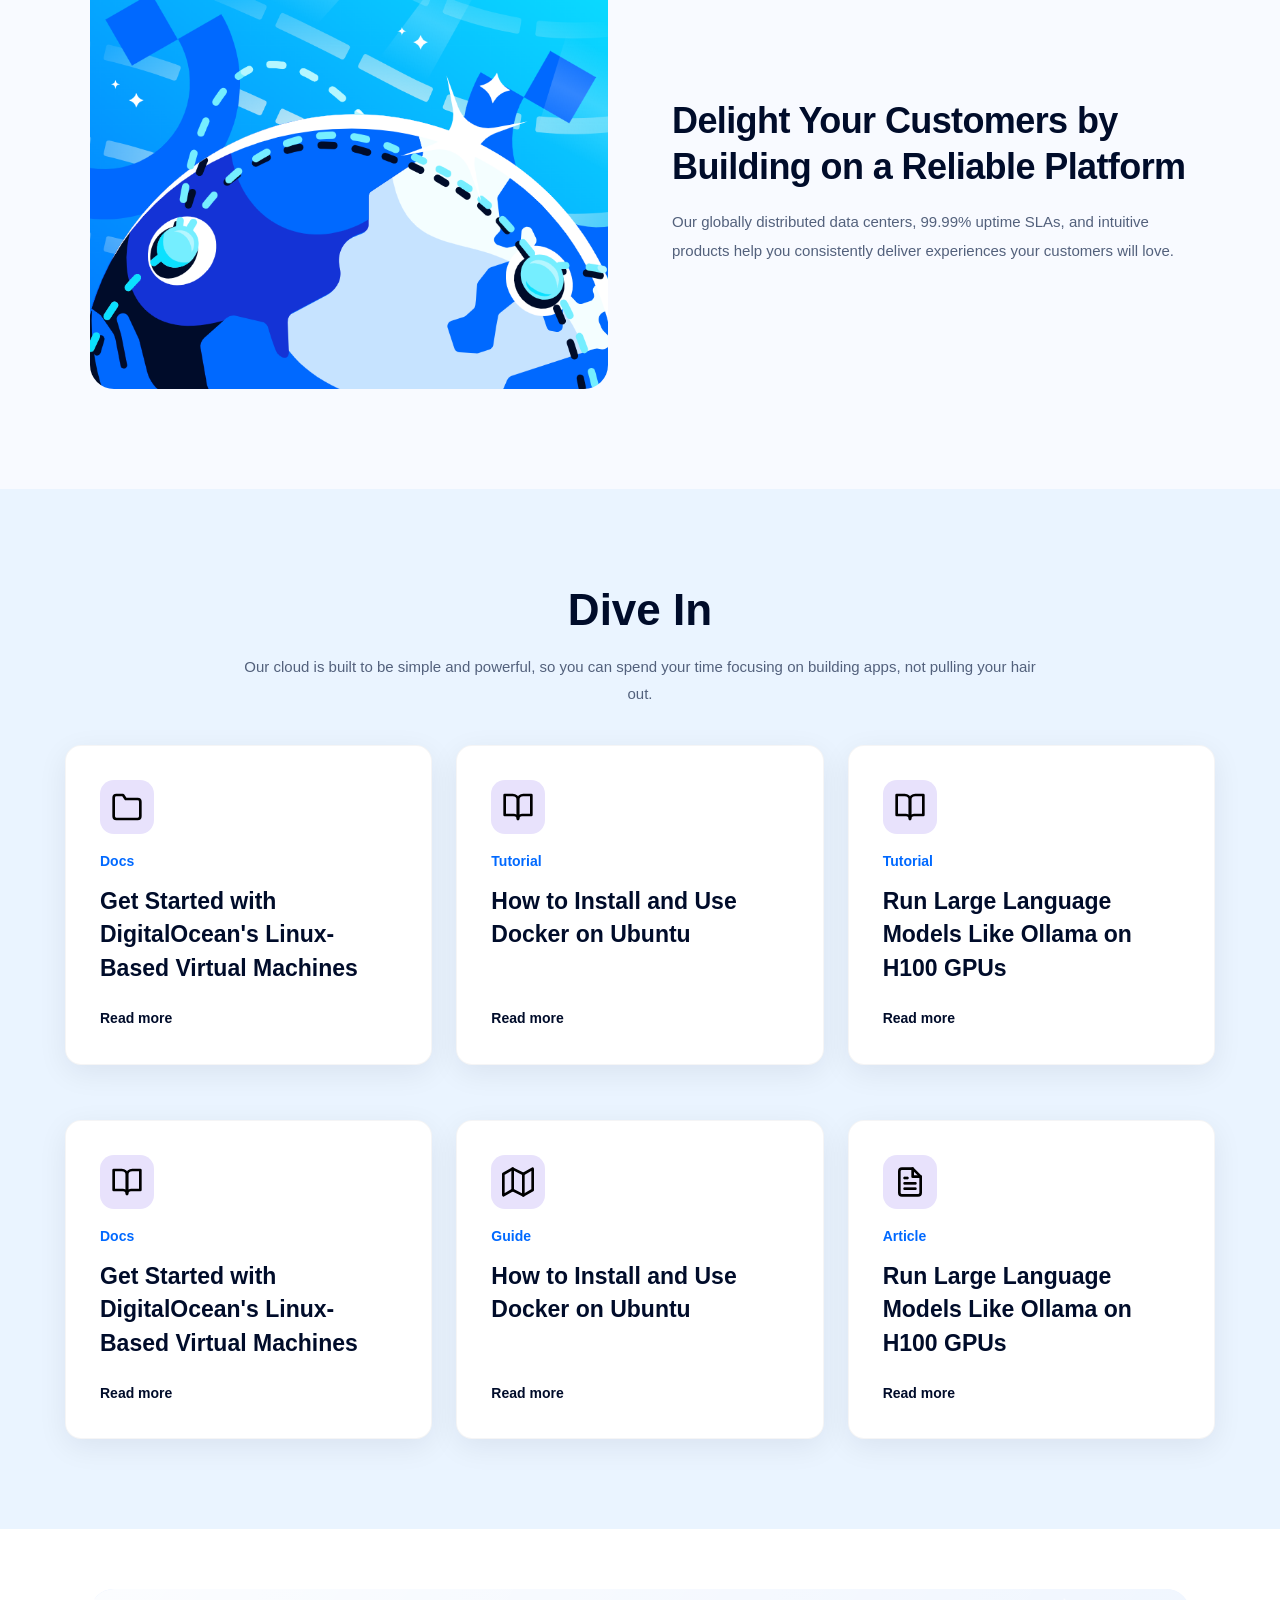
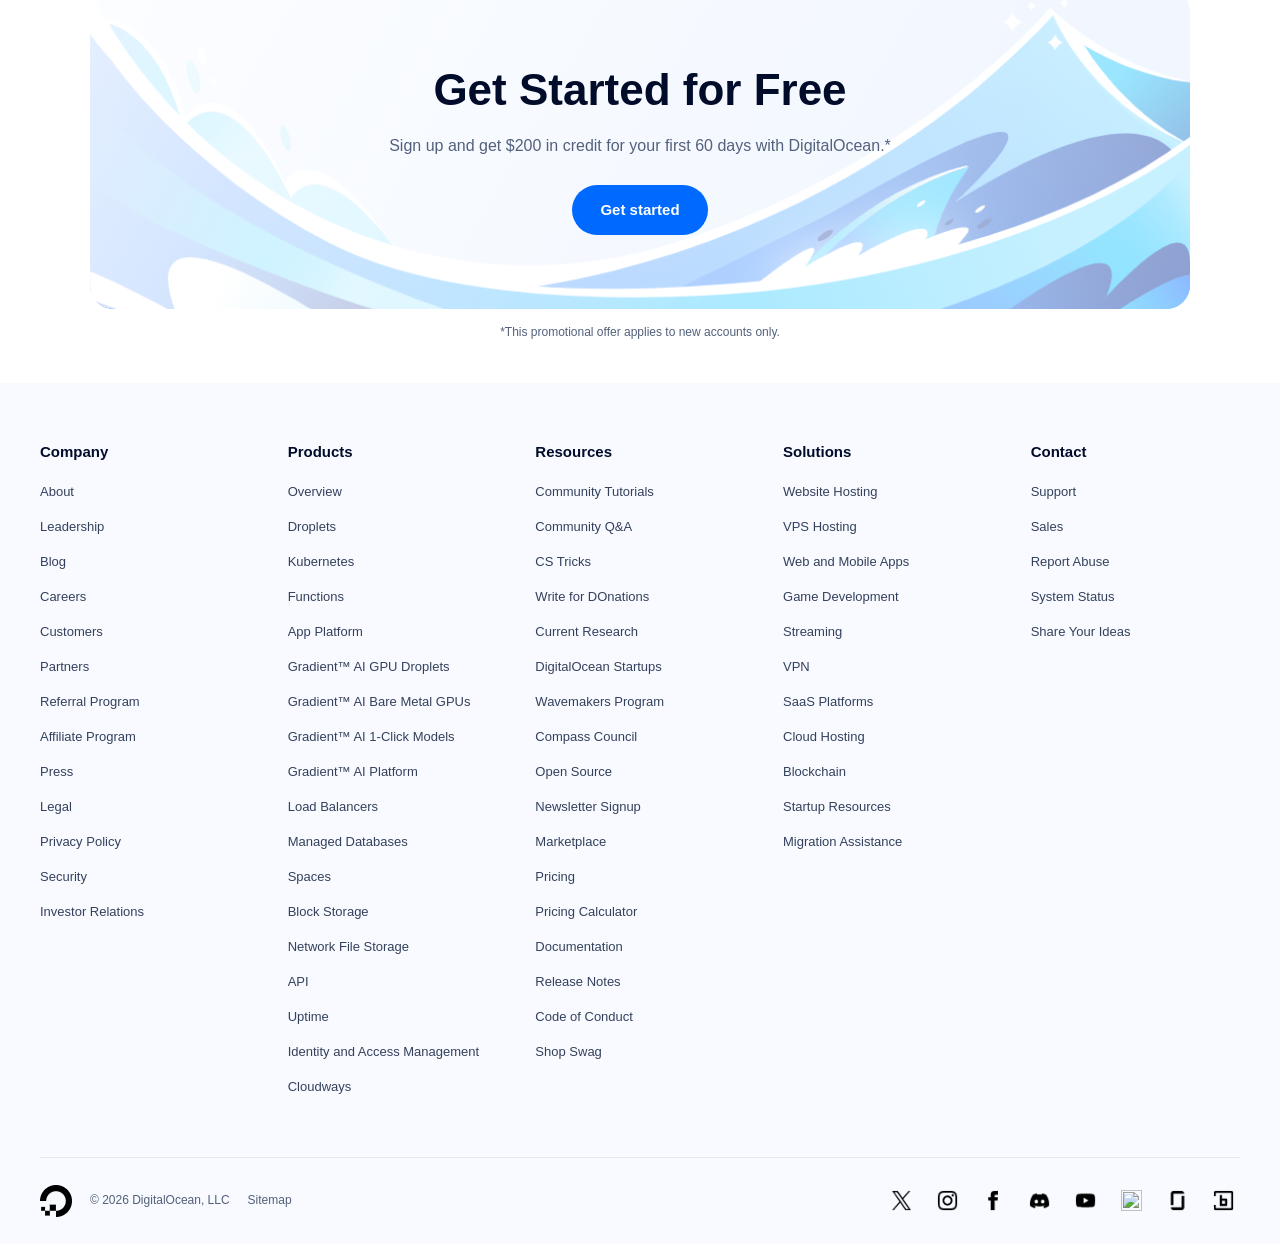
==== commit 2ce58e58: "Improve landing page performance and asset loading" ====
--- a/index.html
+++ b/index.html
@@ -6,7 +6,6 @@
     <meta charset="UTF-8">
     <meta name="viewport" content="width=device-width, initial-scale=1.0">
 
-```
 <meta name="description"
     content="Explore DigitalOcean cloud computing, AI infrastructure, developer tools, and scalable cloud solutions.">
 
@@ -21,7 +20,7 @@
     referrerpolicy="no-referrer">
 
 <link rel="stylesheet" href="./landing.css">
-```
+
 
 </head>
 
@@ -57,11 +56,11 @@
         <div class="img-header">
 
             <a href="./index.html" class="logo1" aria-label="DigitalOcean homepage">
-                <img src="../images/oceanlogo.png" alt="DigitalOcean logo">
+                <img src="./images/oceanlogo.png" alt="DigitalOcean logo" loading="eager" fetchpriority="high" decoding="async">
             </a>
 
             <a href="./index.html" class="log2" aria-label="DigitalOcean homepage">
-                <img src="../images/ocean.png.png" alt="DigitalOcean">
+                <img src="./images/ocean.png.png" alt="DigitalOcean" loading="eager" fetchpriority="high" decoding="async">
             </a>
 
         </div>
@@ -146,15 +145,22 @@
 
         <img
             src="./video/digital3-ezgif.com-video-to-gif-converter.gif"
-            alt="DigitalOcean cloud infrastructure animation">
+            alt="DigitalOcean cloud infrastructure animation"
+            loading="eager"
+            fetchpriority="high"
+            decoding="async">
 
         <img
             src="./video/gif3.gif"
-            alt="Cloud computing animation">
+            alt="Cloud computing animation"
+            loading="lazy"
+            decoding="async">
 
         <img
             src="./video/gif4.gif"
-            alt="AI infrastructure animation">
+            alt="AI infrastructure animation"
+            loading="lazy"
+            decoding="async">
 
     </section>
 
@@ -239,23 +245,23 @@
 
             <div class="quee-track">
 
-                <img src="./images/amor.png" alt="Amorphous Data logo">
-                <img src="./images/aqua.png" alt="Aqua logo">
-                <img src="./images/bright.png" alt="Bright logo">
-                <img src="./images/consume.png" alt="Consumable logo">
-                <img src="./images/fal.png" alt="fal logo">
-                <img src="./images/character.png" alt="Character logo">
-                <img src="./images/ser.png" alt="Servd logo">
+                <img src="./images/amor.png" alt="Amorphous Data logo" loading="lazy" decoding="async">
+                <img src="./images/aqua.png" alt="Aqua logo" loading="lazy" decoding="async">
+                <img src="./images/bright.png" alt="Bright logo" loading="lazy" decoding="async">
+                <img src="./images/consume.png" alt="Consumable logo" loading="lazy" decoding="async">
+                <img src="./images/fal.png" alt="fal logo" loading="lazy" decoding="async">
+                <img src="./images/character.png" alt="Character logo" loading="lazy" decoding="async">
+                <img src="./images/ser.png" alt="Servd logo" loading="lazy" decoding="async">
 
                 <!-- Repeated logos for a continuous scrolling effect -->
 
-                <img src="./images/amor.png" alt="" aria-hidden="true">
-                <img src="./images/aqua.png" alt="" aria-hidden="true">
-                <img src="./images/bright.png" alt="" aria-hidden="true">
-                <img src="./images/consume.png" alt="" aria-hidden="true">
-                <img src="./images/fal.png" alt="" aria-hidden="true">
-                <img src="./images/character.png" alt="" aria-hidden="true">
-                <img src="./images/ser.png" alt="" aria-hidden="true">
+                <img src="./images/amor.png" alt="" aria-hidden="true" loading="lazy" decoding="async">
+                <img src="./images/aqua.png" alt="" aria-hidden="true" loading="lazy" decoding="async">
+                <img src="./images/bright.png" alt="" aria-hidden="true" loading="lazy" decoding="async">
+                <img src="./images/consume.png" alt="" aria-hidden="true" loading="lazy" decoding="async">
+                <img src="./images/fal.png" alt="" aria-hidden="true" loading="lazy" decoding="async">
+                <img src="./images/character.png" alt="" aria-hidden="true" loading="lazy" decoding="async">
+                <img src="./images/ser.png" alt="" aria-hidden="true" loading="lazy" decoding="async">
 
             </div>
 
@@ -286,7 +292,9 @@
 
                 <img
                     src="./images/white man.png"
-                    alt="Gorkem Yurtseven">
+                    alt="Gorkem Yurtseven"
+                    loading="lazy"
+                    decoding="async">
 
                 <div class="overlay">
 
@@ -328,7 +336,9 @@
 
                 <img
                     src="./images/fat.png"
-                    alt="Matt Gray">
+                    alt="Matt Gray"
+                    loading="lazy"
+                    decoding="async">
 
                 <div class="overlay">
 
@@ -371,7 +381,9 @@
 
                 <img
                     src="./images/hand.png"
-                    alt="Amorphous Data representative">
+                    alt="Amorphous Data representative"
+                    loading="lazy"
+                    decoding="async">
 
                 <div class="overlay">
 
@@ -880,6 +892,22 @@
 
 </footer>
 
+<script>
+    const navigation = document.querySelector(".header-nav");
+    const menuToggle = document.querySelector(".menu-toggle");
+
+    if (navigation && menuToggle) {
+        menuToggle.addEventListener("click", () => {
+            const isOpen = navigation.classList.toggle("menu-open");
+            menuToggle.setAttribute("aria-expanded", String(isOpen));
+            menuToggle.setAttribute(
+                "aria-label",
+                isOpen ? "Close navigation menu" : "Open navigation menu"
+            );
+        });
+    }
+</script>
+
 </body>
 
 </html>
--- a/landing.css
+++ b/landing.css
@@ -2340,6 +2340,21 @@
    20. EXTRA SMALL PHONES
 ========================= */
 
+@media (prefers-reduced-motion: reduce) {
+    html {
+        scroll-behavior: auto;
+    }
+
+    *,
+    *::before,
+    *::after {
+        animation-duration: 0.01ms !important;
+        animation-iteration-count: 1 !important;
+        transition-duration: 0.01ms !important;
+        scroll-behavior: auto !important;
+    }
+}
+
 @media (max-width: 380px) {
     .bang {
         padding-inline: 10px;
@@ -2470,6 +2485,223 @@
 
     .icon-image {
         gap: 7px;
+    }
+}
+
+/* =========================
+   22. RESPONSIVE HARDENING
+========================= */
+
+/* Keep every content block inside the viewport at intermediate widths. */
+html,
+body {
+    max-width: 100%;
+}
+
+main,
+footer,
+header,
+.bang {
+    min-width: 0;
+}
+
+.header-nav,
+.hero,
+.hero-media,
+.gradient-sect,
+.image-sect,
+.pic,
+.promo {
+    max-width: 100%;
+}
+
+.hero h1,
+.gradient-sect h2,
+.gradient-sect h5,
+.crab-text h2,
+.customer-sect > h2,
+.customer-sect > h3,
+.ai-apps > h2,
+.pic .picture h2,
+.icon-sect > h2,
+.create h1,
+.create h2 {
+    text-wrap: balance;
+}
+
+@media (max-width: 1024px) and (min-width: 761px) {
+    .header-nav {
+        width: calc(100% - 32px);
+    }
+
+    .img-header {
+        gap: 5px;
+    }
+
+    .img-header img {
+        max-width: 92px;
+    }
+
+    .header-list {
+        gap: 8px;
+    }
+
+    .header-list a {
+        font-size: 11px;
+    }
+
+    .header-button {
+        gap: 5px;
+    }
+
+    .header-button > a {
+        padding-inline: 9px;
+        font-size: 11px;
+    }
+
+    .hero-media {
+        gap: 16px;
+    }
+
+    .image-sect,
+    .pic {
+        gap: 32px;
+    }
+
+    .main1 {
+        width: min(100%, 960px);
+        gap: 16px;
+    }
+}
+
+@media (max-width: 760px) {
+    .header-nav {
+        width: calc(100% - 24px);
+    }
+
+    /* Two brand images compete with the actions on narrow screens. */
+    .img-header .log2 {
+        display: none;
+    }
+
+    .header-button .Loginb {
+        display: none;
+    }
+
+    .header-nav .header-list {
+        max-height: calc(100vh - 90px);
+        overflow-y: auto;
+        overscroll-behavior: contain;
+    }
+
+    .hero,
+    .hero-media,
+    .gradient-sect,
+    .pic {
+        width: calc(100% - 24px);
+    }
+
+    .hero {
+        padding-top: clamp(42px, 10vw, 72px);
+    }
+
+    .hero h1 {
+        font-size: clamp(30px, 8vw, 43px);
+    }
+
+    .hero-buttons,
+    .gradient-button {
+        width: 100%;
+    }
+
+    .hero-buttons .btn,
+    .gradient-button .press {
+        flex: 1 1 220px;
+    }
+
+    .image-sect,
+    .promo {
+        width: calc(100% - 24px);
+    }
+
+    .image-sect {
+        padding: clamp(18px, 4vw, 30px);
+    }
+
+    .crab img,
+    .pic .image img {
+        max-height: none;
+    }
+
+    .icon-sect {
+        padding-inline: 12px;
+    }
+
+    .main1 {
+        width: 100%;
+    }
+
+    .para-sect {
+        padding-inline: 16px;
+    }
+}
+
+@media (max-width: 480px) {
+    .bang-left span a {
+        font-size: 10px;
+    }
+
+    .bang-right {
+        width: 100%;
+        gap: 6px 11px;
+    }
+
+    .bang-right a {
+        font-size: 10px;
+    }
+
+    .header-nav {
+        min-height: 64px;
+    }
+
+    .img-header img {
+        max-width: 105px;
+        max-height: 30px;
+    }
+
+    .header-button > a {
+        padding-inline: 10px;
+    }
+
+    .hero,
+    .hero-media,
+    .gradient-sect,
+    .pic,
+    .image-sect,
+    .promo {
+        width: calc(100% - 20px);
+    }
+
+    .hero-buttons .btn,
+    .gradient-button .press {
+        flex-basis: 100%;
+    }
+
+    .button-container {
+        margin-top: 24px;
+    }
+
+    .card {
+        width: min(82vw, 290px);
+    }
+
+    .para {
+        grid-template-columns: 1fr;
+        gap: 26px;
+    }
+
+    .iconic {
+        align-items: flex-start;
     }
 }
 
@@ -2490,4 +2722,3 @@
         transition-duration: 0.01ms !important;
     }
 }
-
